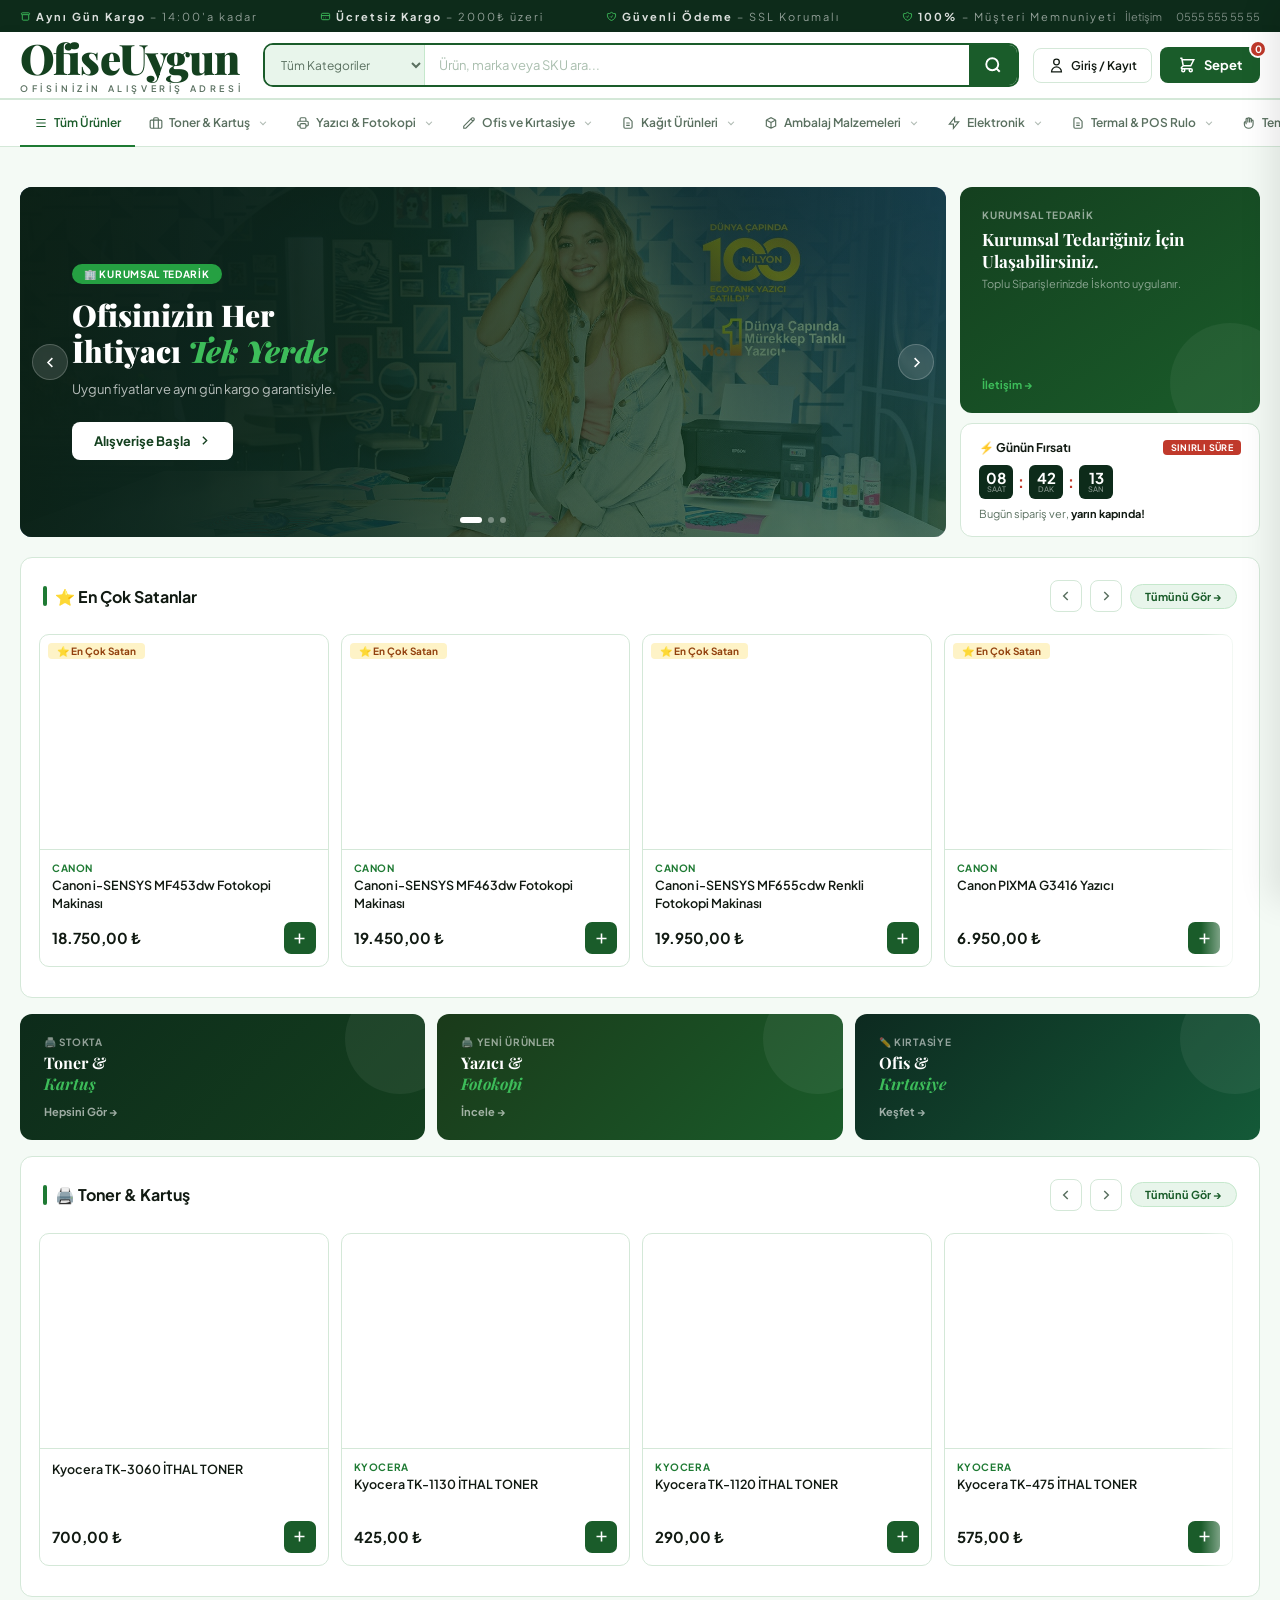
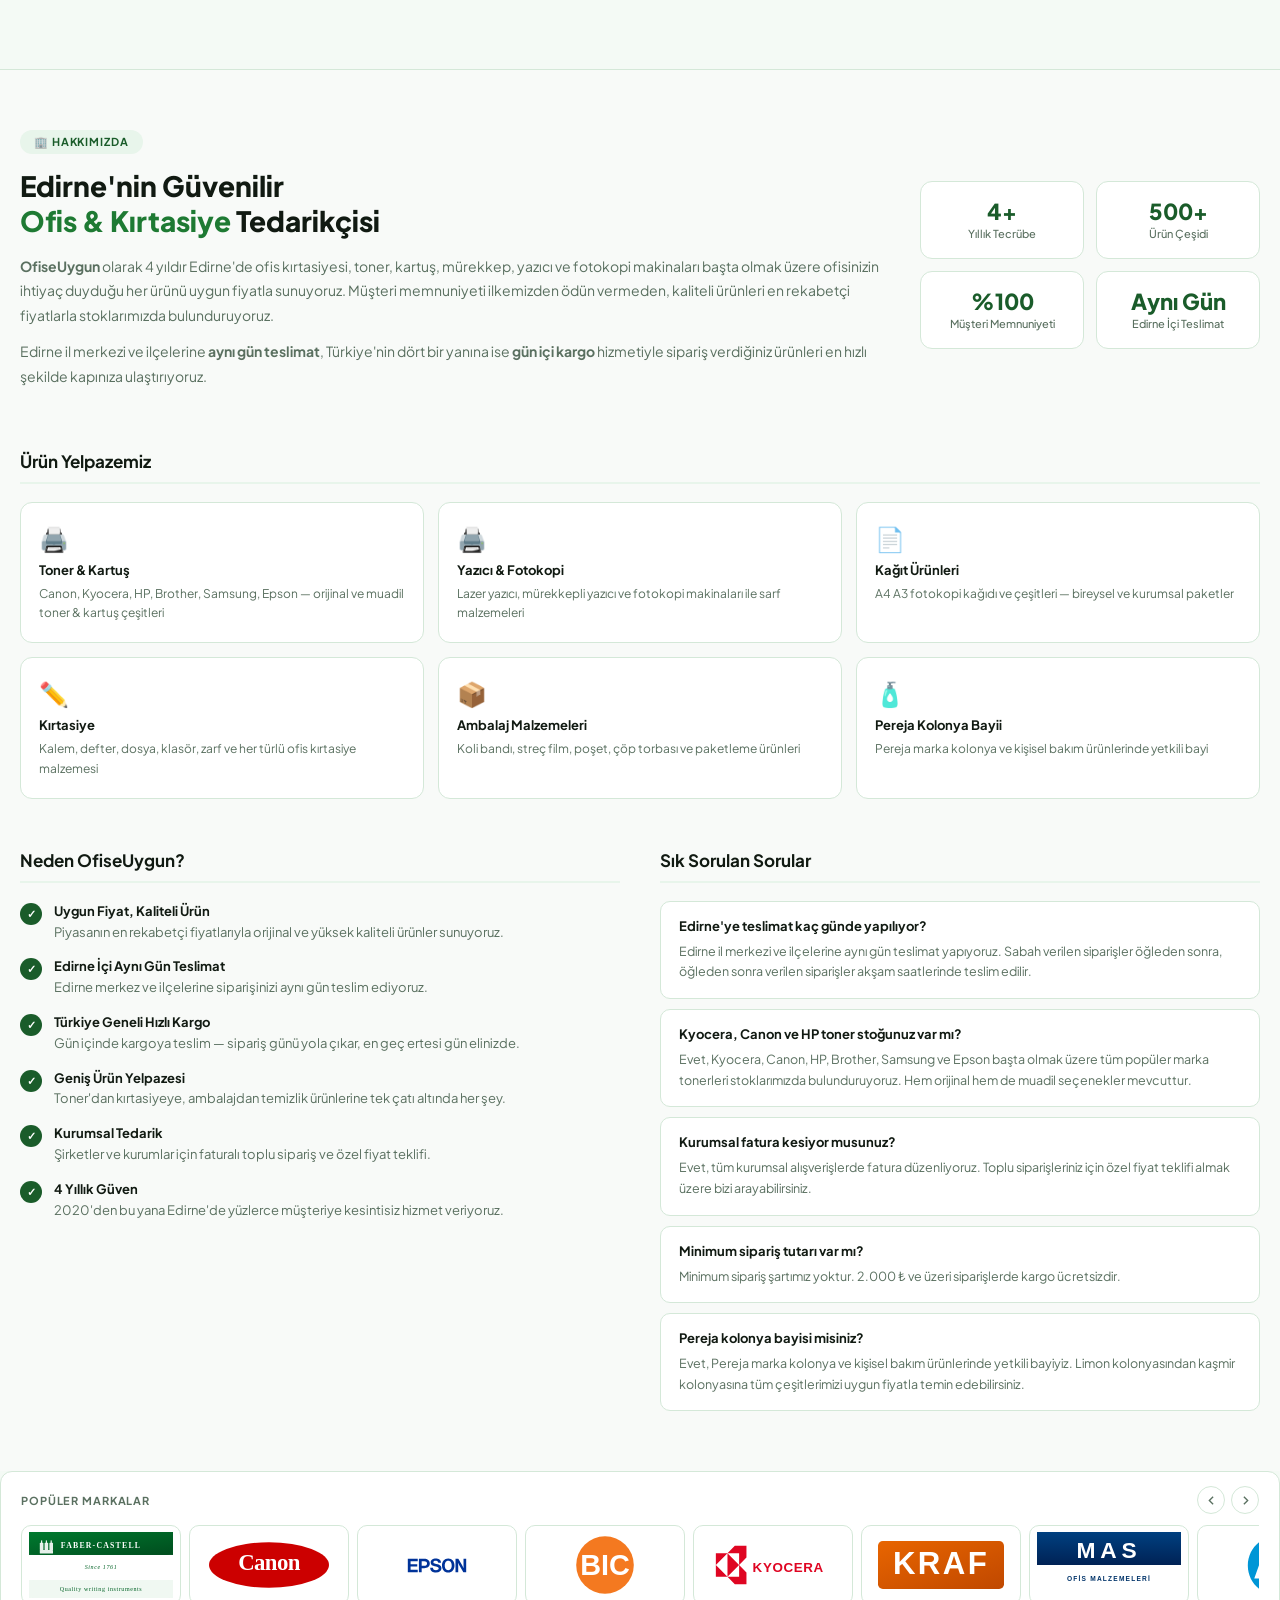
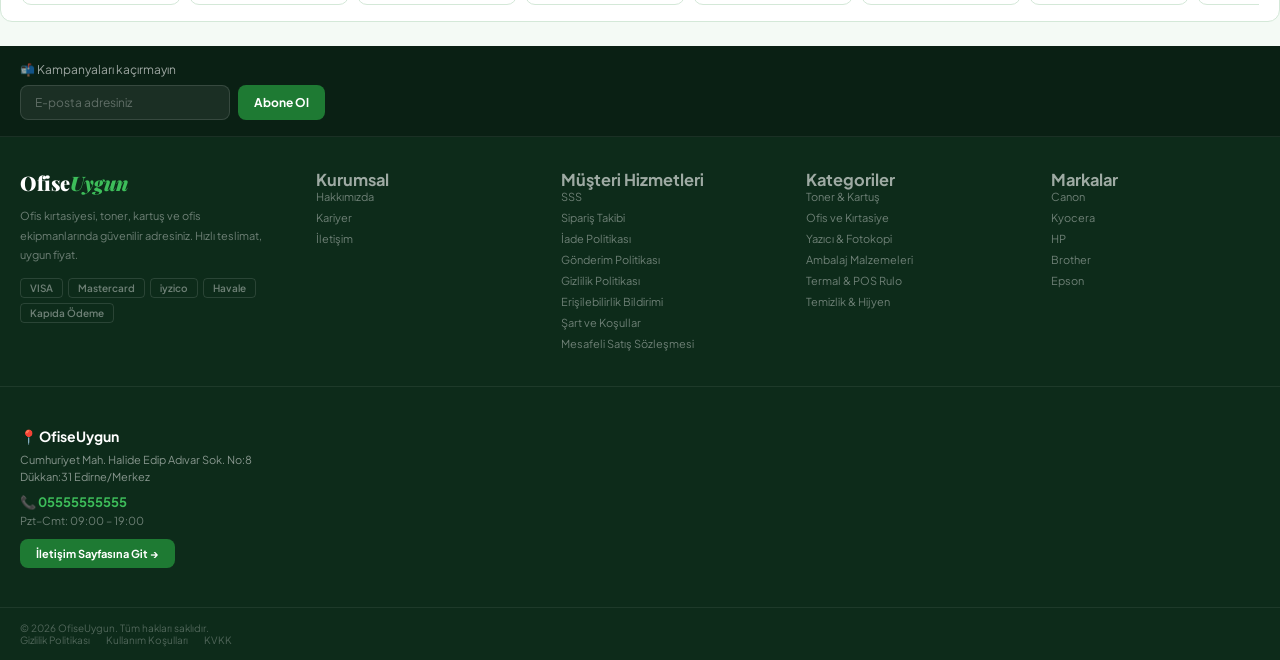
==== index.html @ 25cf0c46 "Update index.html" ====
<!DOCTYPE html>
<html lang="tr">
<head>
<meta charset="UTF-8">
<meta name="viewport" content="width=device-width, initial-scale=1.0">

<!-- ══ SEO: TITLE & META ══ -->
<title>OfiseUygun – Toner, Kartuş, Yazıcı ve Ofis Kırtasiye | Edirne</title>
<meta name="description" content="Edirne'nin ofis kırtasiye, toner, kartuş ve yazıcı tedarikçisi. Canon, Kyocera, HP, Brother tonerleri uygun fiyatla. Aynı gün kargo. ☎ 05555555555">
<meta name="keywords" content="toner, kartuş, yazıcı, ofis kırtasiye, Edirne kırtasiye, Kyocera toner, Canon toner, HP toner, Brother kartuş, fotokopi, ofiseuygun, ofis malzemeleri">
<meta name="author" content="OfiseUygun">
<meta name="robots" content="index, follow">
<meta name="language" content="Turkish">
<meta name="geo.region" content="TR-22">
<meta name="geo.placename" content="Edirne">
<link rel="stylesheet" href="css/style.css">
<!-- ══ SEO: CANONICAL ══ -->
<link rel="canonical" href="https://ofiseuygun.com/">

<!-- ══ SEO: OPEN GRAPH ══ -->
<meta property="og:type" content="website">
<meta property="og:locale" content="tr_TR">
<meta property="og:site_name" content="OfiseUygun">
<meta property="og:title" content="OfiseUygun – Toner, Kartuş, Yazıcı ve Ofis Kırtasiye | Edirne">
<meta property="og:description" content="Edirne'nin ofis kırtasiye, toner, kartuş ve yazıcı tedarikçisi. Canon, Kyocera, HP, Brother tonerleri uygun fiyatla. Aynı gün kargo.">
<meta property="og:url" content="https://ofiseuygun.com/">
<meta property="og:image" content="https://ofiseuygun.com/og-image.jpg">

<!-- ══ SEO: TWITTER CARD ══ -->
<meta name="twitter:card" content="summary_large_image">
<meta name="twitter:title" content="OfiseUygun – Toner, Kartuş, Yazıcı ve Ofis Kırtasiye | Edirne">
<meta name="twitter:description" content="Edirne'nin ofis kırtasiye ve toner tedarikçisi. Aynı gün kargo.">

<!-- ══ SEO: STRUCTURED DATA – LocalBusiness ══ -->
<script type="application/ld+json">
{
  "@context": "https://schema.org",
  "@type": "LocalBusiness",
  "name": "OfiseUygun",
  "alternateName": "Satt Büro Makinaları ve Kırtasiye Malzemeleri",
  "description": "Ofis kırtasiyesi, toner, kartuş ve yazıcı ürünlerinde güvenilir tedarikçi. Canon, Kyocera, HP, Brother ve daha fazla marka stokta.",
  "url": "https://ofiseuygun.com",
  "telephone": "+905555555555",
  "address": {
    "@type": "PostalAddress",
    "streetAddress": "Cumhuriyet Mah. Halide Edip Adıvar Sok. No:8 Dükkan:31",
    "addressLocality": "Edirne",
    "addressRegion": "Edirne",
    "addressCountry": "TR"
  },
  "geo": {
    "@type": "GeoCoordinates",
    "latitude": 41.6752196,
    "longitude": 26.5923901
  },
  "openingHoursSpecification": [
    {
      "@type": "OpeningHoursSpecification",
      "dayOfWeek": ["Monday","Tuesday","Wednesday","Thursday","Friday","Saturday"],
      "opens": "08:30",
      "closes": "18:30"
    }
  ],
  "priceRange": "₺₺",
  "paymentAccepted": "Cash, Credit Card, Bank Transfer",
  "hasMap": "https://maps.google.com/?q=Satt+Büro+Makinaları+ve+Kırtasiye+Malzemeleri+Edirne",
  "sameAs": []
}
</script>

<!-- ══ SEO: STRUCTURED DATA – WebSite + SearchAction ══ -->
<script type="application/ld+json">
{
  "@context": "https://schema.org",
  "@type": "WebSite",
  "name": "OfiseUygun",
  "url": "https://ofiseuygun.com",
  "potentialAction": {
    "@type": "SearchAction",
    "target": {
      "@type": "EntryPoint",
      "urlTemplate": "https://ofiseuygun.com/?s={search_term_string}"
    },
    "query-input": "required name=search_term_string"
  }
}
</script>

<!-- ══ PERFORMANCE: PRECONNECT ══ -->
<link rel="preconnect" href="https://fonts.googleapis.com">
<link rel="preconnect" href="https://fonts.gstatic.com" crossorigin>

<!-- ══ FONT ══ -->
<link href="https://fonts.googleapis.com/css2?family=Playfair+Display:wght@700;900&family=Plus+Jakarta+Sans:wght@300;400;500;600;700;800&display=swap" rel="stylesheet">

<!-- ══ STYLESHEET ══ -->
<link rel="stylesheet" href="style.css">

<!-- ══ FAVICON (placeholder) ══ -->
<link rel="icon" href="favicon.ico" />
<link rel="icon" type="image/png" href="img/favicon-96x96.png" sizes="96x96" />
<link rel="icon" type="image/svg+xml" href="img/favicon.svg" />
<link rel="apple-touch-icon" href="apple-touch-icon.png" />
<link rel="manifest" href="js/site.webmanifest" />
</head>
<body>

<!-- ══ INFO BAR ══ -->
<div class="info-bar" role="banner" aria-label="Bilgi çubuğu">
  <div class="info-bar-inner">
    <div class="info-ticker">
      <div class="ti">
        <svg fill="none" viewBox="0 0 24 24" stroke="currentColor" stroke-width="2" aria-hidden="true"><path d="M5 8h14M5 8a2 2 0 110-4h14a2 2 0 110 4M5 8v10a2 2 0 002 2h10a2 2 0 002-2V8"/></svg>
        <span style="letter-spacing: 2px;"><b>Aynı Gün Kargo</b> – 14:00'a kadar</span>
      </div>
      <div class="ti" style="margin-left: 40px;">
        <svg fill="none" viewBox="0 0 24 24" stroke="currentColor" stroke-width="2" aria-hidden="true"><path d="M3 10h18M7 15h1m4 0h1m-7 4h12a3 3 0 003-3V8a3 3 0 00-3-3H6a3 3 0 00-3 3v8a3 3 0 003 3z"/></svg>
        <span style=" letter-spacing: 2px;"><b>Ücretsiz Kargo</b> – 2000₺ üzeri</span>
      </div>
      <div class="ti" style="margin-left: 40px;">
        <svg fill="none" viewBox="0 0 24 24" stroke="currentColor" stroke-width="2" aria-hidden="true"><path d="M9 12l2 2 4-4m5.618-4.016A11.955 11.955 0 0112 2.944a11.955 11.955 0 01-8.618 3.04A12.02 12.02 0 003 9c0 5.591 3.824 10.29 9 11.622 5.176-1.332 9-6.03 9-11.622 0-1.042-.133-2.052-.382-3.016z"/></svg>
        <span style=" letter-spacing: 2px;"><b>Güvenli Ödeme</b> – SSL Korumalı</span>
      </div>
      <div class="ti" style="margin-left: 40px;">
        <svg fill="none" viewBox="0 0 24 24" stroke="currentColor" stroke-width="2" aria-hidden="true"><path d="M9 12l2 2 4-4m5.618-4.016A11.955 11.955 0 0112 2.944a11.955 11.955 0 01-8.618 3.04A12.02 12.02 0 003 9c0 5.591 3.824 10.29 9 11.622 5.176-1.332 9-6.03 9-11.622 0-1.042-.133-2.052-.382-3.016z"/></svg>
        <span style=" letter-spacing: 2px;"><b>100%</b> – Müşteri Memnuniyeti</span>
      </div>
    </div>
    <div class="info-right">
      <a href="#" onclick="showPage('contactPage')">İletişim</a>
      <a href="tel:05555555555" aria-label="Bizi arayın: 0 555 555 5555">0555 555 55 55</a>
    </div>
  </div>
</div>

<!-- ══ MAIN NAV ══ -->
<header>
  <nav class="main-nav" role="navigation" aria-label="Ana navigasyon">
    <div class="nav-inner">
      <!-- LOGO -->
      <div class="logo" onclick="showHome()" role="link" aria-label="OfiseUygun Ana Sayfa" tabindex="0">
        <div class="logo-text">
          <span class="ofis">Ofise</span><span class="uygun">Uygun</span>
        </div>
        <div class="logo-tagline" style="margin-top: 5px;">Ofisinizin Alışveriş Adresi</div>
      </div>

      <!-- SEARCH -->
      <div class="search-wrap" role="search">
        <select class="search-cat-sel" id="searchCat" aria-label="Kategori seçin">
          <option value="">Tüm Kategoriler</option>
          <option>Toner &amp; Kartuş</option>
          <option>Yazıcı &amp; Fotokopi</option>
          <option>Ofis ve Kırtasiye</option>
          <option>Elektronik</option>
          <option>Ambalaj Malzemeleri</option>
          <option>Pil &amp; Enerji</option>
          <option>Termal &amp; POS Rulo</option>
          <option>Temizlik &amp; Hijyen</option>
        </select>
        <input
          class="search-inp"
          id="searchInp"
          type="search"
          placeholder="Ürün, marka veya SKU ara..."
          aria-label="Ürün ara"
          autocomplete="off"
        >
        <button class="search-go" onclick="doSearch()" aria-label="Ara">
          <svg fill="none" viewBox="0 0 24 24" stroke="currentColor" stroke-width="2.5" aria-hidden="true"><circle cx="11" cy="11" r="8"/><path d="m21 21-4.35-4.35"/></svg>
        </button>
      </div>

      <div class="nav-actions">
        <button class="nav-btn" onclick="showAuthModal()" aria-label="Giriş yap veya kayıt ol">
          <svg fill="none" viewBox="0 0 24 24" stroke="currentColor" stroke-width="1.8" aria-hidden="true"><path d="M16 7a4 4 0 11-8 0 4 4 0 018 0zM12 14a7 7 0 00-7 7h14a7 7 0 00-7-7z"/></svg>
          Giriş / Kayıt
        </button>
        <button class="cart-btn" onclick="toggleCart()" aria-label="Sepeti aç">
          <svg fill="none" viewBox="0 0 24 24" stroke="currentColor" stroke-width="2" aria-hidden="true"><path d="M3 3h2l.4 2M7 13h10l4-8H5.4M7 13L5.4 5M7 13l-2.293 2.293c-.63.63-.184 1.707.707 1.707H17m0 0a2 2 0 100 4 2 2 0 000-4zm-8 2a2 2 0 11-4 0 2 2 0 014 0z"/></svg>
          Sepet
          <div class="cart-badge" id="cartBadge" aria-live="polite">0</div>
        </button>
        <button class="cat-hamburger" id="catHamburger" onclick="toggleCatMenu()" aria-label="Kategoriler" aria-expanded="false">
          <svg fill="none" viewBox="0 0 24 24" stroke="currentColor" stroke-width="2.2" aria-hidden="true"><path stroke-linecap="round" d="M4 6h16M4 12h16M4 18h16"/></svg>
        </button>
      </div>
    </div>
  </nav>
</header>
<!-- ══ MOBİL KATEGORİ MENÜ ══ -->
<div class="cat-mobile-overlay" id="catMobileMenu" aria-hidden="true">
  <div class="cat-mobile-panel">
    <div class="cat-mobile-head">
      <span>Kategoriler</span>
      <button class="cat-mobile-close" onclick="toggleCatMenu()" aria-label="Kapat">
        <svg fill="none" viewBox="0 0 24 24" stroke="currentColor" stroke-width="2.5"><path stroke-linecap="round" d="M6 18L18 6M6 6l12 12"/></svg>
      </button>
    </div>
    <ul class="cat-mobile-list">
      <li><button onclick="showAll(null);toggleCatMenu()"><svg fill="none" viewBox="0 0 24 24" stroke="currentColor" stroke-width="2"><path d="M4 6h16M4 12h16M4 18h16"/></svg>Tüm Ürünler</button></li>
      <li><button onclick="showAllCat('Toner &amp; Kartuş',null);toggleCatMenu()"><svg fill="none" viewBox="0 0 24 24" stroke="currentColor" stroke-width="2"><rect x="2" y="7" width="20" height="14" rx="2"/><path d="M16 21V5a2 2 0 00-2-2h-4a2 2 0 00-2 2v16"/></svg>Toner &amp; Kartuş</button></li>
      <li><button onclick="showAllCat('Yazıcı &amp; Fotokopi',null);toggleCatMenu()"><svg fill="none" viewBox="0 0 24 24" stroke="currentColor" stroke-width="2"><path d="M17 17h2a2 2 0 002-2v-4a2 2 0 00-2-2H5a2 2 0 00-2 2v4a2 2 0 002 2h2m2 4h6a2 2 0 002-2v-4a2 2 0 00-2-2H9a2 2 0 00-2 2v4a2 2 0 002 2zm8-12V5a2 2 0 00-2-2H9a2 2 0 00-2 2v4h10z"/></svg>Yazıcı &amp; Fotokopi</button></li>
      <li><button onclick="showAllCat('Ofis ve Kırtasiye',null);toggleCatMenu()"><svg fill="none" viewBox="0 0 24 24" stroke="currentColor" stroke-width="2"><path d="M15.232 5.232l3.536 3.536m-2.036-5.036a2.5 2.5 0 113.536 3.536L6.5 21.036H3v-3.572L16.732 3.732z"/></svg>Ofis ve Kırtasiye</button></li>
      <li><button onclick="showAllCat('Kağıt Ürünleri',null);toggleCatMenu()"><svg fill="none" viewBox="0 0 24 24" stroke="currentColor" stroke-width="2"><path d="M9 12h6m-6 4h6m2 5H7a2 2 0 01-2-2V5a2 2 0 012-2h5.586a1 1 0 01.707.293l5.414 5.414a1 1 0 01.293.707V19a2 2 0 01-2 2z"/></svg>Kağıt Ürünleri</button></li>
      <li><button onclick="showAllCat('Ambalaj Malzemeleri',null);toggleCatMenu()"><svg fill="none" viewBox="0 0 24 24" stroke="currentColor" stroke-width="2"><path d="M5 8h14M5 8a2 2 0 110-4h14a2 2 0 110 4M5 8v10a2 2 0 002 2h10a2 2 0 002-2V8"/></svg>Ambalaj Malzemeleri</button></li>
      <li><button onclick="showAllCat('Elektronik',null);toggleCatMenu()"><svg fill="none" viewBox="0 0 24 24" stroke="currentColor" stroke-width="2"><path d="M9 3H5a2 2 0 00-2 2v4m6-6h10a2 2 0 012 2v4M9 3v18m0 0h10a2 2 0 002-2V9M9 21H5a2 2 0 01-2-2V9m0 0h18"/></svg>Elektronik</button></li>
      <li><button onclick="showAllCat('Termal &amp; POS Rulo',null);toggleCatMenu()"><svg fill="none" viewBox="0 0 24 24" stroke="currentColor" stroke-width="2"><path d="M9 17v-2m3 2v-4m3 4v-6m2 10H7a2 2 0 01-2-2V5a2 2 0 012-2h5.586a1 1 0 01.707.293l5.414 5.414a1 1 0 01.293.707V19a2 2 0 01-2 2z"/></svg>Termal &amp; POS Rulo</button></li>
      <li><button onclick="showAllCat('Temizlik &amp; Hijyen',null);toggleCatMenu()"><svg fill="none" viewBox="0 0 24 24" stroke="currentColor" stroke-width="2"><path d="M4.318 6.318a4.5 4.5 0 000 6.364L12 20.364l7.682-7.682a4.5 4.5 0 00-6.364-6.364L12 7.636l-1.318-1.318a4.5 4.5 0 00-6.364 0z"/></svg>Temizlik &amp; Hijyen</button></li>
    </ul>
  </div>
</div>

<!-- ══ CATEGORY BAR ══ -->
<nav class="cat-bar" role="navigation" aria-label="Kategori navigasyonu">
  <div class="cat-bar-inner">

    <!-- Tüm Ürünler -->
    <div class="cbi active" onclick="showAll(this);setActive(this)" role="button" tabindex="0">
      <svg fill="none" viewBox="0 0 24 24" stroke="currentColor" stroke-width="2" aria-hidden="true"><path d="M4 6h16M4 12h16M4 18h16"/></svg>
      Tüm Ürünler
    </div>

    <!-- Toner & Kartuş -->
    <div class="cbi" tabindex="0" aria-haspopup="true" aria-label="Toner ve Kartuş" onclick="if(!event.target.closest('.dropdown')){showAllCat('Toner & Kartuş',null)}">
      <svg fill="none" viewBox="0 0 24 24" stroke="currentColor" stroke-width="2" aria-hidden="true"><rect x="2" y="7" width="20" height="14" rx="2"/><path d="M16 21V5a2 2 0 00-2-2h-4a2 2 0 00-2 2v16"/></svg>
      Toner &amp; Kartuş
      <svg style="width:10px;height:10px;margin-left:2px;opacity:.5" fill="none" viewBox="0 0 24 24" stroke="currentColor" stroke-width="2.5"><path d="M19 9l-7 7-7-7"/></svg>
      <div class="dropdown" role="menu">
        <div class="dropdown-head">Marka / Model</div>
        <a href="#" onclick="event.preventDefault();showAllCat('Toner & Kartuş',null);document.getElementById('searchInp').value='Kyocera';doSearch()" role="menuitem">
          <svg fill="none" viewBox="0 0 24 24" stroke="currentColor" stroke-width="2"><circle cx="12" cy="12" r="4"/><path d="M4.93 4.93l14.14 14.14M19.07 4.93L4.93 19.07"/></svg>
          Kyocera Toner
        </a>
        <a href="#" onclick="event.preventDefault();showAllCat('Toner & Kartuş',null);document.getElementById('searchInp').value='HP';doSearch()" role="menuitem">
          <svg fill="none" viewBox="0 0 24 24" stroke="currentColor" stroke-width="2"><circle cx="12" cy="12" r="4"/><path d="M4.93 4.93l14.14 14.14M19.07 4.93L4.93 19.07"/></svg>
          HP Toner
        </a>
        <a href="#" onclick="event.preventDefault();showAllCat('Toner & Kartuş',null);document.getElementById('searchInp').value='Canon';doSearch()" role="menuitem">
          <svg fill="none" viewBox="0 0 24 24" stroke="currentColor" stroke-width="2"><circle cx="12" cy="12" r="4"/><path d="M4.93 4.93l14.14 14.14M19.07 4.93L4.93 19.07"/></svg>
          Canon Toner
        </a>
        <a href="#" onclick="event.preventDefault();showAllCat('Toner & Kartuş',null);document.getElementById('searchInp').value='Brother';doSearch()" role="menuitem">
          <svg fill="none" viewBox="0 0 24 24" stroke="currentColor" stroke-width="2"><circle cx="12" cy="12" r="4"/><path d="M4.93 4.93l14.14 14.14M19.07 4.93L4.93 19.07"/></svg>
          Brother Toner
        </a>
        <a href="#" onclick="event.preventDefault();showAllCat('Toner & Kartuş',null);document.getElementById('searchInp').value='Samsung';doSearch()" role="menuitem">
          <svg fill="none" viewBox="0 0 24 24" stroke="currentColor" stroke-width="2"><circle cx="12" cy="12" r="4"/><path d="M4.93 4.93l14.14 14.14M19.07 4.93L4.93 19.07"/></svg>
          Samsung Toner
        </a>
        <div class="dropdown-divider"></div>
        <a href="#" onclick="event.preventDefault();showAllCat('Toner & Kartuş',null);document.getElementById('searchInp').value='Mürekkep';doSearch()" role="menuitem">
          <svg fill="none" viewBox="0 0 24 24" stroke="currentColor" stroke-width="2"><path d="M7 21a4 4 0 01-4-4V5a2 2 0 012-2h4a2 2 0 012 2v12a4 4 0 01-4 4zm0 0h12a2 2 0 002-2v-4a2 2 0 00-2-2h-2.343M11 7.343l1.657-1.657a2 2 0 012.828 0l2.829 2.829a2 2 0 010 2.828l-8.486 8.485"/></svg>
          Mürekkep &amp; Kartuş
        </a>
        <a href="#" onclick="event.preventDefault();showAllCat('Toner & Kartuş',null);document.getElementById('searchInp').value='Atık';doSearch()" role="menuitem">
          <svg fill="none" viewBox="0 0 24 24" stroke="currentColor" stroke-width="2"><path d="M19 7l-.867 12.142A2 2 0 0116.138 21H7.862a2 2 0 01-1.995-1.858L5 7m5 4v6m4-6v6m1-10V4a1 1 0 00-1-1h-4a1 1 0 00-1 1v3M4 7h16"/></svg>
          Atık Kutu / Bakım
        </a>
        <div class="dropdown-divider"></div>
        <a href="#" onclick="event.preventDefault();showAllCat('Toner & Kartuş',null)" role="menuitem" style="color:var(--g700);font-weight:700">
          <svg fill="none" viewBox="0 0 24 24" stroke="currentColor" stroke-width="2"><path d="M4 6h16M4 12h8m-8 6h16"/></svg>
          Tümünü Gör →
        </a>
      </div>
    </div>

    <!-- Yazıcı & Fotokopi -->
    <div class="cbi" tabindex="0" aria-haspopup="true" aria-label="Yazıcı ve Fotokopi" onclick="if(!event.target.closest('.dropdown')){showAllCat('Yazıcı & Fotokopi',null)}">
      <svg fill="none" viewBox="0 0 24 24" stroke="currentColor" stroke-width="2" aria-hidden="true"><path d="M17 17h2a2 2 0 002-2v-4a2 2 0 00-2-2H5a2 2 0 00-2 2v4a2 2 0 002 2h2m2 4h6a2 2 0 002-2v-4a2 2 0 00-2-2H9a2 2 0 00-2 2v4a2 2 0 002 2zm8-12V5a2 2 0 00-2-2H9a2 2 0 00-2 2v4h10z"/></svg>
      Yazıcı &amp; Fotokopi
      <svg style="width:10px;height:10px;margin-left:2px;opacity:.5" fill="none" viewBox="0 0 24 24" stroke="currentColor" stroke-width="2.5"><path d="M19 9l-7 7-7-7"/></svg>
      <div class="dropdown" role="menu">
        <div class="dropdown-head">Yazıcı Tipi</div>
        <a href="#" onclick="event.preventDefault();showAllCat('Yazıcı & Fotokopi',null);document.getElementById('searchInp').value='Fotokopi';doSearch()" role="menuitem">
          <svg fill="none" viewBox="0 0 24 24" stroke="currentColor" stroke-width="2"><path d="M8 16H6a2 2 0 01-2-2V6a2 2 0 012-2h8a2 2 0 012 2v2m-6 12h8a2 2 0 002-2v-8a2 2 0 00-2-2h-8a2 2 0 00-2 2v8a2 2 0 002 2z"/></svg>
          Fotokopi Makinası (Laser)
        </a>
        <a href="#" onclick="event.preventDefault();showAllCat('Yazıcı & Fotokopi',null);document.getElementById('searchInp').value='Yazıcı';doSearch()" role="menuitem">
          <svg fill="none" viewBox="0 0 24 24" stroke="currentColor" stroke-width="2"><path d="M17 17h2a2 2 0 002-2v-4a2 2 0 00-2-2H5a2 2 0 00-2 2v4a2 2 0 002 2h2m2 4h6a2 2 0 002-2v-4a2 2 0 00-2-2H9a2 2 0 00-2 2v4a2 2 0 002 2zm8-12V5a2 2 0 00-2-2H9a2 2 0 00-2 2v4h10z"/></svg>
          Mürekkepli Yazıcı
        </a>
        <div class="dropdown-divider"></div>
        <div class="dropdown-head">Sarf Malzeme</div>
        <a href="#" onclick="event.preventDefault();showAllCat('Yazıcı & Fotokopi',null);document.getElementById('searchInp').value='Fotokopi Kağıdı';doSearch()" role="menuitem">
          <svg fill="none" viewBox="0 0 24 24" stroke="currentColor" stroke-width="2"><path d="M9 12h6m-6 4h6m2 5H7a2 2 0 01-2-2V5a2 2 0 012-2h5.586a1 1 0 01.707.293l5.414 5.414a1 1 0 01.293.707V19a2 2 0 01-2 2z"/></svg>
          Fotokopi Kağıdı
        </a>
        <a href="#" onclick="event.preventDefault();showAllCat('Yazıcı & Fotokopi',null);document.getElementById('searchInp').value='Kablo';doSearch()" role="menuitem">
          <svg fill="none" viewBox="0 0 24 24" stroke="currentColor" stroke-width="2"><path d="M13 10V3L4 14h7v7l9-11h-7z"/></svg>
          Yazıcı Kabloları
        </a>
        <div class="dropdown-divider"></div>
        <a href="#" onclick="event.preventDefault();showAllCat('Yazıcı & Fotokopi',null)" role="menuitem" style="color:var(--g700);font-weight:700">
          <svg fill="none" viewBox="0 0 24 24" stroke="currentColor" stroke-width="2"><path d="M4 6h16M4 12h8m-8 6h16"/></svg>
          Tümünü Gör →
        </a>
      </div>
    </div>

    <!-- Ofis ve Kırtasiye -->
    <div class="cbi" tabindex="0" aria-haspopup="true" aria-label="Ofis ve Kırtasiye" onclick="if(!event.target.closest('.dropdown')){showAllCat('Ofis ve Kırtasiye',null)}">
      <svg fill="none" viewBox="0 0 24 24" stroke="currentColor" stroke-width="2" aria-hidden="true"><path d="M15.232 5.232l3.536 3.536m-2.036-5.036a2.5 2.5 0 113.536 3.536L6.5 21.036H3v-3.572L16.732 3.732z"/></svg>
      Ofis ve Kırtasiye
      <svg style="width:10px;height:10px;margin-left:2px;opacity:.5" fill="none" viewBox="0 0 24 24" stroke="currentColor" stroke-width="2.5"><path d="M19 9l-7 7-7-7"/></svg>
      <div class="dropdown" role="menu">
        <a href="#" onclick="event.preventDefault();showAllCat('Ofis ve Kırtasiye',null);document.getElementById('searchInp').value='Kalem';doSearch()" role="menuitem">
          <svg fill="none" viewBox="0 0 24 24" stroke="currentColor" stroke-width="2"><path d="M15.232 5.232l3.536 3.536m-2.036-5.036a2.5 2.5 0 113.536 3.536L6.5 21.036H3v-3.572L16.732 3.732z"/></svg>
          Kalemler
        </a>
        <a href="#" onclick="event.preventDefault();showAllCat('Ofis ve Kırtasiye',null);document.getElementById('searchInp').value='Silgi';doSearch()" role="menuitem">
          <svg fill="none" viewBox="0 0 24 24" stroke="currentColor" stroke-width="2"><path d="M15.232 5.232l3.536 3.536m-2.036-5.036a2.5 2.5 0 113.536 3.536L6.5 21.036H3v-3.572L16.732 3.732z"/></svg>
          Silgiler
        </a>
        <a href="#" onclick="event.preventDefault();showAllCat('Ofis ve Kırtasiye',null);document.getElementById('searchInp').value='Dosya';doSearch()" role="menuitem">
          <svg fill="none" viewBox="0 0 24 24" stroke="currentColor" stroke-width="2"><path d="M3 7v10a2 2 0 002 2h14a2 2 0 002-2V9a2 2 0 00-2-2h-6l-2-2H5a2 2 0 00-2 2z"/></svg>
          Dosya &amp; Klasör
        </a>
        <a href="#" onclick="event.preventDefault();showAllCat('Ofis ve Kırtasiye',null);document.getElementById('searchInp').value='Zımba';doSearch()" role="menuitem">
          <svg fill="none" viewBox="0 0 24 24" stroke="currentColor" stroke-width="2"><path d="M5 3v4M3 5h4M6 17v4m-2-2h4m5-16l2.286 6.857L21 12l-5.714 2.143L13 21l-2.286-6.857L5 12l5.714-2.143L13 3z"/></svg>
          Zımba &amp; Teli
        </a>
        <a href="#" onclick="event.preventDefault();showAllCat('Ofis ve Kırtasiye',null);document.getElementById('searchInp').value='Delgeç';doSearch()" role="menuitem">
          <svg fill="none" viewBox="0 0 24 24" stroke="currentColor" stroke-width="2"><circle cx="12" cy="12" r="3"/><path d="M12 1v4M12 19v4M4.22 4.22l2.83 2.83M16.95 16.95l2.83 2.83M8.12 8.12L12 12"/></svg>
          Delgeç
        </a>
        <a href="#" onclick="event.preventDefault();showAllCat('Ofis ve Kırtasiye',null);document.getElementById('searchInp').value='Yapıştırıcı';doSearch()" role="menuitem">
          <svg fill="none" viewBox="0 0 24 24" stroke="currentColor" stroke-width="2"><path d="M7 21a4 4 0 01-4-4V5a2 2 0 012-2h4a2 2 0 012 2v12a4 4 0 01-4 4zm0 0h12a2 2 0 002-2v-4a2 2 0 00-2-2h-2.343"/></svg>
          Yapıştırıcı
        </a>
        <a href="#" onclick="event.preventDefault();showAllCat('Ofis ve Kırtasiye',null);document.getElementById('searchInp').value='Hesap Makinesi';doSearch()" role="menuitem">
          <svg fill="none" viewBox="0 0 24 24" stroke="currentColor" stroke-width="2"><rect x="4" y="2" width="16" height="20" rx="2"/><path d="M8 6h8M8 10h8M8 14h4"/></svg>
          Hesap Makinesi
        </a>
        <a href="#" onclick="event.preventDefault();showAllCat('Ofis ve Kırtasiye',null);document.getElementById('searchInp').value='Kalemlik';doSearch()" role="menuitem">
          <svg fill="none" viewBox="0 0 24 24" stroke="currentColor" stroke-width="2"><path d="M20 7l-8-4-8 4m16 0l-8 4m8-4v10l-8 4m0-10L4 7m8 4v10M4 7v10l8 4"/></svg>
          Masa Gereçleri
        </a>
        <a href="#" onclick="event.preventDefault();showAllCat('Ofis ve Kırtasiye',null);document.getElementById('searchInp').value='Zarf';doSearch()" role="menuitem">
          <svg fill="none" viewBox="0 0 24 24" stroke="currentColor" stroke-width="2"><path d="M3 8l7.89 5.26a2 2 0 002.22 0L21 8M5 19h14a2 2 0 002-2V7a2 2 0 00-2-2H5a2 2 0 00-2 2v10a2 2 0 002 2z"/></svg>
          Zarflar
        </a>
        <a href="#" onclick="event.preventDefault();showAllCat('Ofis ve Kırtasiye',null);document.getElementById('searchInp').value='Makas';doSearch()" role="menuitem">
          <svg fill="none" viewBox="0 0 24 24" stroke="currentColor" stroke-width="2"><circle cx="6" cy="6" r="3"/><circle cx="6" cy="18" r="3"/><path d="M20 4L8.12 15.88M14.47 14.48L20 20M8.12 8.12L12 12"/></svg>
          Makas &amp; Cetvel
        </a>
        <a href="#" onclick="event.preventDefault();showAllCat('Defter & Ajanda',null)" role="menuitem">
          <svg fill="none" viewBox="0 0 24 24" stroke="currentColor" stroke-width="2"><path d="M12 6.253v13m0-13C10.832 5.477 9.246 5 7.5 5S4.168 5.477 3 6.253v13C4.168 18.477 5.754 18 7.5 18s3.332.477 4.5 1.253m0-13C13.168 5.477 14.754 5 16.5 5c1.747 0 3.332.477 4.5 1.253v13C19.832 18.477 18.247 18 16.5 18c-1.746 0-3.332.477-4.5 1.253"/></svg>
          Defter &amp; Ajanda
        </a>
        <div class="dropdown-divider"></div>
        <a href="#" onclick="event.preventDefault();showAllCat('Ofis ve Kırtasiye',null)" role="menuitem" style="color:var(--g700);font-weight:700">
          <svg fill="none" viewBox="0 0 24 24" stroke="currentColor" stroke-width="2"><path d="M4 6h16M4 12h8m-8 6h16"/></svg>
          Tümünü Gör →
        </a>
      </div>
    </div>

    <!-- Kağıt Ürünleri -->
    <div class="cbi" tabindex="0" aria-haspopup="true" aria-label="Kağıt Ürünleri" onclick="if(!event.target.closest('.dropdown')){document.getElementById('searchInp').value='Kağıt';doSearch()}">
      <svg fill="none" viewBox="0 0 24 24" stroke="currentColor" stroke-width="2" aria-hidden="true"><path d="M9 12h6m-6 4h6m2 5H7a2 2 0 01-2-2V5a2 2 0 012-2h5.586a1 1 0 01.707.293l5.414 5.414a1 1 0 01.293.707V19a2 2 0 01-2 2z"/></svg>
      Kağıt Ürünleri
      <svg style="width:10px;height:10px;margin-left:2px;opacity:.5" fill="none" viewBox="0 0 24 24" stroke="currentColor" stroke-width="2.5"><path d="M19 9l-7 7-7-7"/></svg>
      <div class="dropdown" role="menu">
        <a href="#" onclick="event.preventDefault();showAllCat('Yazıcı & Fotokopi',null);document.getElementById('searchInp').value='A4 Fotokopi';doSearch()" role="menuitem">
          <svg fill="none" viewBox="0 0 24 24" stroke="currentColor" stroke-width="2"><path d="M9 12h6m-6 4h6m2 5H7a2 2 0 01-2-2V5a2 2 0 012-2h5.586a1 1 0 01.707.293l5.414 5.414a1 1 0 01.293.707V19a2 2 0 01-2 2z"/></svg>
          A4 Fotokopi Kağıdı
        </a>
        <a href="#" onclick="event.preventDefault();showAllCat('Yazıcı & Fotokopi',null);document.getElementById('searchInp').value='A3';doSearch()" role="menuitem">
          <svg fill="none" viewBox="0 0 24 24" stroke="currentColor" stroke-width="2"><path d="M9 12h6m-6 4h6m2 5H7a2 2 0 01-2-2V5a2 2 0 012-2h5.586a1 1 0 01.707.293l5.414 5.414a1 1 0 01.293.707V19a2 2 0 01-2 2z"/></svg>
          A3 Fotokopi Kağıdı
        </a>
        <a href="#" onclick="event.preventDefault();showAllCat('Ofis ve Kırtasiye',null);document.getElementById('searchInp').value='Fotoğraf Kağıdı';doSearch()" role="menuitem">
          <svg fill="none" viewBox="0 0 24 24" stroke="currentColor" stroke-width="2"><path d="M4 16l4.586-4.586a2 2 0 012.828 0L16 16m-2-2l1.586-1.586a2 2 0 012.828 0L20 14m-6-6h.01M6 20h12a2 2 0 002-2V6a2 2 0 00-2-2H6a2 2 0 00-2 2v12a2 2 0 002 2z"/></svg>
          Fotoğraf Kağıdı
        </a>
        <a href="#" onclick="event.preventDefault();showAllCat('Ofis ve Kırtasiye',null);document.getElementById('searchInp').value='Küp Kağıt';doSearch()" role="menuitem">
          <svg fill="none" viewBox="0 0 24 24" stroke="currentColor" stroke-width="2"><path d="M4 6h16M4 10h16M4 14h16M4 18h16"/></svg>
          Blok Küp Kağıt
        </a>
        <div class="dropdown-divider"></div>
        <a href="#" onclick="event.preventDefault();showAllCat('Ofis ve Kırtasiye',null);document.getElementById('searchInp').value='Zarf';doSearch()" role="menuitem">
          <svg fill="none" viewBox="0 0 24 24" stroke="currentColor" stroke-width="2"><path d="M3 8l7.89 5.26a2 2 0 002.22 0L21 8M5 19h14a2 2 0 002-2V7a2 2 0 00-2-2H5a2 2 0 00-2 2v10a2 2 0 002 2z"/></svg>
          Zarflar
        </a>
        <a href="#" onclick="event.preventDefault();showAllCat('Ofis ve Kırtasiye',null);document.getElementById('searchInp').value='Makbuz';doSearch()" role="menuitem">
          <svg fill="none" viewBox="0 0 24 24" stroke="currentColor" stroke-width="2"><path d="M9 5H7a2 2 0 00-2 2v12a2 2 0 002 2h10a2 2 0 002-2V7a2 2 0 00-2-2h-2M9 5a2 2 0 002 2h2a2 2 0 002-2M9 5a2 2 0 012-2h2a2 2 0 012 2"/></svg>
          Makbuz &amp; Form
        </a>
        <a href="#" onclick="event.preventDefault();showAllCat('Ofis ve Kırtasiye',null);document.getElementById('searchInp').value='Etiket';doSearch()" role="menuitem">
          <svg fill="none" viewBox="0 0 24 24" stroke="currentColor" stroke-width="2"><path d="M7 7h.01M7 3h5c.512 0 1.024.195 1.414.586l7 7a2 2 0 010 2.828l-7 7a2 2 0 01-2.828 0l-7-7A2 2 0 013 12V7a4 4 0 014-4z"/></svg>
          Ofis Etiketi
        </a>
      </div>
    </div>

    <!-- Ambalaj Malzemeleri -->
    <div class="cbi" tabindex="0" aria-haspopup="true" aria-label="Ambalaj Malzemeleri" onclick="if(!event.target.closest('.dropdown')){showAllCat('Ambalaj Malzemeleri',null)}">
      <svg fill="none" viewBox="0 0 24 24" stroke="currentColor" stroke-width="2" aria-hidden="true"><path d="M20 7l-8-4-8 4m16 0l-8 4m8-4v10l-8 4m0-10L4 7m8 4v10M4 7v10l8 4"/></svg>
      Ambalaj Malzemeleri
      <svg style="width:10px;height:10px;margin-left:2px;opacity:.5" fill="none" viewBox="0 0 24 24" stroke="currentColor" stroke-width="2.5"><path d="M19 9l-7 7-7-7"/></svg>
      <div class="dropdown" role="menu">
        <a href="#" onclick="event.preventDefault();showAllCat('Ambalaj Malzemeleri',null);document.getElementById('searchInp').value='Poşet';doSearch()" role="menuitem">
          <svg fill="none" viewBox="0 0 24 24" stroke="currentColor" stroke-width="2"><path d="M16 11V7a4 4 0 00-8 0v4M5 9h14l1 12H4L5 9z"/></svg>
          Poşetler (Siyah / Beyaz)
        </a>
        <a href="#" onclick="event.preventDefault();showAllCat('Ambalaj Malzemeleri',null);document.getElementById('searchInp').value='Çöp';doSearch()" role="menuitem">
          <svg fill="none" viewBox="0 0 24 24" stroke="currentColor" stroke-width="2"><path d="M19 7l-.867 12.142A2 2 0 0116.138 21H7.862a2 2 0 01-1.995-1.858L5 7m5 4v6m4-6v6m1-10V4a1 1 0 00-1-1h-4a1 1 0 00-1 1v3M4 7h16"/></svg>
          Çöp Torbaları
        </a>
        <a href="#" onclick="event.preventDefault();showAllCat('Ambalaj Malzemeleri',null);document.getElementById('searchInp').value='Koli Bandı';doSearch()" role="menuitem">
          <svg fill="none" viewBox="0 0 24 24" stroke="currentColor" stroke-width="2"><path d="M4 4v5h.582m15.356 2A8.001 8.001 0 004.582 9m0 0H9m11 11v-5h-.581m0 0a8.003 8.003 0 01-15.357-2m15.357 2H15"/></svg>
          Koli Bandı
        </a>
        <a href="#" onclick="event.preventDefault();showAllCat('Ambalaj Malzemeleri',null);document.getElementById('searchInp').value='Streç';doSearch()" role="menuitem">
          <svg fill="none" viewBox="0 0 24 24" stroke="currentColor" stroke-width="2"><path d="M4 4v5h.582m15.356 2A8.001 8.001 0 004.582 9m0 0H9m11 11v-5h-.581m0 0a8.003 8.003 0 01-15.357-2m15.357 2H15"/></svg>
          Streç Film
        </a>
        <a href="#" onclick="event.preventDefault();showAllCat('Ambalaj Malzemeleri',null);document.getElementById('searchInp').value='Lastik';doSearch()" role="menuitem">
          <svg fill="none" viewBox="0 0 24 24" stroke="currentColor" stroke-width="2"><circle cx="12" cy="12" r="10"/><path d="M8 12h8"/></svg>
          Ambalaj Lastiği
        </a>
        <a href="#" onclick="event.preventDefault();showAllCat('Ambalaj Malzemeleri',null);document.getElementById('searchInp').value='Bardak';doSearch()" role="menuitem">
          <svg fill="none" viewBox="0 0 24 24" stroke="currentColor" stroke-width="2"><path d="M9 3H5a2 2 0 00-2 2v4m6-6h10a2 2 0 012 2v4M9 3v18m0 0h10a2 2 0 002-2V9M9 21H5a2 2 0 01-2-2V9m0 0h18"/></svg>
          Tek Kullanımlık (Bardak, Çatal…)
        </a>
        <div class="dropdown-divider"></div>
        <a href="#" onclick="event.preventDefault();showAllCat('Ambalaj Malzemeleri',null)" role="menuitem" style="color:var(--g700);font-weight:700">
          <svg fill="none" viewBox="0 0 24 24" stroke="currentColor" stroke-width="2"><path d="M4 6h16M4 12h8m-8 6h16"/></svg>
          Tümünü Gör →
        </a>
      </div>
    </div>

    <!-- Elektronik -->
    <div class="cbi" tabindex="0" aria-haspopup="true" aria-label="Elektronik" onclick="if(!event.target.closest('.dropdown')){showAllCat('Elektronik',null)}">
      <svg fill="none" viewBox="0 0 24 24" stroke="currentColor" stroke-width="2" aria-hidden="true"><path d="M13 10V3L4 14h7v7l9-11h-7z"/></svg>
      Elektronik
      <svg style="width:10px;height:10px;margin-left:2px;opacity:.5" fill="none" viewBox="0 0 24 24" stroke="currentColor" stroke-width="2.5"><path d="M19 9l-7 7-7-7"/></svg>
      <div class="dropdown" role="menu">
        <a href="#" onclick="event.preventDefault();showAllCat('Elektronik',null);document.getElementById('searchInp').value='Mouse';doSearch()" role="menuitem">
          <svg fill="none" viewBox="0 0 24 24" stroke="currentColor" stroke-width="2"><rect x="6" y="3" width="12" height="18" rx="6"/><path d="M12 3v7"/></svg>
          Mouse (Kablosuz)
        </a>
        <a href="#" onclick="event.preventDefault();showAllCat('Elektronik',null);document.getElementById('searchInp').value='Mousepad';doSearch()" role="menuitem">
          <svg fill="none" viewBox="0 0 24 24" stroke="currentColor" stroke-width="2"><rect x="2" y="4" width="20" height="16" rx="3"/></svg>
          Mouse Pad
        </a>
        <a href="#" onclick="event.preventDefault();showAllCat('Elektronik',null);document.getElementById('searchInp').value='Klavye';doSearch()" role="menuitem">
          <svg fill="none" viewBox="0 0 24 24" stroke="currentColor" stroke-width="2"><rect x="2" y="6" width="20" height="12" rx="2"/><path d="M6 10h.01M10 10h.01M14 10h.01M18 10h.01M6 14h12"/></svg>
          Klavye &amp; Set
        </a>
        <a href="#" onclick="event.preventDefault();showAllCat('Elektronik',null);document.getElementById('searchInp').value='Pil';doSearch()" role="menuitem">
          <svg fill="none" viewBox="0 0 24 24" stroke="currentColor" stroke-width="2"><path d="M23 7l-2 2-2-2V5a2 2 0 00-2-2H5a2 2 0 00-2 2v10a2 2 0 002 2h12a2 2 0 002-2v-2l2-2 2 2"/></svg>
          Pil (Duracell AA/AAA)
        </a>
        <a href="#" onclick="event.preventDefault();showAllCat('Elektronik',null);document.getElementById('searchInp').value='Bluetooth';doSearch()" role="menuitem">
          <svg fill="none" viewBox="0 0 24 24" stroke="currentColor" stroke-width="2"><path d="M13 10V3L4 14h7v7l9-11h-7z"/></svg>
          Bluetooth &amp; Adaptörler
        </a>
        <div class="dropdown-divider"></div>
        <a href="#" onclick="event.preventDefault();showAllCat('Elektronik',null)" role="menuitem" style="color:var(--g700);font-weight:700">
          <svg fill="none" viewBox="0 0 24 24" stroke="currentColor" stroke-width="2"><path d="M4 6h16M4 12h8m-8 6h16"/></svg>
          Tümünü Gör →
        </a>
      </div>
    </div>

    <!-- Termal & POS Rulo -->
    <div class="cbi" tabindex="0" aria-haspopup="true" aria-label="Termal ve POS Rulo" onclick="if(!event.target.closest('.dropdown')){showAllCat('Termal & POS Rulo',null)}">
      <svg fill="none" viewBox="0 0 24 24" stroke="currentColor" stroke-width="2" aria-hidden="true"><path d="M9 12h6m-6 4h6m2 5H7a2 2 0 01-2-2V5a2 2 0 012-2h5.586a1 1 0 01.707.293l5.414 5.414a1 1 0 01.293.707V19a2 2 0 01-2 2z"/></svg>
      Termal &amp; POS Rulo
      <svg style="width:10px;height:10px;margin-left:2px;opacity:.5" fill="none" viewBox="0 0 24 24" stroke="currentColor" stroke-width="2.5"><path d="M19 9l-7 7-7-7"/></svg>
      <div class="dropdown" role="menu">
        <a href="#" onclick="event.preventDefault();showAllCat('Termal & POS Rulo',null);document.getElementById('searchInp').value='KLAS';doSearch()" role="menuitem">
          <svg fill="none" viewBox="0 0 24 24" stroke="currentColor" stroke-width="2"><path d="M9 12h6m-6 4h6m2 5H7a2 2 0 01-2-2V5a2 2 0 012-2h5.586a1 1 0 01.707.293l5.414 5.414a1 1 0 01.293.707V19a2 2 0 01-2 2z"/></svg>
          POS Rulo – KLAS
        </a>
        <a href="#" onclick="event.preventDefault();showAllCat('Termal & POS Rulo',null);document.getElementById('searchInp').value='TEKNO';doSearch()" role="menuitem">
          <svg fill="none" viewBox="0 0 24 24" stroke="currentColor" stroke-width="2"><path d="M9 12h6m-6 4h6m2 5H7a2 2 0 01-2-2V5a2 2 0 012-2h5.586a1 1 0 01.707.293l5.414 5.414a1 1 0 01.293.707V19a2 2 0 01-2 2z"/></svg>
          POS Rulo – TEKNO
        </a>
        <a href="#" onclick="event.preventDefault();showAllCat('Termal & POS Rulo',null);document.getElementById('searchInp').value='Adisyon';doSearch()" role="menuitem">
          <svg fill="none" viewBox="0 0 24 24" stroke="currentColor" stroke-width="2"><path d="M9 5H7a2 2 0 00-2 2v12a2 2 0 002 2h10a2 2 0 002-2V7a2 2 0 00-2-2h-2M9 5a2 2 0 002 2h2a2 2 0 002-2M9 5a2 2 0 012-2h2a2 2 0 012 2"/></svg>
          Adisyon Rulosu
        </a>
        <a href="#" onclick="event.preventDefault();showAllCat('Termal & POS Rulo',null);document.getElementById('searchInp').value='Adisyon Fişi';doSearch()" role="menuitem">
          <svg fill="none" viewBox="0 0 24 24" stroke="currentColor" stroke-width="2"><path d="M9 5H7a2 2 0 00-2 2v12a2 2 0 002 2h10a2 2 0 002-2V7a2 2 0 00-2-2h-2M9 5a2 2 0 002 2h2a2 2 0 002-2M9 5a2 2 0 012-2h2a2 2 0 012 2m-6 9l2 2 4-4"/></svg>
          Adisyon Fişi
        </a>
        <div class="dropdown-divider"></div>
        <a href="#" onclick="event.preventDefault();showAllCat('Termal & POS Rulo',null)" role="menuitem" style="color:var(--g700);font-weight:700">
          <svg fill="none" viewBox="0 0 24 24" stroke="currentColor" stroke-width="2"><path d="M4 6h16M4 12h8m-8 6h16"/></svg>
          Tümünü Gör →
        </a>
      </div>
    </div>

    <!-- Temizlik & Hijyen -->
    <div class="cbi" tabindex="0" aria-haspopup="true" aria-label="Temizlik ve Hijyen" onclick="if(!event.target.closest('.dropdown')){showAllCat('Temizlik & Hijyen',null)}">
      <svg fill="none" viewBox="0 0 24 24" stroke="currentColor" stroke-width="2" aria-hidden="true"><path d="M7 11.5V14m0-2.5v-6a1.5 1.5 0 113 0m-3 6a1.5 1.5 0 00-3 0v2a7.5 7.5 0 0015 0v-5a1.5 1.5 0 00-3 0m-6-3V11m0-5.5v-1a1.5 1.5 0 013 0v1m0 0V11m0-5.5a1.5 1.5 0 013 0v3m0 0V11"/></svg>
      Temizlik &amp; Hijyen
      <svg style="width:10px;height:10px;margin-left:2px;opacity:.5" fill="none" viewBox="0 0 24 24" stroke="currentColor" stroke-width="2.5"><path d="M19 9l-7 7-7-7"/></svg>
      <div class="dropdown" role="menu">
        <a href="#" onclick="event.preventDefault();showAllCat('Temizlik & Hijyen',null);document.getElementById('searchInp').value='Kolonya';doSearch()" role="menuitem">
          <svg fill="none" viewBox="0 0 24 24" stroke="currentColor" stroke-width="2"><path d="M9 3v2m6-2v2M9 19h6m-7 0H5a2 2 0 01-2-2V7a2 2 0 012-2h14a2 2 0 012 2v10a2 2 0 01-2 2h-3M9 19v2m6-2v2"/></svg>
          Kolonya (Limon, Kaşmir…)
        </a>
        <a href="#" onclick="event.preventDefault();showAllCat('Temizlik & Hijyen',null);document.getElementById('searchInp').value='Sıvı Sabun';doSearch()" role="menuitem">
          <svg fill="none" viewBox="0 0 24 24" stroke="currentColor" stroke-width="2"><path d="M7 11.5V14m0-2.5v-6a1.5 1.5 0 113 0m-3 6a1.5 1.5 0 00-3 0v2a7.5 7.5 0 0015 0v-5a1.5 1.5 0 00-3 0m-6-3V11m0-5.5v-1a1.5 1.5 0 013 0v1m0 0V11m0-5.5a1.5 1.5 0 013 0v3m0 0V11"/></svg>
          Sıvı Sabun
        </a>
        <div class="dropdown-divider"></div>
        <a href="#" onclick="event.preventDefault();showAllCat('Temizlik & Hijyen',null)" role="menuitem" style="color:var(--g700);font-weight:700">
          <svg fill="none" viewBox="0 0 24 24" stroke="currentColor" stroke-width="2"><path d="M4 6h16M4 12h8m-8 6h16"/></svg>
          Tümünü Gör →
        </a>
      </div>
    </div>

  </div>
</nav>

<!-- ══ CART DRAWER ══ -->
<div class="cart-overlay" id="cartOverlay" onclick="toggleCart()" aria-hidden="true"></div>
<aside class="cart-drawer" id="cartDrawer" aria-label="Alışveriş sepeti" role="complementary">
  <div class="cart-top">
    <h2>🛒 Sepetim (<span id="cartCnt">0</span>)</h2>
    <button class="cart-x" onclick="toggleCart()" aria-label="Sepeti kapat">
      <svg fill="none" viewBox="0 0 24 24" stroke="currentColor" stroke-width="2.5" aria-hidden="true"><path d="M6 18L18 6M6 6l12 12"/></svg>
    </button>
  </div>
  <div class="cart-list" id="cartList">
    <div class="cart-empty-msg">
      <svg fill="none" viewBox="0 0 24 24" stroke="currentColor" stroke-width="1.2" aria-hidden="true"><path d="M3 3h2l.4 2M7 13h10l4-8H5.4M7 13L5.4 5M7 13l-2.293 2.293c-.63.63-.184 1.707.707 1.707H17m0 0a2 2 0 100 4 2 2 0 000-4zm-8 2a2 2 0 11-4 0 2 2 0 014 0z"/></svg>
      <p>Sepetiniz boş</p>
    </div>
  </div>
  <div class="cart-bot">
    <div class="cart-tot-row">
      <span class="cart-tot-label">Toplam</span>
      <span class="cart-tot-val" id="cartTot">0,00 ₺</span>
    </div>
    <button class="checkout-btn" onclick="checkoutWhatsApp()">Siparişi Tamamla →</button>
  </div>
</aside>

<!-- ══ PRODUCT MODAL ══ -->
<div class="modal-ov" id="modalOv" onclick="closeMOv(event)" role="dialog" aria-modal="true" aria-label="Ürün detayı">
  <div class="modal">
    <button class="modal-x" onclick="closeModal()" aria-label="Modalı kapat">
      <svg fill="none" viewBox="0 0 24 24" stroke="currentColor" stroke-width="2.5" aria-hidden="true"><path d="M6 18L18 6M6 6l12 12"/></svg>
    </button>
    <div class="modal-img-box" id="mImgBox"></div>
    <div class="modal-body">
      <div class="modal-brand" id="mBrand"></div>
      <div class="modal-name" id="mName"></div>
      <div class="modal-sku" id="mSku"></div>
      <div class="modal-price-row">
        <div class="modal-price" id="mPrice"></div>
        <div class="modal-old" id="mOld"></div>
      </div>
      <div class="modal-desc" id="mDesc"></div>
      <button class="modal-add" onclick="addFromModal()" aria-label="Sepete ekle">Sepete Ekle</button>
    </div>
  </div>
</div>

<!-- ══ AUTH MODAL ══ -->
<div class="auth-ov" id="authOv" onclick="closeAuthIfBg(event)" role="dialog" aria-modal="true" aria-label="Giriş veya kayıt">
  <div class="auth-box">
    <button class="auth-x" onclick="closeAuth()" aria-label="Kapat">
      <svg fill="none" viewBox="0 0 24 24" stroke="currentColor" stroke-width="2.5" aria-hidden="true"><path d="M6 18L18 6M6 6l12 12"/></svg>
    </button>
    <div class="auth-tabs" role="tablist">
      <div class="auth-tab active" id="tabLogin" onclick="switchAuth('login')" role="tab" tabindex="0" aria-selected="true">Giriş Yap</div>
      <div class="auth-tab" id="tabReg" onclick="switchAuth('register')" role="tab" tabindex="0" aria-selected="false">Kayıt Ol</div>
    </div>
    <!-- LOGIN -->
    <div id="authLogin" role="tabpanel">
      <div class="auth-title">Hesabınıza Giriş Yapın</div>
      <div class="auth-field"><label for="loginEmail">E-posta</label><input id="loginEmail" type="email" placeholder="ornek@email.com" autocomplete="email"></div>
      <div class="auth-field"><label for="loginPass">Şifre</label><input id="loginPass" type="password" placeholder="••••••••" autocomplete="current-password"></div>
      <button class="auth-btn" onclick="showToast('Giriş başarılı!');closeAuth()">Giriş Yap</button>
      <div class="auth-switch">Hesabınız yok mu? <a onclick="switchAuth('register')" role="button" tabindex="0">Kayıt olun</a></div>
    </div>
    <!-- REGISTER -->
    <div id="authRegister" style="display:none" role="tabpanel">
      <div class="auth-title">Yeni Hesap Oluşturun</div>
      <div class="auth-grid">
        <div class="auth-field"><label for="regAd">Ad</label><input id="regAd" type="text" placeholder="Adınız" autocomplete="given-name"></div>
        <div class="auth-field"><label for="regSoyad">Soyad</label><input id="regSoyad" type="text" placeholder="Soyadınız" autocomplete="family-name"></div>
      </div>
      <div class="auth-field"><label for="regEmail">E-posta</label><input id="regEmail" type="email" placeholder="ornek@email.com" autocomplete="email"></div>
      <div class="auth-field"><label for="regTel">Telefon</label><input id="regTel" type="tel" placeholder="05xx xxx xx xx" autocomplete="tel"></div>
      <div class="auth-field"><label for="regPass">Şifre</label><input id="regPass" type="password" placeholder="En az 8 karakter" autocomplete="new-password"></div>
      <div class="auth-field"><label for="regPass2">Şifre Tekrar</label><input id="regPass2" type="password" placeholder="Şifrenizi tekrar girin" autocomplete="new-password"></div>
      <button class="auth-btn" onclick="showToast('Kayıt başarılı! Hoş geldiniz.');closeAuth()">Kayıt Ol</button>
      <div class="auth-switch">Zaten hesabınız var mı? <a onclick="switchAuth('login')" role="button" tabindex="0">Giriş yapın</a></div>
    </div>
  </div>
</div>

<!-- ══ TOAST ══ -->
<div class="toast" id="toast" role="alert" aria-live="polite">
  <svg fill="none" viewBox="0 0 24 24" stroke="currentColor" stroke-width="2.5" aria-hidden="true"><path d="M5 13l4 4L19 7"/></svg>
  <span id="toastTxt"></span>
</div>

<!-- ══════════════════════════════════════════════
     ANA SAYFA (HOME PAGE)
════════════════════════════════════════════════ -->
<main id="homePage">
  <div class="page">
    <div class="wrap">

      <!-- ── H1 – SEO için kritik ── -->
      <h1 class="sr-only">OfiseUygun – Edirne Ofis Kırtasiye, Toner, Kartuş ve Yazıcı Ürünleri</h1>

      <!-- ── HERO SLIDER ── -->
      <section class="hero-section" aria-label="Kampanya bannerları">
        <div class="hero-layout">
          <div class="banner-slider" id="bannerSlider" role="region" aria-label="Kampanya slayt gösterisi" aria-roledescription="carousel">
            <div class="slide active" role="group" aria-label="Slayt 1: Kurumsal Tedarik">
               <div class="slide-bg-grad" style="
                background: linear-gradient(135deg, rgba(13,43,26,0.75) 0%, rgba(26,92,42,0.6) 100%),
                url('img/reklam1.svg') center/cover no-repeat;
              "></div>
              <div class="slide-content">
                <div class="slide-tag">🏢 Kurumsal Tedarik</div>
                <h2 class="slide-title">Ofisinizin Her<br>İhtiyacı <em>Tek Yerde</em></h2>
                <p class="slide-sub">Uygun fiyatlar ve aynı gün kargo garantisiyle.</p>
                <div class="slide-cta" onclick="showAll(null)" role="button" tabindex="0">Alışverişe Başla <svg style="width:13px;height:13px" fill="none" viewBox="0 0 24 24" stroke="currentColor" stroke-width="2.5" aria-hidden="true"><path d="M9 5l7 7-7 7"/></svg></div>
              </div>
            </div>
            <div class="slide" role="group" aria-label="Slayt 2: Toner Kampanyası">
              <div class="slide-bg-grad" style="
                background: linear-gradient(135deg, rgba(13,43,26,0.75) 0%, rgba(26,92,42,0.6) 100%),
                url('img/reklam2.svg') center/cover no-repeat;
              "></div>
              <div class="slide-content">
                <div class="slide-tag">🖨️ Toner Kampanyası</div>
                <h2 class="slide-title">Toner &amp; Kartuşta<br><em>Uygun Fiyat</em></h2>
                <p class="slide-sub">Kyocera, Canon, HP, Brother — 34 farklı model stokta.</p>
                <div class="slide-cta" onclick="showAllCat('Toner & Kartuş',null)" role="button" tabindex="0">Tonerleri Gör <svg style="width:13px;height:13px" fill="none" viewBox="0 0 24 24" stroke="currentColor" stroke-width="2.5" aria-hidden="true"><path d="M9 5l7 7-7 7"/></svg></div>
              </div>
            </div>
            <div class="slide" role="group" aria-label="Slayt 3: Kırtasiye">
              <div class="slide-bg-grad" style="
                background: linear-gradient(135deg, rgba(13,43,26,0.75) 0%, rgba(26,92,42,0.6) 100%),
                url('img/reklam3.jpg') center/cover no-repeat;
              "></div>
              <div class="slide-content">
                <div class="slide-tag">✏️ Kırtasiye</div>
                <h2 class="slide-title">Kalemden Klasöre<br><em>Her Şey</em> Burada</h2>
                <p class="slide-sub">Bic, Pritt, Esselte, Mas ve daha fazla marka.</p>
                <div class="slide-cta" onclick="showAllCat('Ofis ve Kırtasiye',null)" role="button" tabindex="0">Keşfet <svg style="width:13px;height:13px" fill="none" viewBox="0 0 24 24" stroke="currentColor" stroke-width="2.5" aria-hidden="true"><path d="M9 5l7 7-7 7"/></svg></div>
              </div>
            </div>
            <button class="slider-prev" onclick="chSlide(-1)" aria-label="Önceki slayt">
              <svg fill="none" viewBox="0 0 24 24" stroke="currentColor" stroke-width="2.5" aria-hidden="true"><path d="M15 19l-7-7 7-7"/></svg>
            </button>
            <button class="slider-next" onclick="chSlide(1)" aria-label="Sonraki slayt">
              <svg fill="none" viewBox="0 0 24 24" stroke="currentColor" stroke-width="2.5" aria-hidden="true"><path d="M9 5l7 7-7 7"/></svg>
            </button>
            <div class="slider-dots" role="tablist" aria-label="Slayt seçimi">
              <div class="sdot active" onclick="goSlide(0)" role="tab" tabindex="0" aria-label="Slayt 1" aria-selected="true"></div>
              <div class="sdot" onclick="goSlide(1)" role="tab" tabindex="0" aria-label="Slayt 2" aria-selected="false"></div>
              <div class="sdot" onclick="goSlide(2)" role="tab" tabindex="0" aria-label="Slayt 3" aria-selected="false"></div>
            </div>
          </div>

          <div class="hero-side">
            <div class="side-promo" onclick="showPage('contactPage')" role="button" tabindex="0">
              <div>
                <div class="sp-label">KURUMSAL TEDARİK</div>
                <div class="sp-title">Kurumsal Tedariğiniz İçin Ulaşabilirsiniz.</div>
                <div style="font-size:11px;color:rgba(255,255,255,.5);margin-top:5px">Toplu Siparişlerinizde İskonto uygulanır.</div>
              </div>
              <div class="sp-cta">İletişim →</div>
            </div>
            <div class="countdown-card" aria-label="Günün fırsatı geri sayım">
              <div class="cd-head">
                <div class="cd-title">⚡ Günün Fırsatı</div>
                <div class="cd-badge">SINIRLI SÜRE</div>
              </div>
              <div class="cd-timer" aria-live="off">
                <div class="cd-unit"><span id="cdH">08</span><small>SAAT</small></div>
                <div class="cd-dot">:</div>
                <div class="cd-unit"><span id="cdM">42</span><small>DAK</small></div>
                <div class="cd-dot">:</div>
                <div class="cd-unit"><span id="cdS">17</span><small>SAN</small></div>
              </div>
              <div class="cd-note">Bugün sipariş ver, <b>yarın kapında!</b></div>
            </div>
          </div>
        </div>
      </section>

      <!-- ── EN ÇOK SATANLAR ── -->
      <section class="section" aria-labelledby="bestsellers-title">
        <div class="sec-head">
          <h2 class="sec-title" id="bestsellers-title"><span class="sec-accent"></span>⭐ En Çok Satanlar</h2>
          <div style="display:flex;align-items:center;gap:8px">
            <button class="slider-nav-btn" onclick="scrollRow('bestRow',-1)" aria-label="Geri kaydır"><svg fill="none" viewBox="0 0 24 24" stroke="currentColor" stroke-width="2.5"><path d="M15 19l-7-7 7-7"/></svg></button>
            <button class="slider-nav-btn" onclick="scrollRow('bestRow',1)" aria-label="İleri kaydır"><svg fill="none" viewBox="0 0 24 24" stroke="currentColor" stroke-width="2.5"><path d="M9 5l7 7-7 7"/></svg></button>
            <button class="sec-all" onclick="showAll(null)">Tümünü Gör →</button>
          </div>
        </div>
        <div class="prod-slider-wrap">
          <div class="prod-slider" id="bestRow"></div>
        </div>
      </section>

      <!-- ── KAMPANYA BANNERLAR ── -->
      <section class="camp-grid" aria-label="Kategori kampanyaları">
        <div class="cbnr c1" onclick="showAllCat('Toner & Kartuş',null)" role="button" tabindex="0" aria-label="Toner ve Kartuş kategorisine git">
          <div><div class="cbnr-tag">🖨️ Stokta</div><div class="cbnr-title">Toner &amp;<br><em>Kartuş</em></div></div>
          <div class="cbnr-cta">Hepsini Gör →</div>
        </div>
        <div class="cbnr c2" onclick="showAllCat('Yazıcı & Fotokopi',null)" role="button" tabindex="0" aria-label="Yazıcı ve Fotokopi kategorisine git">
          <div><div class="cbnr-tag">🖨️ Yeni Ürünler</div><div class="cbnr-title">Yazıcı &amp;<br><em>Fotokopi</em></div></div>
          <div class="cbnr-cta">İncele →</div>
        </div>
        <div class="cbnr c3" onclick="showAllCat('Ofis ve Kırtasiye',null)" role="button" tabindex="0" aria-label="Ofis ve Kırtasiye kategorisine git">
          <div><div class="cbnr-tag">✏️ Kırtasiye</div><div class="cbnr-title">Ofis &amp;<br><em>Kırtasiye</em></div></div>
          <div class="cbnr-cta">Keşfet →</div>
        </div>
      </section>

      <!-- ── TONER & KARTUŞ ── -->
      <section class="section" aria-labelledby="toner-title">
        <div class="sec-head">
          <h2 class="sec-title" id="toner-title"><span class="sec-accent"></span>🖨️ Toner &amp; Kartuş</h2>
          <div style="display:flex;align-items:center;gap:8px">
            <button class="slider-nav-btn" onclick="scrollRow('tonerRow',-1)" aria-label="Geri kaydır"><svg fill="none" viewBox="0 0 24 24" stroke="currentColor" stroke-width="2.5"><path d="M15 19l-7-7 7-7"/></svg></button>
            <button class="slider-nav-btn" onclick="scrollRow('tonerRow',1)" aria-label="İleri kaydır"><svg fill="none" viewBox="0 0 24 24" stroke="currentColor" stroke-width="2.5"><path d="M9 5l7 7-7 7"/></svg></button>
            <button class="sec-all" onclick="showAllCat('Toner & Kartuş',null)">Tümünü Gör →</button>
          </div>
        </div>
        <div class="prod-slider-wrap">
          <div class="prod-slider" id="tonerRow"></div>
        </div>
      </section>

    </div>
  </div>
</main>

<!-- ══════════════════════════════════════════════
     TÜM ÜRÜNLER SAYFASI
════════════════════════════════════════════════ -->
<div id="allPage" aria-label="Tüm ürünler sayfası">
  <div class="page">
    <div class="wrap">
      <div class="all-layout">
        <aside class="sidebar" id="mobileSidebar" aria-label="Filtreler">
          <div class="sb-title">Filtrele <button class="sidebar-close-btn" onclick="toggleMobileSidebar()" aria-label="Filtreleri kapat">✕</button></div>
          <div class="sb-sec">
            <div class="sb-sec-title">Kategori</div>
            <div id="catFilters"></div>
          </div>
          <div class="sb-sec">
            <div class="sb-sec-title">Marka</div>
            <div id="brandFilters"></div>
          </div>
        </aside>
        <div>
          <div class="all-head">
            <div class="all-info" id="allInfo">262 ürün</div>
            <div style="display:flex;align-items:center;gap:8px">
              <button class="mobile-filter-btn" onclick="toggleMobileSidebar()" aria-label="Filtreleri göster">
                <svg fill="none" viewBox="0 0 24 24" stroke="currentColor" stroke-width="2"><path d="M3 4h18M6 8h12M10 12h4"/></svg>
                Filtrele
              </button>
              <select class="sort-sel" id="sortSel" onchange="renderAll()" aria-label="Sıralama">
              <option value="">Varsayılan</option>
              <option value="pa">Fiyat ↑</option>
              <option value="pd">Fiyat ↓</option>
              <option value="na">İsim A–Z</option>
              <option value="nd">İsim Z–A</option>
            </select>
            </div>
          </div>
          <div class="all-grid" id="allGrid"></div>
        </div>
      </div>
    </div>
  </div>
</div>



<!-- ══════════════════════════════════════════════
     İLETİŞİM SAYFASI
════════════════════════════════════════════════ -->
<div id="contactPage" aria-label="İletişim sayfası">
  <div class="page">
    <div class="wrap">
      <div class="contact-layout">

        <!-- Sol: Form + Bilgiler -->
        <div class="contact-left">
          <div class="contact-hero">
            <div class="contact-tag">📞 Bize Ulaşın</div>
            <h1 class="contact-title">Kurumsal Tedarik &amp;<br><em>İletişim</em></h1>
            <p class="contact-sub">Toplu sipariş, fiyat teklifi veya herhangi bir konuda bize ulaşın. En kısa sürede geri döneceğiz.</p>
          </div>

          <div class="contact-info-cards">
            <div class="contact-info-card">
              <div class="cic-icon"><svg fill="none" viewBox="0 0 24 24" stroke="currentColor" stroke-width="2" aria-hidden="true"><path d="M3 5a2 2 0 012-2h3.28a1 1 0 01.948.684l1.498 4.493a1 1 0 01-.502 1.21l-2.257 1.13a11.042 11.042 0 005.516 5.516l1.13-2.257a1 1 0 011.21-.502l4.493 1.498a1 1 0 01.684.949V19a2 2 0 01-2 2h-1C9.716 21 3 14.284 3 6V5z"/></svg></div>
              <div><div class="cic-label">Telefon</div><div class="cic-val"><a href="tel:+905555555555" aria-label="Telefon: 05555555555">05555555555</a></div></div>
            </div>
            <div class="contact-info-card">
              <div class="cic-icon"><svg fill="none" viewBox="0 0 24 24" stroke="currentColor" stroke-width="2" aria-hidden="true"><path d="M17.657 16.657L13.414 20.9a1.998 1.998 0 01-2.827 0l-4.244-4.243a8 8 0 1111.314 0z"/><path d="M15 11a3 3 0 11-6 0 3 3 0 016 0z"/></svg></div>
              <div>
                <div class="cic-label">Adres</div>
                <address class="cic-val" style="font-style:normal">Cumhuriyet Mah. Halide Edip Adıvar Sok. No:8 Dükkan:31 Edirne/Merkez</address>
              </div>
            </div>
            <div class="contact-info-card">
              <div class="cic-icon"><svg fill="none" viewBox="0 0 24 24" stroke="currentColor" stroke-width="2" aria-hidden="true"><path d="M12 8v4l3 3m6-3a9 9 0 11-18 0 9 9 0 0118 0z"/></svg></div>
              <div><div class="cic-label">Çalışma Saatleri</div><div class="cic-val"><time>Pzt–Cmt: 08:30 – 18:30</time></div></div>
            </div>
          </div>

          <div class="contact-form-box">
            <h2 class="cfb-title">Mesaj Gönderin</h2>
            <div class="cfb-grid">
              <div class="cfb-field">
                <label for="cName">Ad Soyad</label>
                <input id="cName" type="text" placeholder="Adınız" autocomplete="name">
              </div>
              <div class="cfb-field">
                <label for="cTel">Telefon</label>
                <input id="cTel" type="tel" placeholder="05xx xxx xx xx" autocomplete="tel">
              </div>
              <div class="cfb-field cfb-full">
                <label for="cEmail">E-posta</label>
                <input id="cEmail" type="email" placeholder="ornek@email.com" autocomplete="email">
              </div>
              <div class="cfb-field cfb-full">
                <label for="cKonu">Konu</label>
                <select id="cKonu">
                  <option>Kurumsal Tedarik Teklifi</option>
                  <option>Ürün Bilgisi</option>
                  <option>Sipariş Takibi</option>
                  <option>İade / Değişim</option>
                  <option>Diğer</option>
                </select>
              </div>
              <div class="cfb-field cfb-full">
                <label for="cMsg">Mesajınız</label>
                <textarea id="cMsg" rows="4" placeholder="Mesajınızı buraya yazın..."></textarea>
              </div>
            </div>
            <button class="cfb-send" onclick="showToast('Mesajınız alındı, en kısa sürede dönüş yapacağız.')">Gönder →</button>
          </div>
        </div>

        <!-- Sağ: Harita -->
        <div class="contact-right">
          <div class="contact-map-box">
            <div class="map-label">📍 OfiseUygun – Konum</div>
            <iframe
              title="OfiseUygun Konum – Edirne"
              src="https://www.google.com/maps/embed?pb=!1m18!1m12!1m3!1d2980.0983376785007!2d26.5923901!3d41.6752196!2m3!1f0!2f0!3f0!3m2!1i1024!2i768!4f13.1!3m3!1m2!1s0x14b32fe55fc33cb1%3A0xd7c57110c255c296!2sSatt%20B%C3%BCro%20Makinaları%20ve%20Kırtasiye%20Malzemeleri!5e0!3m2!1str!2str!4v1774121212599!5m2!1str!2str"
              width="100%" height="380" style="border:0;border-radius:12px;" allowfullscreen="" loading="lazy" referrerpolicy="no-referrer-when-downgrade">
            </iframe>
          </div>
          <div class="contact-kurumsal-box">
            <div class="ckb-icon">🏢</div>
            <div class="ckb-title">Kurumsal Tedarik</div>
            <div class="ckb-desc">Ofisiniz için toplu sipariş mi veriyorsunuz? Toner, kırtasiye, yazıcı ve daha fazlasında <strong>özel kurumsal fiyat</strong> alın.</div>
            <div class="ckb-features">
              <div class="ckbf">✓ Fatura kesilir</div>
              <div class="ckbf">✓ Toplu alımda indirim</div>
              <div class="ckbf">✓ Aynı gün teslimat</div>
              <div class="ckbf">✓ Özel fiyat teklifi</div>
            </div>
            <a href="tel:05555555555" class="ckb-btn" aria-label="Kurumsal tedarik için ara">Hemen Ara: 05555555555</a>
          </div>
        </div>
      </div>
    </div>
  </div>
</div>

<!-- ══ HAKKIMIZDA / SEO BÖLÜMÜ ══ -->
<section class="about-seo-section" aria-labelledby="about-title">
  <div class="wrap">

    <!-- Üst: Başlık + Özet -->
    <div class="about-hero">
      <div class="about-hero-text">
        <div class="about-tag">🏢 Hakkımızda</div>
        <h2 class="about-title" id="about-title">Edirne'nin Güvenilir<br><em>Ofis & Kırtasiye</em> Tedarikçisi</h2>
        <p class="about-desc">
          <strong>OfiseUygun</strong> olarak 4 yıldır Edirne'de ofis kırtasiyesi, toner, kartuş, mürekkep, yazıcı ve fotokopi makinaları başta olmak üzere ofisinizin ihtiyaç duyduğu her ürünü uygun fiyatla sunuyoruz. Müşteri memnuniyeti ilkemizden ödün vermeden, kaliteli ürünleri en rekabetçi fiyatlarla stoklarımızda bulunduruyoruz.
        </p>
        <p class="about-desc">
          Edirne il merkezi ve ilçelerine <strong>aynı gün teslimat</strong>, Türkiye'nin dört bir yanına ise <strong>gün içi kargo</strong> hizmetiyle sipariş verdiğiniz ürünleri en hızlı şekilde kapınıza ulaştırıyoruz.
        </p>
      </div>
      <div class="about-stats">
        <div class="astat">
          <div class="astat-num">4+</div>
          <div class="astat-label">Yıllık Tecrübe</div>
        </div>
        <div class="astat">
          <div class="astat-num">500+</div>
          <div class="astat-label">Ürün Çeşidi</div>
        </div>
        <div class="astat">
          <div class="astat-num">%100</div>
          <div class="astat-label">Müşteri Memnuniyeti</div>
        </div>
        <div class="astat">
          <div class="astat-num">Aynı Gün</div>
          <div class="astat-label">Edirne İçi Teslimat</div>
        </div>
      </div>
    </div>

    <!-- Orta: Ürün Kategorileri -->
    <div class="about-cats">
      <h3 class="about-sub-title">Ürün Yelpazemiz</h3>
      <div class="about-cats-grid">
        <div class="acat">
          <div class="acat-icon">🖨️</div>
          <div class="acat-name">Toner & Kartuş</div>
          <div class="acat-desc">Canon, Kyocera, HP, Brother, Samsung, Epson — orijinal ve muadil toner & kartuş çeşitleri</div>
        </div>
        <div class="acat">
          <div class="acat-icon">🖨️</div>
          <div class="acat-name">Yazıcı & Fotokopi</div>
          <div class="acat-desc">Lazer yazıcı, mürekkepli yazıcı ve fotokopi makinaları ile sarf malzemeleri</div>
        </div>
        <div class="acat">
          <div class="acat-icon">📄</div>
          <div class="acat-name">Kağıt Ürünleri</div>
          <div class="acat-desc">A4 A3 fotokopi kağıdı ve çeşitleri — bireysel ve kurumsal paketler</div>
        </div>
        <div class="acat">
          <div class="acat-icon">✏️</div>
          <div class="acat-name">Kırtasiye</div>
          <div class="acat-desc">Kalem, defter, dosya, klasör, zarf ve her türlü ofis kırtasiye malzemesi</div>
        </div>
        <div class="acat">
          <div class="acat-icon">📦</div>
          <div class="acat-name">Ambalaj Malzemeleri</div>
          <div class="acat-desc">Koli bandı, streç film, poşet, çöp torbası ve paketleme ürünleri</div>
        </div>
        <div class="acat">
          <div class="acat-icon">🧴</div>
          <div class="acat-name">Pereja Kolonya Bayii</div>
          <div class="acat-desc">Pereja marka kolonya ve kişisel bakım ürünlerinde yetkili bayi</div>
        </div>
      </div>
    </div>

    <!-- Alt: Neden Biz + SSS -->
    <div class="about-bottom">

      <!-- Neden Biz -->
      <div class="about-why">
        <h3 class="about-sub-title">Neden OfiseUygun?</h3>
        <ul class="about-why-list">
          <li>
            <span class="awy-icon">✓</span>
            <div><strong>Uygun Fiyat, Kaliteli Ürün</strong><br>Piyasanın en rekabetçi fiyatlarıyla orijinal ve yüksek kaliteli ürünler sunuyoruz.</div>
          </li>
          <li>
            <span class="awy-icon">✓</span>
            <div><strong>Edirne İçi Aynı Gün Teslimat</strong><br>Edirne merkez ve ilçelerine siparişinizi aynı gün teslim ediyoruz.</div>
          </li>
          <li>
            <span class="awy-icon">✓</span>
            <div><strong>Türkiye Geneli Hızlı Kargo</strong><br>Gün içinde kargoya teslim — sipariş günü yola çıkar, en geç ertesi gün elinizde.</div>
          </li>
          <li>
            <span class="awy-icon">✓</span>
            <div><strong>Geniş Ürün Yelpazesi</strong><br>Toner'dan kırtasiyeye, ambalajdan temizlik ürünlerine tek çatı altında her şey.</div>
          </li>
          <li>
            <span class="awy-icon">✓</span>
            <div><strong>Kurumsal Tedarik</strong><br>Şirketler ve kurumlar için faturalı toplu sipariş ve özel fiyat teklifi.</div>
          </li>
          <li>
            <span class="awy-icon">✓</span>
            <div><strong>4 Yıllık Güven</strong><br>2020'den bu yana Edirne'de yüzlerce müşteriye kesintisiz hizmet veriyoruz.</div>
          </li>
        </ul>
      </div>

      <!-- SSS -->
      <div class="about-faq">
        <h3 class="about-sub-title">Sık Sorulan Sorular</h3>
        <div class="faq-list">
          <div class="faq-item">
            <div class="faq-q">Edirne'ye teslimat kaç günde yapılıyor?</div>
            <div class="faq-a">Edirne il merkezi ve ilçelerine aynı gün teslimat yapıyoruz. Sabah verilen siparişler öğleden sonra, öğleden sonra verilen siparişler akşam saatlerinde teslim edilir.</div>
          </div>
          <div class="faq-item">
            <div class="faq-q">Kyocera, Canon ve HP toner stoğunuz var mı?</div>
            <div class="faq-a">Evet, Kyocera, Canon, HP, Brother, Samsung ve Epson başta olmak üzere tüm popüler marka tonerleri stoklarımızda bulunduruyoruz. Hem orijinal hem de muadil seçenekler mevcuttur.</div>
          </div>
          <div class="faq-item">
            <div class="faq-q">Kurumsal fatura kesiyor musunuz?</div>
            <div class="faq-a">Evet, tüm kurumsal alışverişlerde fatura düzenliyoruz. Toplu siparişleriniz için özel fiyat teklifi almak üzere bizi arayabilirsiniz.</div>
          </div>
          <div class="faq-item">
            <div class="faq-q">Minimum sipariş tutarı var mı?</div>
            <div class="faq-a">Minimum sipariş şartımız yoktur. 2.000 ₺ ve üzeri siparişlerde kargo ücretsizdir.</div>
          </div>
          <div class="faq-item">
            <div class="faq-q">Pereja kolonya bayisi misiniz?</div>
            <div class="faq-a">Evet, Pereja marka kolonya ve kişisel bakım ürünlerinde yetkili bayiyiz. Limon kolonyasından kaşmir kolonyasına tüm çeşitlerimizi uygun fiyatla temin edebilirsiniz.</div>
          </div>
        </div>
      </div>

    </div>
  </div>
</section>
<!-- ══ MARKALAR ══ -->
<section class="brand-strip" id="brandStrip" aria-label="Popüler markalar">
  <div class="wrap">
    <div class="brand-strip-head">
      <div class="strip-label">Popüler Markalar</div>
      <div class="brand-nav-btns">
        <button class="brand-nav-btn" onclick="brandsSlide(-1)" aria-label="Önceki markalar">
          <svg fill="none" viewBox="0 0 24 24" stroke="currentColor" stroke-width="2.5" aria-hidden="true"><path d="M15 19l-7-7 7-7"/></svg>
        </button>
        <button class="brand-nav-btn" onclick="brandsSlide(1)" aria-label="Sonraki markalar">
          <svg fill="none" viewBox="0 0 24 24" stroke="currentColor" stroke-width="2.5" aria-hidden="true"><path d="M9 5l7 7-7 7"/></svg>
        </button>
      </div>
    </div>
    <div class="brands-row" id="brandsRow" aria-label="Marka listesi"></div>
  </div>
</section>
<!-- ══ FOOTER ══ -->
<footer>
  <div class="footer-top">
    <div class="footer-top-inner">
      <div class="footer-nl">
        <p>📬 Kampanyaları kaçırmayın</p>
        <div class="footer-nl-row">
          <label for="nlEmail" class="sr-only">E-posta adresiniz</label>
          <input id="nlEmail" type="email" placeholder="E-posta adresiniz" autocomplete="email">
          <button>Abone Ol</button>
        </div>
      </div>
    </div>
  </div>
  <div class="footer-main">
    <div>
      <div class="f-brand-name">Ofise<em>Uygun</em></div>
      <p class="f-desc">Ofis kırtasiyesi, toner, kartuş ve ofis ekipmanlarında güvenilir adresiniz. Hızlı teslimat, uygun fiyat.</p>
      <div class="f-pay">
        <div class="pay-chip">VISA</div>
        <div class="pay-chip">Mastercard</div>
        <div class="pay-chip">iyzico</div>
        <div class="pay-chip">Havale</div>
        <div class="pay-chip">Kapıda Ödeme</div>
      </div>
    </div>
    <nav class="f-col" aria-label="Kurumsal linkler">
      <h3>Kurumsal</h3>
      <a href="#">Hakkımızda</a>
      <a href="#">Kariyer</a>
      <a href="#" onclick="showPage('contactPage')">İletişim</a>
    </nav>
    <nav class="f-col" aria-label="Müşteri hizmetleri">
      <h3>Müşteri Hizmetleri</h3>
      <a href="#">SSS</a>
      <a href="#">Sipariş Takibi</a>
      <a href="#" onclick="event.preventDefault();showPage('iadePage')">İade Politikası</a>
      <a href="#" onclick="event.preventDefault();showPage('gonderimPage')">Gönderim Politikası</a>
      <a href="#" onclick="event.preventDefault();showPage('gizlilikPage')">Gizlilik Politikası</a>
      <a href="#" onclick="event.preventDefault();showPage('erisilebilirlikPage')">Erişilebilirlik Bildirimi</a>
      <a href="#" onclick="event.preventDefault();showPage('sartKosullarPage')">Şart ve Koşullar</a>
      <a href="#" onclick="event.preventDefault();showPage('mesafeliSatisPage')">Mesafeli Satış Sözleşmesi</a>
    </nav>
    <nav class="f-col" aria-label="Kategoriler">
      <h3>Kategoriler</h3>
      <a href="#" onclick="showAllCat('Toner & Kartuş',null)">Toner &amp; Kartuş</a>
      <a href="#" onclick="showAllCat('Ofis ve Kırtasiye',null)">Ofis ve Kırtasiye</a>
      <a href="#" onclick="showAllCat('Yazıcı & Fotokopi',null)">Yazıcı &amp; Fotokopi</a>
      <a href="#" onclick="showAllCat('Ambalaj Malzemeleri',null)">Ambalaj Malzemeleri</a>
      <a href="#" onclick="showAllCat('Termal & POS Rulo',null)">Termal &amp; POS Rulo</a>
      <a href="#" onclick="showAllCat('Temizlik & Hijyen',null)">Temizlik &amp; Hijyen</a>
    </nav>
    <nav class="f-col" aria-label="Markalar">
      <h3>Markalar</h3>
      <a href="#" onclick="showAllCat('Toner & Kartuş',null);doSearch('Canon')">Canon</a>
      <a href="#" onclick="showAllCat('Toner & Kartuş',null);doSearch('Kyocera')">Kyocera</a>
      <a href="#" onclick="showAllCat('Toner & Kartuş',null);doSearch('HP')">HP</a>
      <a href="#" onclick="showAllCat('Toner & Kartuş',null);doSearch('Brother')">Brother</a>
      <a href="#" onclick="showAllCat('Toner & Kartuş',null);doSearch('Epson')">Epson</a>
    </nav>
  </div>

  <!-- FOOTER MAP -->
  <div class="footer-map-row">
    <div class="footer-map-inner">
      <address class="fmap-info" style="font-style:normal">
        <div class="fmap-name">📍 OfiseUygun</div>
        <div class="fmap-addr">Cumhuriyet Mah. Halide Edip Adıvar Sok. No:8 Dükkan:31 Edirne/Merkez</div>
        <div class="fmap-phone"><a href="tel:+905555555555">📞 05555555555</a></div>
        <div class="fmap-hours"><time>Pzt–Cmt: 09:00 – 19:00</time></div>
        <a href="#" onclick="showPage('contactPage')" class="fmap-cta">İletişim Sayfasına Git →</a>
      </address>
      <iframe
        title="OfiseUygun Konum Haritası"
        src="https://www.google.com/maps/embed?pb=!1m18!1m12!1m3!1d2980.0983376785007!2d26.5923901!3d41.6752196!2m3!1f0!2f0!3f0!3m2!1i1024!2i768!4f13.1!3m3!1m2!1s0x14b32fe55fc33cb1%3A0xd7c57110c255c296!2sSatt%20B%C3%BCro%20Makinaları%20ve%20Kırtasiye%20Malzemeleri!5e0!3m2!1str!2str!4v1774121212599!5m2!1str!2str"
        width="340" height="180" style="border:0;border-radius:10px;flex-shrink:0" allowfullscreen="" loading="lazy" referrerpolicy="no-referrer-when-downgrade">
      </iframe>
    </div>
  </div>

  <div class="footer-bottom">
    <div class="footer-bottom-inner">
      <div>© <span id="fyear">2025</span> OfiseUygun. Tüm hakları saklıdır.</div>
      <div style="display:flex;gap:16px">
        <a href="#">Gizlilik Politikası</a>
        <a href="#">Kullanım Koşulları</a>
        <a href="#">KVKK</a>
      </div>
    </div>
  </div>
</footer>

<!-- ══ POLİTİKA SAYFALARI ══ -->

<!-- Gizlilik Politikası -->
<div id="gizlilikPage" class="policy-page" style="display:none" aria-label="Gizlilik Politikası">
  <div class="wrap">
    <div class="policy-inner">
      <button class="policy-back" onclick="history.back?showPage('homePage'):showPage('homePage')">← Geri Dön</button>
      <h1 class="policy-title">Gizlilik Politikası</h1>
      <p class="policy-date">Son güncelleme: Mart 2025</p>
      <div class="policy-body">
        <h2>1. Kişisel Verilerin Toplanması</h2>
        <p>OfiseUygun olarak, web sitemizi ziyaret ettiğinizde veya alışveriş yaptığınızda ad-soyad, e-posta adresi, telefon numarası, teslimat adresi ve ödeme bilgileri gibi kişisel verilerinizi topluyoruz. Bu veriler yalnızca hizmetlerimizi sunmak amacıyla kullanılır.</p>
        <h2>2. Verilerin Kullanım Amacı</h2>
        <p>Toplanan veriler; sipariş işleme, kargo takibi, müşteri hizmetleri, kampanya bilgilendirmesi (açık rızanız dahilinde) ve yasal yükümlülüklerin yerine getirilmesi için kullanılmaktadır.</p>
        <h2>3. Verilerin Paylaşımı</h2>
        <p>Kişisel verileriniz; kargo firmaları, ödeme altyapı sağlayıcıları ve yasal merciler dışında üçüncü taraflarla paylaşılmaz. Yurt dışına veri aktarımı yapılmamaktadır.</p>
        <h2>4. Çerezler (Cookie)</h2>
        <p>Sitemiz, kullanıcı deneyimini iyileştirmek amacıyla çerezler kullanmaktadır. Tarayıcı ayarlarınızdan çerezleri devre dışı bırakabilirsiniz; ancak bu durumda bazı özellikler düzgün çalışmayabilir.</p>
        <h2>5. KVKK Kapsamındaki Haklarınız</h2>
        <p>6698 sayılı Kişisel Verilerin Korunması Kanunu kapsamında; verilerinize erişme, düzeltme, silme, işlemeyi kısıtlama ve itiraz etme haklarına sahipsiniz. Talepleriniz için <strong>info@ofiseuygun.com</strong> adresine yazabilirsiniz.</p>
        <h2>6. İletişim</h2>
        <p>Gizlilik politikamıza ilişkin sorularınız için: <strong>OfiseUygun – Cumhuriyet Mah. Halide Edip Adıvar Sok. No:8 Edirne</strong> | Tel: 05555555555</p>
      </div>
    </div>
  </div>
</div>

<!-- Erişilebilirlik Bildirimi -->
<div id="erisilebilirlikPage" class="policy-page" style="display:none" aria-label="Erişilebilirlik Bildirimi">
  <div class="wrap">
    <div class="policy-inner">
      <button class="policy-back" onclick="showPage('homePage')">← Geri Dön</button>
      <h1 class="policy-title">Erişilebilirlik Bildirimi</h1>
      <p class="policy-date">Son güncelleme: Mart 2025</p>
      <div class="policy-body">
        <h2>1. Taahhüdümüz</h2>
        <p>OfiseUygun olarak, web sitemizin tüm kullanıcılar tarafından — engelli bireyler de dahil olmak üzere — erişilebilir olmasını sağlamayı taahhüt ediyoruz. WCAG 2.1 AA standartlarına uyum hedefliyoruz.</p>
        <h2>2. Alınan Önlemler</h2>
        <p>Sitemizde uyguladığımız erişilebilirlik önlemleri şunlardır:</p>
        <ul>
          <li>Tüm görsellere alternatif (alt) metin eklenmiştir.</li>
          <li>Klavye ile tam navigasyon desteği sağlanmaktadır.</li>
          <li>Renk kontrastları WCAG standartlarına uygun tutulmuştur.</li>
          <li>Ekran okuyucu uyumlu ARIA etiketleri kullanılmaktadır.</li>
          <li>Yazı tipi boyutları tarayıcı ayarlarına göre ölçeklenebilir.</li>
        </ul>
        <h2>3. Bilinen Sınırlılıklar</h2>
        <p>Bazı üçüncü taraf eklentiler ve gömülü içerikler (harita, ödeme arayüzü) erişilebilirlik standartlarımızı tam karşılamayabilir. Bu konularda sürekli iyileştirme çalışmaları yürütmekteyiz.</p>
        <h2>4. Geri Bildirim</h2>
        <p>Erişilebilirlik sorunlarını bildirmek veya yardım talep etmek için: <strong>info@ofiseuygun.com</strong> veya <strong>05555555555</strong> numaralı telefon.</p>
      </div>
    </div>
  </div>
</div>

<!-- Gönderim Politikası -->
<div id="gonderimPage" class="policy-page" style="display:none" aria-label="Gönderim Politikası">
  <div class="wrap">
    <div class="policy-inner">
      <button class="policy-back" onclick="showPage('homePage')">← Geri Dön</button>
      <h1 class="policy-title">Gönderim Politikası</h1>
      <p class="policy-date">Son güncelleme: Mart 2025</p>
      <div class="policy-body">
        <h2>1. Kargo Süreleri</h2>
        <p>Siparişleriniz, saat <strong>14:00'a kadar</strong> verildiğinde aynı gün kargoya verilir. Hafta sonu ve resmi tatil günlerinde gönderim yapılmaz; bu günlere denk gelen siparişler bir sonraki iş günü kargoya teslim edilir.</p>
        <h2>2. Kargo Firmaları</h2>
        <p>Siparişleriniz Yurtiçi Kargo, PTT Kargo veya MNG Kargo aracılığıyla gönderilmektedir. Kargo firması seçimi ürünün ağırlığı ve teslimat bölgesine göre belirlenir.</p>
        <h2>3. Kargo Ücretleri</h2>
        <p><strong>2.000 ₺ ve üzeri</strong> siparişlerde kargo ücretsizdir. Bu tutarın altındaki siparişlerde kargo bedeli ödeme sırasında hesaplanarak gösterilir.</p>
        <h2>4. Teslimat Süresi</h2>
        <p>Türkiye genelinde ortalama teslimat süresi <strong>1–3 iş günüdür.</strong> Uzak bölgeler ve adresin güncellenmesi gereken durumlarda bu süre uzayabilir.</p>
        <h2>5. Kargo Takibi</h2>
        <p>Sipariş kargoya verildiğinde e-posta ile takip kodu iletilir. Herhangi bir sorun yaşarsanız <strong>05555555555</strong> numaralı hattı arayabilirsiniz.</p>
        <h2>6. Hasarlı / Eksik Ürün</h2>
        <p>Kargo teslimatında ürünlerin hasarlı veya eksik olduğunu tespit ederseniz, teslim almadan tutanak tutturmanızı ve bizi derhal bilgilendirmenizi öneririz.</p>
      </div>
    </div>
  </div>
</div>

<!-- Şart ve Koşullar -->
<div id="sartKosullarPage" class="policy-page" style="display:none" aria-label="Şart ve Koşullar">
  <div class="wrap">
    <div class="policy-inner">
      <button class="policy-back" onclick="showPage('homePage')">← Geri Dön</button>
      <h1 class="policy-title">Şart ve Koşullar</h1>
      <p class="policy-date">Son güncelleme: Mart 2025</p>
      <div class="policy-body">
        <h2>1. Taraflar</h2>
        <p>Bu şart ve koşullar, <strong>OfiseUygun (Satt Büro Makinaları ve Kırtasiye Malzemeleri)</strong> ile web sitesini kullanan ziyaretçi/alıcı arasında geçerlidir.</p>
        <h2>2. Hizmetin Kapsamı</h2>
        <p>OfiseUygun, ofis kırtasiyesi, toner, kartuş, yazıcı ve ilgili ürünlerin satışını gerçekleştiren bir e-ticaret platformudur. Sitemizde yayımlanan ürün bilgileri, fiyatlar ve stok durumu önceden haber verilmeksizin değiştirilebilir.</p>
        <h2>3. Sipariş ve Ödeme</h2>
        <p>Sipariş onayı, ödemenin başarıyla tamamlanmasından sonra geçerlilik kazanır. Ödeme; kredi/banka kartı, havale veya kapıda ödeme yöntemleriyle yapılabilir.</p>
        <h2>4. Fiyat ve Stok</h2>
        <p>Fiyatlar KDV dahildir. Stok dışı ürünler için siparişiniz iptal edilerek ödemeniz iade edilir. Yazım hatası kaynaklı fiyat hatalarında sipariş kabul edilmeme hakkı saklıdır.</p>
        <h2>5. Fikri Mülkiyet</h2>
        <p>Sitemizde yer alan tüm içerik (metin, görsel, logo, tasarım) OfiseUygun'a aittir. İzinsiz kullanım yasaktır.</p>
        <h2>6. Uygulanacak Hukuk</h2>
        <p>Bu sözleşmeden doğacak uyuşmazlıklarda Türkiye Cumhuriyeti hukuku uygulanır; yetkili mahkeme Edirne Mahkemeleri'dir.</p>
      </div>
    </div>
  </div>
</div>

<!-- İade Politikası -->
<div id="iadePage" class="policy-page" style="display:none" aria-label="İade Politikası">
  <div class="wrap">
    <div class="policy-inner">
      <button class="policy-back" onclick="showPage('homePage')">← Geri Dön</button>
      <h1 class="policy-title">İade Politikası</h1>
      <p class="policy-date">Son güncelleme: Mart 2025</p>
      <div class="policy-body">
        <h2>1. İade Hakkı</h2>
        <p>6502 sayılı Tüketicinin Korunması Hakkında Kanun gereğince, teslim tarihinden itibaren <strong>14 gün</strong> içinde herhangi bir gerekçe göstermeksizin iade talebinde bulunabilirsiniz.</p>
        <h2>2. İade Edilemeyen Ürünler</h2>
        <p>Aşağıdaki ürünler iade kapsamı dışındadır:</p>
        <ul>
          <li>Orijinal ambalajı açılmış toner ve kartuşlar</li>
          <li>Hijyenik ürünler (temizlik malzemeleri)</li>
          <li>Özel sipariş / kişiselleştirilmiş ürünler</li>
          <li>Dijital içerikler ve yazılımlar</li>
        </ul>
        <h2>3. İade Süreci</h2>
        <p>İade talebinizi <strong>05555555555</strong> numaralı hattı arayarak veya <strong>info@ofiseuygun.com</strong> adresine e-posta göndererek başlatabilirsiniz. Onaylanan iadelerde ürün, orijinal ambalajında ve eksiksiz olarak teslim edilmelidir.</p>
        <h2>4. Kargo Ücreti</h2>
        <p>Ürün hasarlı veya hatalı gönderilmişse iade kargo ücreti OfiseUygun tarafından karşılanır. Cayma hakkı kapsamındaki iadelerde kargo bedeli alıcıya aittir.</p>
        <h2>5. Para İadesi</h2>
        <p>Ürünün tarafımıza ulaşması ve kontrolünün tamamlanmasından sonra <strong>14 iş günü</strong> içinde ödeme yönteminize iade yapılır.</p>
      </div>
    </div>
  </div>
</div>

<!-- Mesafeli Satış Sözleşmesi -->
<div id="mesafeliSatisPage" class="policy-page" style="display:none" aria-label="Mesafeli Satış Sözleşmesi">
  <div class="wrap">
    <div class="policy-inner">
      <button class="policy-back" onclick="showPage('homePage')">← Geri Dön</button>
      <h1 class="policy-title">Mesafeli Satış Sözleşmesi</h1>
      <p class="policy-date">Son güncelleme: Mart 2025</p>
      <div class="policy-body">
        <h2>MADDE 1 – SATICI BİLGİLERİ</h2>
        <p><strong>Unvan:</strong> Satt Büro Makinaları ve Kırtasiye Malzemeleri<br>
        <strong>Adres:</strong> Cumhuriyet Mah. Halide Edip Adıvar Sok. No:8 Dükkan:31, Edirne Merkez<br>
        <strong>Telefon:</strong> 05555555555<br>
        <strong>E-posta:</strong> info@ofiseuygun.com</p>
        <h2>MADDE 2 – ALICI BİLGİLERİ</h2>
        <p>Alıcı bilgileri, sipariş esnasında doldurulan form aracılığıyla temin edilir.</p>
        <h2>MADDE 3 – SÖZLEŞMENİN KONUSU</h2>
        <p>Bu sözleşme; alıcının, satıcıya ait <strong>ofiseuygun.com</strong> adresinden sipariş ettiği ürünlerin satışı ve teslimatına ilişkin olup 6502 sayılı Tüketicinin Korunması Hakkında Kanun ile Mesafeli Sözleşmeler Yönetmeliği hükümlerine tabidir.</p>
        <h2>MADDE 4 – ÜRÜN BİLGİLERİ</h2>
        <p>Sözleşme konusu ürünlerin temel nitelikleri, fiyatlar ve stok durumu sipariş özeti ekranında ve onay e-postasında yer almaktadır.</p>
        <h2>MADDE 5 – TESLİMAT</h2>
        <p>Ürünler, sipariş onayından itibaren <strong>1–3 iş günü</strong> içinde belirtilen adrese kargo ile teslim edilir. Stok yetersizliği durumunda alıcı bilgilendirilir.</p>
        <h2>MADDE 6 – CAYMA HAKKI</h2>
        <p>Alıcı, teslim tarihinden itibaren <strong>14 gün</strong> içinde herhangi bir gerekçe göstermeksizin ve cezai şart ödemeksizin sözleşmeden cayma hakkına sahiptir. Cayma bildiriminin <strong>info@ofiseuygun.com</strong> adresine iletilmesi yeterlidir.</p>
        <h2>MADDE 7 – CAYMA HAKKININ İSTİSNALARI</h2>
        <p>Ambalajı açılmış toner/kartuş, hijyenik ürünler ve özel siparişler cayma hakkı kapsamı dışındadır.</p>
        <h2>MADDE 8 – UYUŞMAZLIK ÇÖZÜMÜ</h2>
        <p>Uyuşmazlıklarda Edirne İl veya İlçe Tüketici Hakem Heyetleri ile Tüketici Mahkemeleri yetkilidir.</p>
      </div>
    </div>
  </div>
</div>

<!-- ══ SCREEN READER ONLY UTILITY ══ -->
<style>.sr-only{position:absolute;width:1px;height:1px;padding:0;margin:-1px;overflow:hidden;clip:rect(0,0,0,0);white-space:nowrap;border:0}</style>

<!-- ══ APP SCRIPT (defer ile yüklenir) ══ -->
<script src="js/app.js" defer></script>

<script>
  // Yıl otomatik güncelle
  document.getElementById('fyear').textContent = new Date().getFullYear();
</script>

</body>
</html>
---- css/style.css ----
/* ═══════════════════════════════════════════════════════════
   OfiseUygun — style.css
   Ofis kırtasiyesi, toner, kartuş ve yazıcı ürünleri
   ═══════════════════════════════════════════════════════════ */

*,*::before,*::after{box-sizing:border-box;margin:0;padding:0}

:root{
  --g900:#0d2b1a;
  --g800:#14401f;
  --g700:#1a5c2a;
  --g600:#1e7a33;
  --g500:#25a042;
  --g400:#3dbd5a;
  --g200:#c5e8cc;
  --g100:#e8f5eb;
  --g50:#f4faf5;
  --cream:#fdfcf8;
  --text:#111a12;
  --muted:#5a7060;
  --border:#d4e8d8;
  --red:#c0392b;
  --gold:#c9920a;
  --info-h:32px;
  --nav-h:68px;
  --cat-h:46px;
}

/* ── BASE ── */
body{font-family:'Plus Jakarta Sans',sans-serif;background:var(--g50);color:var(--text);font-size:14px}
a{text-decoration:none;color:inherit}
ul{list-style:none}
button{cursor:pointer;font-family:'Plus Jakarta Sans',sans-serif;border:none;background:none}
img{display:block;max-width:100%;object-fit:contain}
.wrap{max-width:1300px;margin:0 auto;padding:0 20px}

/* ── INFO BAR ── */
.info-bar{background:var(--g900);height:var(--info-h);display:flex;align-items:center}
.info-bar-inner{max-width:1300px;margin:0 auto;padding:0 20px;width:100%;display:flex;align-items:center;justify-content:space-between}
.info-ticker{display:flex;gap:22px}
.ti{display:flex;align-items:center;gap:5px;font-size:11px;color:rgba(255,255,255,.55);white-space:nowrap}
.ti svg{width:11px;height:11px;color:var(--g400)}
.ti b{color:rgba(255,255,255,.85)}
.info-right{display:flex;gap:14px}
.info-right a{font-size:11px;color:rgba(255,255,255,.45);transition:color .2s}
.info-right a:hover{color:#fff}

/* ── MAIN NAV ── */
.main-nav{background:#fff;height:var(--nav-h);border-bottom:2px solid var(--border);box-shadow:0 2px 12px rgba(13,43,26,.06)}
.nav-inner{max-width:1300px;margin:0 auto;padding:0 20px;height:100%;display:flex;align-items:center;gap:14px}

/* LOGO */
.logo{flex-shrink:0;margin-right:6px;cursor:pointer;line-height:1;user-select:none}
.logo-text{font-family:'Playfair Display',serif;font-size:42px;font-weight:900;letter-spacing:-.02em;color:var(--g800)}
.logo-text .ofis{color:var(--g800)}
.logo-text .e{color:var(--g600);font-style:italic}
.logo-text .uygun{color:var(--g800)}
.logo-tagline{font-size:9px;font-weight:600;letter-spacing:.40em;text-transform:uppercase;color:var(--muted);margin-top:1px}

/* SEARCH */
.search-wrap{flex:1;display:flex;height:44px;border:2px solid var(--g700);border-radius:10px;overflow:hidden;transition:box-shadow .2s}
.search-wrap:focus-within{box-shadow:0 0 0 3px rgba(26,92,42,.15)}
.search-cat-sel{padding:0 12px;background:var(--g100);border:none;border-right:1.5px solid var(--g200);font-size:12px;color:var(--muted);outline:none;min-width:130px;cursor:pointer;font-family:'Plus Jakarta Sans',sans-serif}
.search-inp{flex:1;padding:0 14px;border:none;outline:none;font-size:13px;font-family:'Plus Jakarta Sans',sans-serif;color:var(--text);background:#fff}
.search-inp::placeholder{color:#aabfaf}
.search-go{width:48px;background:var(--g700);display:flex;align-items:center;justify-content:center;transition:background .2s}
.search-go:hover{background:var(--g800)}
.search-go svg{width:18px;height:18px;color:#fff}

/* NAV ACTIONS */
.nav-actions{display:flex;align-items:center;gap:8px;flex-shrink:0}
.nav-btn{display:flex;align-items:center;gap:6px;padding:8px 14px;border-radius:8px;border:1.5px solid var(--border);background:#fff;font-size:12px;color:var(--text);font-weight:600;transition:all .2s}
.nav-btn:hover{border-color:var(--g600);color:var(--g700);background:var(--g100)}
.nav-btn svg{width:17px;height:17px}
.cart-btn{display:flex;align-items:center;gap:8px;padding:9px 18px;background:var(--g700);border-radius:8px;color:#fff;font-size:13px;font-weight:700;transition:background .2s;position:relative}
.cart-btn:hover{background:var(--g800)}
.cart-btn svg{width:18px;height:18px;color:#fff}
.cart-badge{position:absolute;top:-7px;right:-7px;background:var(--red);color:#fff;font-size:10px;font-weight:700;min-width:18px;height:18px;border-radius:9px;display:flex;align-items:center;justify-content:center;border:2px solid #fff;padding:0 3px}

/* ── CATEGORY BAR ── */
.cat-bar{background:#fff;border-bottom:1px solid var(--border);position:relative;z-index:380;overflow:visible}
.cat-bar-inner{max-width:1300px;margin:0 auto;padding:0 20px;height:var(--cat-h);display:flex;align-items:stretch;overflow:visible;scrollbar-width:none;position:relative}
.cat-bar-inner::-webkit-scrollbar{display:none}.cbi{display:flex;align-items:center;gap:6px;padding:0 14px;font-size:12px;font-weight:600;color:var(--muted);cursor:pointer;white-space:nowrap;border-bottom:2.5px solid transparent;margin-bottom:-1px;transition:color .15s,border-color .15s;flex-shrink:0;position:relative;overflow:visible}
.cbi:hover,.cbi.active{color:var(--g700);border-color:var(--g600)}
.cbi svg{width:14px;height:14px;flex-shrink:0}

/* ── PAGE ── */
.page{padding:40px 0 56px}

/* ── HERO ── */
.hero-section{margin-bottom:20px}
.hero-layout{display:grid;grid-template-columns:1fr 300px;gap:14px;align-items:start}

/* BANNER SLIDER */
.banner-slider{border-radius:12px;overflow:hidden;position:relative;height:350px;background:var(--g900)}
.slide{display:none;width:100%;height:100%;position:absolute;inset:0}
.slide.active{display:block}
.slide-bg-grad{width:100%;height:100%}
.slide-content{position:absolute;inset:0;display:flex;flex-direction:column;justify-content:center;padding:44px 52px;background:linear-gradient(90deg,rgba(10,30,15,.8) 0%,rgba(10,30,15,.35) 65%,transparent 100%)}
.slide-tag{display:inline-flex;align-items:center;gap:5px;background:var(--g500);color:#fff;font-size:10px;font-weight:700;letter-spacing:.07em;text-transform:uppercase;padding:4px 12px;border-radius:20px;margin-bottom:14px;width:fit-content}
.slide-title{font-family:'Playfair Display',serif;font-size:30px;font-weight:900;color:#fff;line-height:1.18;margin-bottom:10px;max-width:360px}
.slide-title em{color:var(--g400);font-style:italic}
.slide-sub{font-size:13px;color:rgba(255,255,255,.7);margin-bottom:22px;max-width:320px;line-height:1.6}
.slide-cta{display:inline-flex;align-items:center;gap:7px;background:#fff;color:var(--g800);font-size:13px;font-weight:700;padding:11px 22px;border-radius:8px;width:fit-content;transition:transform .2s,box-shadow .2s;cursor:pointer}
.slide-cta:hover{transform:translateX(3px);box-shadow:0 4px 16px rgba(0,0,0,.15)}
.slider-prev,.slider-next{position:absolute;top:50%;transform:translateY(-50%);background:rgba(255,255,255,.12);border:1px solid rgba(255,255,255,.2);color:#fff;width:36px;height:36px;border-radius:50%;display:flex;align-items:center;justify-content:center;cursor:pointer;transition:background .2s;backdrop-filter:blur(4px)}
.slider-prev:hover,.slider-next:hover{background:rgba(255,255,255,.25)}
.slider-prev{left:12px}
.slider-next{right:12px}
.slider-prev svg,.slider-next svg{width:15px;height:15px}
.slider-dots{position:absolute;bottom:14px;left:50%;transform:translateX(-50%);display:flex;gap:6px}
.sdot{width:6px;height:6px;border-radius:3px;background:rgba(255,255,255,.35);cursor:pointer;transition:all .25s}
.sdot.active{background:#fff;width:22px}

/* HERO SIDE */
.hero-side{display:flex;flex-direction:column;gap:10px;height:350px}
.side-promo{border-radius:12px;overflow:hidden;flex:1;background:linear-gradient(145deg,var(--g800),var(--g700));padding:22px;display:flex;flex-direction:column;justify-content:space-between;cursor:pointer;position:relative;transition:transform .2s}
.side-promo:hover{transform:translateY(-2px)}
.side-promo::after{content:'';position:absolute;bottom:-30px;right:-30px;width:120px;height:120px;border-radius:50%;background:rgba(255,255,255,.05)}
.sp-label{font-size:10px;font-weight:700;letter-spacing:.08em;color:rgba(255,255,255,.55);text-transform:uppercase;margin-bottom:7px}
.sp-title{font-family:'Playfair Display',serif;font-size:17px;font-weight:700;color:#fff;line-height:1.3}
.sp-title em{color:var(--g400);font-style:italic}
.sp-cta{font-size:11px;font-weight:700;color:var(--g400);display:inline-flex;align-items:center;gap:4px;margin-top:10px}

/* COUNTDOWN */
.countdown-card{background:#fff;border-radius:12px;border:1.5px solid var(--border);padding:16px 18px}
.cd-head{display:flex;align-items:center;justify-content:space-between;margin-bottom:10px}
.cd-title{font-size:12px;font-weight:700;color:var(--text)}
.cd-badge{background:var(--red);color:#fff;font-size:9px;font-weight:700;padding:2px 8px;border-radius:4px;letter-spacing:.04em}
.cd-timer{display:flex;align-items:center;gap:5px}
.cd-unit{background:var(--g900);color:#fff;border-radius:6px;min-width:34px;height:34px;display:flex;flex-direction:column;align-items:center;justify-content:center;font-size:15px;font-weight:700;line-height:1}
.cd-unit small{font-size:7.5px;color:rgba(255,255,255,.5);font-weight:500;margin-top:1px}
.cd-dot{font-size:16px;font-weight:700;color:var(--red);margin-bottom:2px}
.cd-note{font-size:11px;color:var(--muted);margin-top:8px}
.cd-note b{color:var(--text)}

/* ── BRAND STRIP ── */
.brand-strip{background:#fff;border-radius:12px;border:1px solid var(--border);padding:14px 0;margin-bottom:18px}
.brand-strip-head{display:flex;align-items:center;justify-content:space-between;margin-bottom:11px}
.strip-label{font-size:11px;font-weight:700;letter-spacing:.08em;text-transform:uppercase;color:var(--muted)}
.brand-nav-btns{display:flex;gap:6px}
.brand-nav-btn{width:28px;height:28px;border-radius:50%;border:1.5px solid var(--border);background:#fff;display:flex;align-items:center;justify-content:center;cursor:pointer;transition:all .18s;color:var(--muted)}
.brand-nav-btn:hover{border-color:var(--g600);color:var(--g700);background:var(--g100)}
.brand-nav-btn svg{width:13px;height:13px}
.brands-row{display:flex;gap:8px;overflow-x:auto;scrollbar-width:none;padding-bottom:2px}
.brands-row::-webkit-scrollbar{display:none}
.bchip{flex-shrink:0;padding:6px 16px;border:1.5px solid var(--border);border-radius:20px;font-size:12px;font-weight:600;color:var(--muted);background:#fff;cursor:pointer;transition:all .18s;white-space:nowrap}
.bchip:hover{border-color:var(--g600);color:var(--g700);background:var(--g100)}

/* ── BRAND LOGO CARDS ── */
.brand-logo-card{flex-shrink:0;display:flex;align-items:center;justify-content:center;width:160px;height:80px;background:#fff;border:1.5px solid var(--border);border-radius:10px;cursor:pointer;transition:box-shadow .2s,border-color .2s,transform .2s;overflow:hidden;padding:6px}
.brand-logo-card:hover{box-shadow:0 6px 22px rgba(0,0,0,.12);border-color:var(--g400);transform:translateY(-3px)}
.brand-logo-img{width:100%;height:100%;object-fit:contain;display:block;pointer-events:none}

/* ── SECTION ── */
.section{background:#fff;border-radius:12px;border:1px solid var(--border);padding:22px;margin-bottom:16px}
.sec-head{display:flex;align-items:center;justify-content:space-between;margin-bottom:18px}
.sec-title{display:flex;align-items:center;gap:8px;font-size:16px;font-weight:700;color:var(--text)}
.sec-accent{display:block;width:4px;height:20px;background:var(--g600);border-radius:2px}
.sec-all{font-size:11px;color:var(--g700);font-weight:700;padding:5px 14px;border-radius:20px;border:1.5px solid var(--g200);background:var(--g100);cursor:pointer;transition:background .18s}
.sec-all:hover{background:var(--g200)}

/* ── CAMPAIGN BANNERS ── */
.camp-grid{display:grid;grid-template-columns:repeat(3,1fr);gap:12px;margin-bottom:16px}
.cbnr{border-radius:12px;padding:22px 24px;cursor:pointer;transition:transform .2s;min-height:120px;display:flex;flex-direction:column;justify-content:space-between;position:relative;overflow:hidden}
.cbnr:hover{transform:translateY(-2px)}
.cbnr::before{content:'';position:absolute;top:-30px;right:-30px;width:110px;height:110px;border-radius:50%;background:rgba(255,255,255,.06)}
.cbnr.c1{background:linear-gradient(135deg,var(--g900),var(--g800))}
.cbnr.c2{background:linear-gradient(135deg,#1a3a1a,var(--g700))}
.cbnr.c3{background:linear-gradient(135deg,#0d2a20,#145a38)}
.cbnr-tag{font-size:10px;font-weight:700;letter-spacing:.07em;color:rgba(255,255,255,.55);text-transform:uppercase;margin-bottom:5px}
.cbnr-title{font-family:'Playfair Display',serif;font-size:16px;font-weight:700;color:#fff;line-height:1.3}
.cbnr-title em{font-style:italic;color:var(--g400)}
.cbnr-cta{font-size:11px;font-weight:700;color:rgba(255,255,255,.6);margin-top:10px;display:inline-flex;align-items:center;gap:4px}

/* ── PRODUCT CARDS ── */
.prod-grid{display:grid;grid-template-columns:repeat(4,1fr);gap:12px}

/* ── ÜRÜN SLIDER ── */
.prod-slider-wrap{overflow:hidden;margin:0 -4px;position:relative}
.prod-slider-wrap::after{content:'';position:absolute;right:0;top:0;bottom:0;width:40px;background:linear-gradient(to left,rgba(255,255,255,.9),transparent);pointer-events:none}
.prod-slider{display:flex;gap:12px;overflow-x:auto;scroll-snap-type:x mandatory;scrollbar-width:none;padding:4px 4px 8px;-webkit-overflow-scrolling:touch}
.prod-slider::-webkit-scrollbar{display:none}
.prod-slider .pcard{flex:0 0 calc(25% - 9px);min-width:200px;scroll-snap-align:start}
.slider-nav-btn{width:32px;height:32px;border-radius:8px;border:1.5px solid var(--border);background:#fff;display:flex;align-items:center;justify-content:center;cursor:pointer;transition:all .18s;color:var(--muted);flex-shrink:0}
.slider-nav-btn:hover{border-color:var(--g600);color:var(--g700);background:var(--g50)}
.slider-nav-btn svg{width:14px;height:14px}
.pcard{border:1px solid var(--border);border-radius:10px;overflow:hidden;background:#fff;cursor:pointer;position:relative;display:flex;flex-direction:column;transition:box-shadow .2s,transform .2s,border-color .2s}
.pcard:hover{box-shadow:0 8px 28px rgba(13,43,26,.1);transform:translateY(-3px);border-color:var(--g400)}
.pcard-badge{position:absolute;top:8px;left:8px;z-index:2;font-size:10px;font-weight:700;padding:2px 9px;border-radius:4px}
.pcard-badge.best{background:#fef3c7;color:#92400e}
.pcard-badge.sale{background:#fee2e2;color:#991b1b}
.pcard-img{height:215px;background:transparent;display:flex;align-items:center;justify-content:center;padding:6px;border-bottom:1px solid var(--border)}
.pcard-img img{max-height:200px;max-width:100%;object-fit:contain;transition:transform .3s}
.pcard:hover .pcard-img img{transform:scale(1.05)}
.pcard-ph{color:#cde0d0}
.pcard-ph svg{width:52px;height:52px}
.pcard-body{padding:12px;flex:1;display:flex;flex-direction:column}
.pcard-brand{font-size:10px;font-weight:700;color:var(--g600);text-transform:uppercase;letter-spacing:.06em;margin-bottom:3px}
.pcard-name{font-size:12.5px;font-weight:600;color:var(--text);line-height:1.4;flex:1;margin-bottom:10px;display:-webkit-box;-webkit-line-clamp:2;-webkit-box-orient:vertical;overflow:hidden}
.pcard-foot{display:flex;align-items:center;justify-content:space-between;gap:6px;margin-top:auto}
.pcard-prices{line-height:1.2}
.pcard-old{font-size:11px;color:var(--muted);text-decoration:line-through}
.pcard-price{font-size:15px;font-weight:700;color:var(--text)}
.pcard-price.disc{color:var(--red)}
.pcard-add{width:32px;height:32px;border-radius:7px;background:var(--g700);display:flex;align-items:center;justify-content:center;flex-shrink:0;transition:background .2s,transform .15s}
.pcard-add:hover{background:var(--g800);transform:scale(1.1)}
.pcard-add.added{background:#2e7d32}
.pcard-add svg{width:15px;height:15px;color:#fff}

/* ── ALL PRODUCTS VIEW ── */
.all-layout{display:grid;grid-template-columns:230px 1fr;gap:16px;align-items:start}
.sidebar{background:#fff;border-radius:12px;border:1px solid var(--border);padding:18px}
.sb-title{font-size:13px;font-weight:700;color:var(--text);margin-bottom:14px;padding-bottom:10px;border-bottom:1px solid var(--border)}
.sb-sec{margin-bottom:16px}
.sb-sec-title{font-size:10px;font-weight:700;letter-spacing:.08em;text-transform:uppercase;color:var(--muted);margin-bottom:8px}
.fil{display:flex;align-items:center;justify-content:space-between;padding:6px 8px;border-radius:7px;cursor:pointer;font-size:12px;color:var(--text);transition:background .15s}
.fil:hover{background:var(--g100)}
.fil.active{background:var(--g100);color:var(--g700);font-weight:700}
.fil-n{font-size:10px;color:var(--muted);background:#f0f0f0;padding:1px 7px;border-radius:10px}
.fil.active .fil-n{background:var(--g200);color:var(--g700)}
.all-head{display:flex;align-items:center;justify-content:space-between;margin-bottom:14px}
.all-info{font-size:12px;color:var(--muted)}
.sort-sel{padding:7px 12px;border:1.5px solid var(--border);border-radius:8px;font-size:12px;font-family:'Plus Jakarta Sans',sans-serif;outline:none;color:var(--text);background:#fff;cursor:pointer}
.all-grid{display:grid;grid-template-columns:repeat(4,1fr);gap:10px}

/* ── CART ── */
.cart-overlay{position:fixed;inset:0;background:rgba(0,0,0,.38);z-index:600;opacity:0;pointer-events:none;transition:opacity .25s}
.cart-overlay.open{opacity:1;pointer-events:all}
.cart-drawer{position:fixed;top:0;right:0;bottom:0;width:390px;background:#fff;z-index:601;transform:translateX(100%);transition:transform .3s cubic-bezier(.4,0,.2,1);display:flex;flex-direction:column;box-shadow:-8px 0 32px rgba(0,0,0,.1)}
.cart-drawer.open{transform:translateX(0)}
.cart-top{padding:18px 22px;border-bottom:1px solid var(--border);display:flex;align-items:center;justify-content:space-between}
.cart-top h3{font-size:15px;font-weight:700}
.cart-x{padding:5px;border-radius:6px;color:var(--muted)}
.cart-x:hover{background:var(--g50)}
.cart-x svg{width:20px;height:20px}
.cart-list{flex:1;overflow-y:auto;padding:14px 22px}
.cart-empty-msg{text-align:center;padding:44px 20px;color:var(--muted)}
.cart-empty-msg svg{width:52px;height:52px;margin:0 auto 10px;color:#cde0d0}
.cart-empty-msg p{font-size:13px}
.citem{display:flex;gap:12px;padding:13px 0;border-bottom:1px solid var(--border)}
.citem-img{width:58px;height:58px;background:var(--g50);border-radius:8px;display:flex;align-items:center;justify-content:center;flex-shrink:0;overflow:hidden}
.citem-img img{max-width:100%;max-height:100%;object-fit:contain}
.citem-info{flex:1;min-width:0}
.citem-name{font-size:12px;font-weight:600;margin-bottom:3px;overflow:hidden;text-overflow:ellipsis;white-space:nowrap}
.citem-price{font-size:13px;font-weight:700;color:var(--g700)}
.citem-qty{display:flex;align-items:center;gap:7px;margin-top:5px}
.qbtn{width:25px;height:25px;border-radius:5px;border:1px solid var(--border);display:flex;align-items:center;justify-content:center;font-size:13px;font-weight:600;background:#fff;transition:background .15s}
.qbtn:hover{background:var(--g50)}
.qval{font-size:13px;font-weight:600;min-width:18px;text-align:center}
.citem-del{margin-left:auto;padding:4px;color:var(--muted);border-radius:5px}
.citem-del:hover{color:var(--red)}
.citem-del svg{width:14px;height:14px}
.cart-bot{padding:18px 22px;border-top:1px solid var(--border)}
.cart-tot-row{display:flex;justify-content:space-between;align-items:center;margin-bottom:14px}
.cart-tot-label{font-size:13px;color:var(--muted)}
.cart-tot-val{font-size:21px;font-weight:800;color:var(--g800)}
.checkout-btn{width:100%;padding:14px;background:var(--g700);color:#fff;border-radius:9px;font-size:14px;font-weight:700;transition:background .2s}
.checkout-btn:hover{background:var(--g800)}

/* ── MODAL ── */
.modal-ov{position:fixed;inset:0;background:rgba(0,0,0,.48);z-index:700;display:none;align-items:center;justify-content:center;padding:24px}
.modal-ov.open{display:flex}
.modal{background:#fff;border-radius:14px;max-width:660px;width:100%;max-height:88vh;overflow-y:auto;position:relative;animation:mIn .22s ease}
@keyframes mIn{from{opacity:0;transform:scale(.95)}to{opacity:1;transform:scale(1)}}
.modal-x{position:absolute;top:14px;right:14px;background:var(--g50);border-radius:7px;padding:6px;color:var(--muted)}
.modal-x:hover{color:var(--text)}
.modal-x svg{width:18px;height:18px}
.modal-img-box{height:290px;background:var(--g50);display:flex;align-items:center;justify-content:center;border-radius:14px 14px 0 0;border-bottom:1px solid var(--border)}
.modal-img-box img{max-height:250px;max-width:80%;object-fit:contain}
.modal-body{padding:24px}
.modal-brand{font-size:11px;font-weight:700;color:var(--g600);text-transform:uppercase;letter-spacing:.07em;margin-bottom:5px}
.modal-name{font-size:19px;font-weight:700;line-height:1.3;margin-bottom:5px}
.modal-sku{font-size:11px;color:var(--muted);margin-bottom:14px}
.modal-price-row{display:flex;align-items:baseline;gap:10px;margin-bottom:14px}
.modal-price{font-size:26px;font-weight:800;color:var(--g800)}
.modal-price.disc{color:var(--red)}
.modal-old{font-size:14px;color:var(--muted);text-decoration:line-through}
.modal-desc{font-size:13px;color:var(--muted);line-height:1.75;margin-bottom:20px}
.modal-add{width:100%;padding:14px;background:var(--g700);color:#fff;border-radius:10px;font-size:14px;font-weight:700;transition:background .2s}
.modal-add:hover{background:var(--g800)}

/* ── TOAST ── */
.toast{position:fixed;bottom:22px;left:50%;transform:translateX(-50%) translateY(60px);background:var(--g900);color:#fff;padding:11px 22px;border-radius:9px;font-size:12px;font-weight:600;z-index:900;opacity:0;transition:all .3s;pointer-events:none;white-space:nowrap;display:flex;align-items:center;gap:8px}
.toast.show{transform:translateX(-50%) translateY(0);opacity:1}
.toast svg{width:14px;height:14px;color:var(--g400)}

/* ── FOOTER ── */
footer{background:var(--g900);color:rgba(255,255,255,.6);margin-top:24px}
.footer-top{background:rgba(0,0,0,.25);padding:16px 0;border-bottom:1px solid rgba(255,255,255,.07)}
.footer-top-inner{max-width:1300px;margin:0 auto;padding:0 20px;display:flex;align-items:center;justify-content:space-between;gap:20px;flex-wrap:wrap}
.footer-nl p{font-size:12px;margin-bottom:8px;color:rgba(255,255,255,.6)}
.footer-nl-row{display:flex;gap:8px}
.footer-nl-row input{padding:9px 14px;border-radius:8px;border:1px solid rgba(255,255,255,.12);background:rgba(255,255,255,.07);color:#fff;font-size:12px;outline:none;width:210px;font-family:'Plus Jakarta Sans',sans-serif}
.footer-nl-row input::placeholder{color:rgba(255,255,255,.3)}
.footer-nl-row button{padding:9px 16px;background:var(--g600);border-radius:8px;color:#fff;font-size:12px;font-weight:700;transition:background .2s}
.footer-nl-row button:hover{background:var(--g500)}
.footer-main{max-width:1300px;margin:0 auto;padding:32px 20px 28px;display:grid;grid-template-columns:260px 1fr 1fr 1fr 1fr;gap:36px}
.f-brand-name{font-family:'Playfair Display',serif;font-size:20px;font-weight:900;color:#fff;margin-bottom:10px}
.f-brand-name em{font-style:italic;color:var(--g400)}
.f-desc{font-size:11px;line-height:1.75;color:rgba(255,255,255,.4);margin-bottom:14px}
.f-pay{display:flex;flex-wrap:wrap;gap:5px}
.pay-chip{padding:3px 9px;border:1px solid rgba(255,255,255,.12);border-radius:4px;font-size:10px;font-weight:600;color:rgba(255,255,255,.4)}
.f-col h5{font-size:11px;font-weight:700;letter-spacing:.08em;text-transform:uppercase;color:rgba(255,255,255,.9);margin-bottom:13px}
.f-col a{display:block;font-size:11px;color:rgba(255,255,255,.4);margin-bottom:8px;transition:color .2s}
.f-col a:hover{color:var(--g400)}
.footer-bottom{border-top:1px solid rgba(255,255,255,.07);max-width:1300px;margin:0 auto;padding:14px 20px;display:flex;align-items:center;justify-content:space-between;flex-wrap:wrap;gap:10px;font-size:10px;color:rgba(255,255,255,.28)}
.footer-bottom-links{display:flex;gap:16px}
.footer-bottom-links a{color:rgba(255,255,255,.28);transition:color .2s}
.footer-bottom-links a:hover{color:rgba(255,255,255,.6)}

/* ── FOOTER MAP ── */
.footer-map-row{border-top:1px solid rgba(255,255,255,.07);padding:20px 0}
.footer-map-inner{max-width:1300px;margin:0 auto;padding:0 20px;display:flex;gap:24px;align-items:center}
.fmap-info{flex-shrink:0;width:240px}
.fmap-name{font-size:14px;font-weight:700;color:#fff;margin-bottom:6px}
.fmap-addr{font-size:11px;color:rgba(255,255,255,.5);line-height:1.6;margin-bottom:6px}
.fmap-phone a{font-size:13px;font-weight:700;color:var(--g400);text-decoration:none}
.fmap-hours{font-size:11px;color:rgba(255,255,255,.4);margin-top:4px;margin-bottom:12px}
.fmap-cta{display:inline-block;background:var(--g600);color:#fff;font-size:11px;font-weight:700;padding:8px 16px;border-radius:8px;text-decoration:none;transition:background .2s}
.fmap-cta:hover{background:var(--g500)}

/* ── VIEWS ── */
#homePage{display:block}
#allPage{display:none}
#contactPage{display:none}

/* ── CONTACT PAGE ── */
.contact-layout{display:grid;grid-template-columns:1fr 420px;gap:28px;align-items:start;padding:8px 0 48px}
.contact-hero{margin-bottom:24px}
.contact-tag{display:inline-flex;align-items:center;gap:5px;background:var(--g100);color:var(--g700);font-size:11px;font-weight:700;letter-spacing:.07em;text-transform:uppercase;padding:5px 14px;border-radius:20px;margin-bottom:14px;border:1px solid var(--g200)}
.contact-title{font-family:'Playfair Display',serif;font-size:32px;font-weight:900;color:var(--text);line-height:1.15;margin-bottom:10px}
.contact-title em{color:var(--g600);font-style:italic}
.contact-sub{font-size:13px;color:var(--muted);line-height:1.75;max-width:480px}
.contact-info-cards{display:flex;flex-direction:column;gap:10px;margin-bottom:24px}
.contact-info-card{display:flex;align-items:flex-start;gap:14px;background:#fff;border:1px solid var(--border);border-radius:10px;padding:14px 18px}
.cic-icon{width:38px;height:38px;background:var(--g100);border-radius:9px;display:flex;align-items:center;justify-content:center;flex-shrink:0}
.cic-icon svg{width:18px;height:18px;color:var(--g600)}
.cic-label{font-size:10px;font-weight:700;color:var(--muted);text-transform:uppercase;letter-spacing:.06em;margin-bottom:3px}
.cic-val{font-size:13px;font-weight:600;color:var(--text)}
.cic-val a{color:var(--g700)}
.contact-form-box{background:#fff;border:1px solid var(--border);border-radius:12px;padding:24px}
.cfb-title{font-size:15px;font-weight:700;color:var(--text);margin-bottom:16px}
.cfb-grid{display:grid;grid-template-columns:1fr 1fr;gap:12px;margin-bottom:16px}
.cfb-full{grid-column:1/-1}
.cfb-field label{display:block;font-size:11px;font-weight:700;color:var(--muted);text-transform:uppercase;letter-spacing:.06em;margin-bottom:5px}
.cfb-field input,.cfb-field select,.cfb-field textarea{width:100%;padding:10px 13px;border:1.5px solid var(--border);border-radius:8px;font-size:13px;font-family:'Plus Jakarta Sans',sans-serif;color:var(--text);background:#fff;outline:none;transition:border-color .2s}
.cfb-field input:focus,.cfb-field select:focus,.cfb-field textarea:focus{border-color:var(--g600)}
.cfb-field textarea{resize:vertical;min-height:90px}
.cfb-send{width:100%;padding:13px;background:var(--g700);color:#fff;border-radius:9px;font-size:14px;font-weight:700;transition:background .2s;cursor:pointer}
.cfb-send:hover{background:var(--g800)}
.contact-right{display:flex;flex-direction:column;gap:16px}
.contact-map-box{background:#fff;border:1px solid var(--border);border-radius:12px;padding:16px}
.map-label{font-size:11px;font-weight:700;color:var(--muted);text-transform:uppercase;letter-spacing:.07em;margin-bottom:12px}
.contact-kurumsal-box{background:linear-gradient(145deg,var(--g800),var(--g700));border-radius:12px;padding:24px;color:#fff}
.ckb-icon{font-size:28px;margin-bottom:10px}
.ckb-title{font-family:'Playfair Display',serif;font-size:20px;font-weight:700;margin-bottom:8px}
.ckb-desc{font-size:12px;color:rgba(255,255,255,.7);line-height:1.7;margin-bottom:14px}
.ckb-features{display:grid;grid-template-columns:1fr 1fr;gap:6px;margin-bottom:18px}
.ckbf{font-size:12px;color:rgba(255,255,255,.85);font-weight:600}
.ckb-btn{display:block;text-align:center;background:#fff;color:var(--g800);font-size:13px;font-weight:700;padding:12px 18px;border-radius:9px;text-decoration:none;transition:transform .2s}
.ckb-btn:hover{transform:translateY(-2px)}

/* ── AUTH MODAL ── */
.auth-ov{position:fixed;inset:0;background:rgba(0,0,0,.5);z-index:800;display:none;align-items:center;justify-content:center;padding:24px}
.auth-box{background:#fff;border-radius:16px;width:100%;max-width:420px;padding:32px;position:relative;animation:mIn .22s ease}
.auth-x{position:absolute;top:14px;right:14px;background:var(--g50);border-radius:7px;padding:6px;color:var(--muted)}
.auth-x svg{width:16px;height:16px}
.auth-tabs{display:flex;border-bottom:2px solid var(--border);margin-bottom:24px;gap:0}
.auth-tab{flex:1;text-align:center;padding:10px;font-size:13px;font-weight:600;color:var(--muted);cursor:pointer;border-bottom:2.5px solid transparent;margin-bottom:-2px;transition:color .2s,border-color .2s}
.auth-tab.active{color:var(--g700);border-color:var(--g600)}
.auth-title{font-size:17px;font-weight:700;color:var(--text);margin-bottom:20px}
.auth-field{margin-bottom:14px}
.auth-field label{display:block;font-size:11px;font-weight:700;color:var(--muted);text-transform:uppercase;letter-spacing:.06em;margin-bottom:5px}
.auth-field input{width:100%;padding:10px 13px;border:1.5px solid var(--border);border-radius:8px;font-size:13px;font-family:'Plus Jakarta Sans',sans-serif;outline:none;transition:border-color .2s}
.auth-field input:focus{border-color:var(--g600)}
.auth-grid{display:grid;grid-template-columns:1fr 1fr;gap:10px}
.auth-btn{width:100%;padding:13px;background:var(--g700);color:#fff;border-radius:9px;font-size:14px;font-weight:700;margin-top:6px;transition:background .2s;cursor:pointer}
.auth-btn:hover{background:var(--g800)}
.auth-switch{font-size:12px;color:var(--muted);text-align:center;margin-top:14px}
.auth-switch a{color:var(--g700);font-weight:700;cursor:pointer;text-decoration:underline}

/* ── RESPONSIVE ── */
@media(max-width:960px){
  .hero-layout{grid-template-columns:1fr}
  .hero-side{height:auto}
  .prod-grid,.all-grid{grid-template-columns:repeat(3,1fr)}
  .footer-main{grid-template-columns:1fr 1fr;gap:24px}
  .contact-layout{grid-template-columns:1fr}
  .contact-right{position:static}
  .footer-map-inner{flex-direction:column}
  .fmap-info{width:100%}
}
@media(max-width:640px){
  .prod-grid,.all-grid{grid-template-columns:repeat(2,1fr)}
  .camp-grid{grid-template-columns:1fr}
  .cart-drawer{width:100%}
  .all-layout{grid-template-columns:1fr}
  .sidebar{position:static}
}

/* ══════════════════════════════════════════
   DROPDOWN MEGA MENU
══════════════════════════════════════════ */

.dropdown{
  display:none;
  position:fixed;
  top:0;
  left:0;
  background:#fff;
  border:1px solid var(--border);
  border-top:2px solid var(--g600);
  border-radius:0 0 12px 12px;
  box-shadow:0 12px 40px rgba(13,43,26,.13);
  z-index:500;
  min-width:200px;
  padding:10px 0;
  animation:ddIn .15s ease;
}
@keyframes ddIn{from{opacity:0;transform:translateY(-6px)}to{opacity:1;transform:translateY(0)}}

.cbi:hover .dropdown,
.cbi:focus-within .dropdown{display:block}

.dropdown a{
  display:flex;
  align-items:center;
  gap:8px;
  padding:9px 18px;
  font-size:12px;
  font-weight:500;
  color:var(--muted);
  white-space:nowrap;
  transition:background .12s, color .12s;
  text-decoration:none;
}
.dropdown a:hover{
  background:var(--g100);
  color:var(--g700);
}
.dropdown a svg{
  width:13px;height:13px;
  flex-shrink:0;
  color:var(--g500);
}
.dropdown-divider{
  height:1px;
  background:var(--border);
  margin:6px 12px;
}
.dropdown-head{
  padding:6px 18px 4px;
  font-size:10px;
  font-weight:700;
  letter-spacing:.08em;
  text-transform:uppercase;
  color:var(--muted);
}

.brand-strip .container {
  max-width: 1280px;
  margin: 0 auto;
  padding: 0 24px;
}
/* ══ HAKKIMIZDA / SEO BÖLÜMÜ ══ */
.about-seo-section{background:#f8faf8;padding:60px 0;border-top:1px solid var(--border)}
.about-tag{display:inline-flex;align-items:center;gap:6px;background:var(--g100);color:var(--g700);font-size:11px;font-weight:700;letter-spacing:.08em;text-transform:uppercase;padding:5px 14px;border-radius:20px;margin-bottom:14px}

/* Hero */
.about-hero{display:grid;grid-template-columns:1fr 340px;gap:40px;align-items:center;margin-bottom:50px}
.about-title{font-size:28px;font-weight:800;color:var(--text);line-height:1.25;margin-bottom:16px}
.about-title em{color:var(--g600);font-style:normal}
.about-desc{font-size:14px;color:var(--muted);line-height:1.75;margin-bottom:12px}
.about-stats{display:grid;grid-template-columns:1fr 1fr;gap:12px}
.astat{background:#fff;border:1px solid var(--border);border-radius:12px;padding:18px 16px;text-align:center}
.astat-num{font-size:22px;font-weight:800;color:var(--g700);line-height:1}
.astat-label{font-size:11px;color:var(--muted);margin-top:5px;font-weight:500}

/* Kategoriler */
.about-cats{margin-bottom:50px}
.about-sub-title{font-size:17px;font-weight:700;color:var(--text);margin-bottom:18px;padding-bottom:10px;border-bottom:2px solid var(--g100)}
.about-cats-grid{display:grid;grid-template-columns:repeat(3,1fr);gap:14px}
.acat{background:#fff;border:1px solid var(--border);border-radius:12px;padding:20px 18px;transition:box-shadow .2s,transform .2s}
.acat:hover{box-shadow:0 6px 20px rgba(13,43,26,.08);transform:translateY(-2px)}
.acat-icon{font-size:24px;margin-bottom:8px}
.acat-name{font-size:13px;font-weight:700;color:var(--text);margin-bottom:6px}
.acat-desc{font-size:12px;color:var(--muted);line-height:1.6}

/* Alt: Neden Biz + SSS */
.about-bottom{display:grid;grid-template-columns:1fr 1fr;gap:40px}
.about-why-list{list-style:none;display:flex;flex-direction:column;gap:14px}
.about-why-list li{display:flex;gap:12px;align-items:flex-start}
.awy-icon{width:22px;height:22px;background:var(--g700);color:#fff;border-radius:50%;display:flex;align-items:center;justify-content:center;font-size:11px;font-weight:700;flex-shrink:0;margin-top:2px}
.about-why-list li div{font-size:13px;color:var(--muted);line-height:1.6}
.about-why-list li div strong{color:var(--text)}

/* SSS */
.faq-list{display:flex;flex-direction:column;gap:10px}
.faq-item{background:#fff;border:1px solid var(--border);border-radius:10px;padding:16px 18px}
.faq-q{font-size:13px;font-weight:700;color:var(--text);margin-bottom:7px}
.faq-a{font-size:12.5px;color:var(--muted);line-height:1.65}

/* Responsive */
@media(max-width:900px){
  .about-hero{grid-template-columns:1fr}
  .about-cats-grid{grid-template-columns:repeat(2,1fr)}
  .about-bottom{grid-template-columns:1fr}
}
@media(max-width:600px){
  .about-cats-grid{grid-template-columns:1fr}
  .about-stats{grid-template-columns:1fr 1fr}
}

/* ══════════════════════════════════════════
   MOBİL RESPONSIVE — SADECE EKLEME
   (mevcut CSS'e dokunulmadı)
══════════════════════════════════════════ */

@media(max-width:640px){

  /* ── KATEGORİ BARI: yatay kaydır ── */
  .cat-bar{overflow-x:auto;overflow-y:visible}
  .cat-bar-inner{
    overflow-x:auto !important;
    overflow-y:visible !important;
    -webkit-overflow-scrolling:touch;
    padding:0 8px;
    height:42px;
    scrollbar-width:none;
  }
  .cat-bar-inner::-webkit-scrollbar{display:none}
  .cbi{padding:0 10px;font-size:11px}

  /* ── NAV: arama alta ── */
  .nav-inner{flex-wrap:wrap;height:auto;padding:8px 12px;gap:8px}
  .logo{order:1}
  .nav-actions{order:2;margin-left:auto}
  .search-wrap{order:3;width:100% !important;flex:none}
  .logo-tagline{display:none}
  .nav-btn{padding:6px 10px;font-size:11px}
  .cart-btn{padding:6px 12px;font-size:12px;gap:6px}
  .cart-btn svg{width:16px;height:16px}

  /* ── INFO BAR: gizle ── */
  .info-bar{display:none}

  /* ── HERO ── */
  .hero-layout{grid-template-columns:1fr;gap:10px}
  .hero-side{display:grid;grid-template-columns:1fr 1fr;gap:10px;height:auto}
  .banner-slider{height:240px}
  .slide-title{font-size:20px}
  .slide-content{padding:18px}

  /* ── SECTION PADDING ── */
  .section{padding:14px 12px}
  .wrap{padding:0 10px}

  /* ── ÜRÜN KARTI ── */
  .pcard-img{height:160px}
  .pcard-img img{max-height:145px}
  .pcard-body{padding:8px}
  .pcard-name{font-size:11px}
  .pcard-price{font-size:13px}
  .pcard-add{width:28px;height:28px}
  .pcard-add svg{width:13px;height:13px}

  /* ── KAMPANYA BANNER ── */
  .camp-grid{grid-template-columns:1fr !important}

  /* ── TÜM ÜRÜNLER: sidebar gizle ── */
  .all-layout{grid-template-columns:1fr !important}
  .sidebar{display:none}
  .all-head{flex-wrap:wrap;gap:8px}

  /* ── SEPET ── */
  .cart-drawer{width:100% !important}

  /* ── MODAL ── */
  .modal{flex-direction:column;margin:8px}
  .modal-img-box{width:100%;height:180px}

  /* ── AUTH ── */
  .auth-box{width:calc(100vw - 32px)}
  .auth-grid{grid-template-columns:1fr}

  /* ── FOOTER ── */
  .footer-main{grid-template-columns:1fr !important;gap:20px}
  .footer-top-inner{flex-direction:column;gap:12px}
  .footer-bottom-inner{flex-direction:column;gap:8px;text-align:center}
  .footer-map-inner{flex-direction:column}
  .fmap-info{width:100%}
  .footer-nl-row{flex-wrap:wrap}
  .footer-nl-row input{min-width:0;flex:1}

  /* ── İLETİŞİM ── */
  .contact-layout{grid-template-columns:1fr}
  .contact-right{position:static}
  .cfb-grid{grid-template-columns:1fr}
  .cfb-full{grid-column:1}
  .contact-title{font-size:22px}

}

@media(max-width:400px){
  .prod-grid,.all-grid{grid-template-columns:repeat(2,1fr);gap:8px}
  .pcard-img{height:130px}
  .pcard-img img{max-height:115px}
  .hero-side{grid-template-columns:1fr}
}

/* ══ MOBİL HAMBURGER MENÜ STILLERİ ══ */
/* Base: hamburger gizli, panel gizli */
.cat-hamburger{display:none;align-items:center;justify-content:center;width:38px;height:38px;background:var(--g700);border-radius:8px;border:none;cursor:pointer;flex-shrink:0;transition:background .2s}
.cat-hamburger:hover{background:var(--g800)}
.cat-hamburger svg{width:20px;height:20px;color:#fff}

.cat-mobile-overlay{display:none;position:fixed;inset:0;z-index:900;background:rgba(0,0,0,.5);align-items:flex-start;justify-content:flex-end}
.cat-mobile-overlay.open{display:flex}
.cat-mobile-panel{background:#fff;width:280px;max-width:88vw;height:100%;overflow-y:auto;box-shadow:-4px 0 24px rgba(0,0,0,.18);animation:slideInRight .2s ease;display:flex;flex-direction:column}
@keyframes slideInRight{from{transform:translateX(100%)}to{transform:translateX(0)}}
.cat-mobile-head{display:flex;align-items:center;justify-content:space-between;padding:16px 18px;background:var(--g900);flex-shrink:0}
.cat-mobile-head span{font-size:14px;font-weight:700;color:#fff;letter-spacing:.05em}
.cat-mobile-close{display:flex;align-items:center;justify-content:center;width:32px;height:32px;border-radius:7px;background:rgba(255,255,255,.15);border:none;cursor:pointer;transition:background .2s}
.cat-mobile-close:hover{background:rgba(255,255,255,.3)}
.cat-mobile-close svg{width:16px;height:16px;color:#fff}
.cat-mobile-list{list-style:none;padding:8px 0;flex:1}
.cat-mobile-list li{border-bottom:1px solid var(--g50)}
.cat-mobile-list li:first-child{border-top:none}
.cat-mobile-list button{display:flex;align-items:center;gap:11px;width:100%;padding:13px 18px;font-family:'Plus Jakarta Sans',sans-serif;font-size:13px;font-weight:600;color:var(--text);background:none;border:none;cursor:pointer;text-align:left;transition:background .15s,color .15s}
.cat-mobile-list button:hover{background:var(--g100);color:var(--g700)}
.cat-mobile-list button svg{width:17px;height:17px;flex-shrink:0;color:var(--g500)}

/* Mobil: hamburger göster, category bar gizle, nav düzenle */
@media(max-width:768px){
  .cat-bar{display:none}
  .cat-hamburger{display:flex}
  .nav-inner{flex-wrap:wrap;height:auto;padding:10px 14px 6px;gap:8px}
  .logo{order:1;flex-shrink:0}
  .logo-text{font-size:32px}
  .logo-tagline{display:none}
  .nav-actions{order:2;margin-left:auto;display:flex;align-items:center;gap:6px}
  .search-wrap{order:3;width:100%;flex:none;height:40px;margin-top:6px;margin-bottom:6px}
  .nav-btn{display:none}
  .cart-btn{padding:7px 12px;font-size:12px;gap:6px}
  .cart-btn svg{width:16px;height:16px}
  .page{padding:50px 0 56px}
}
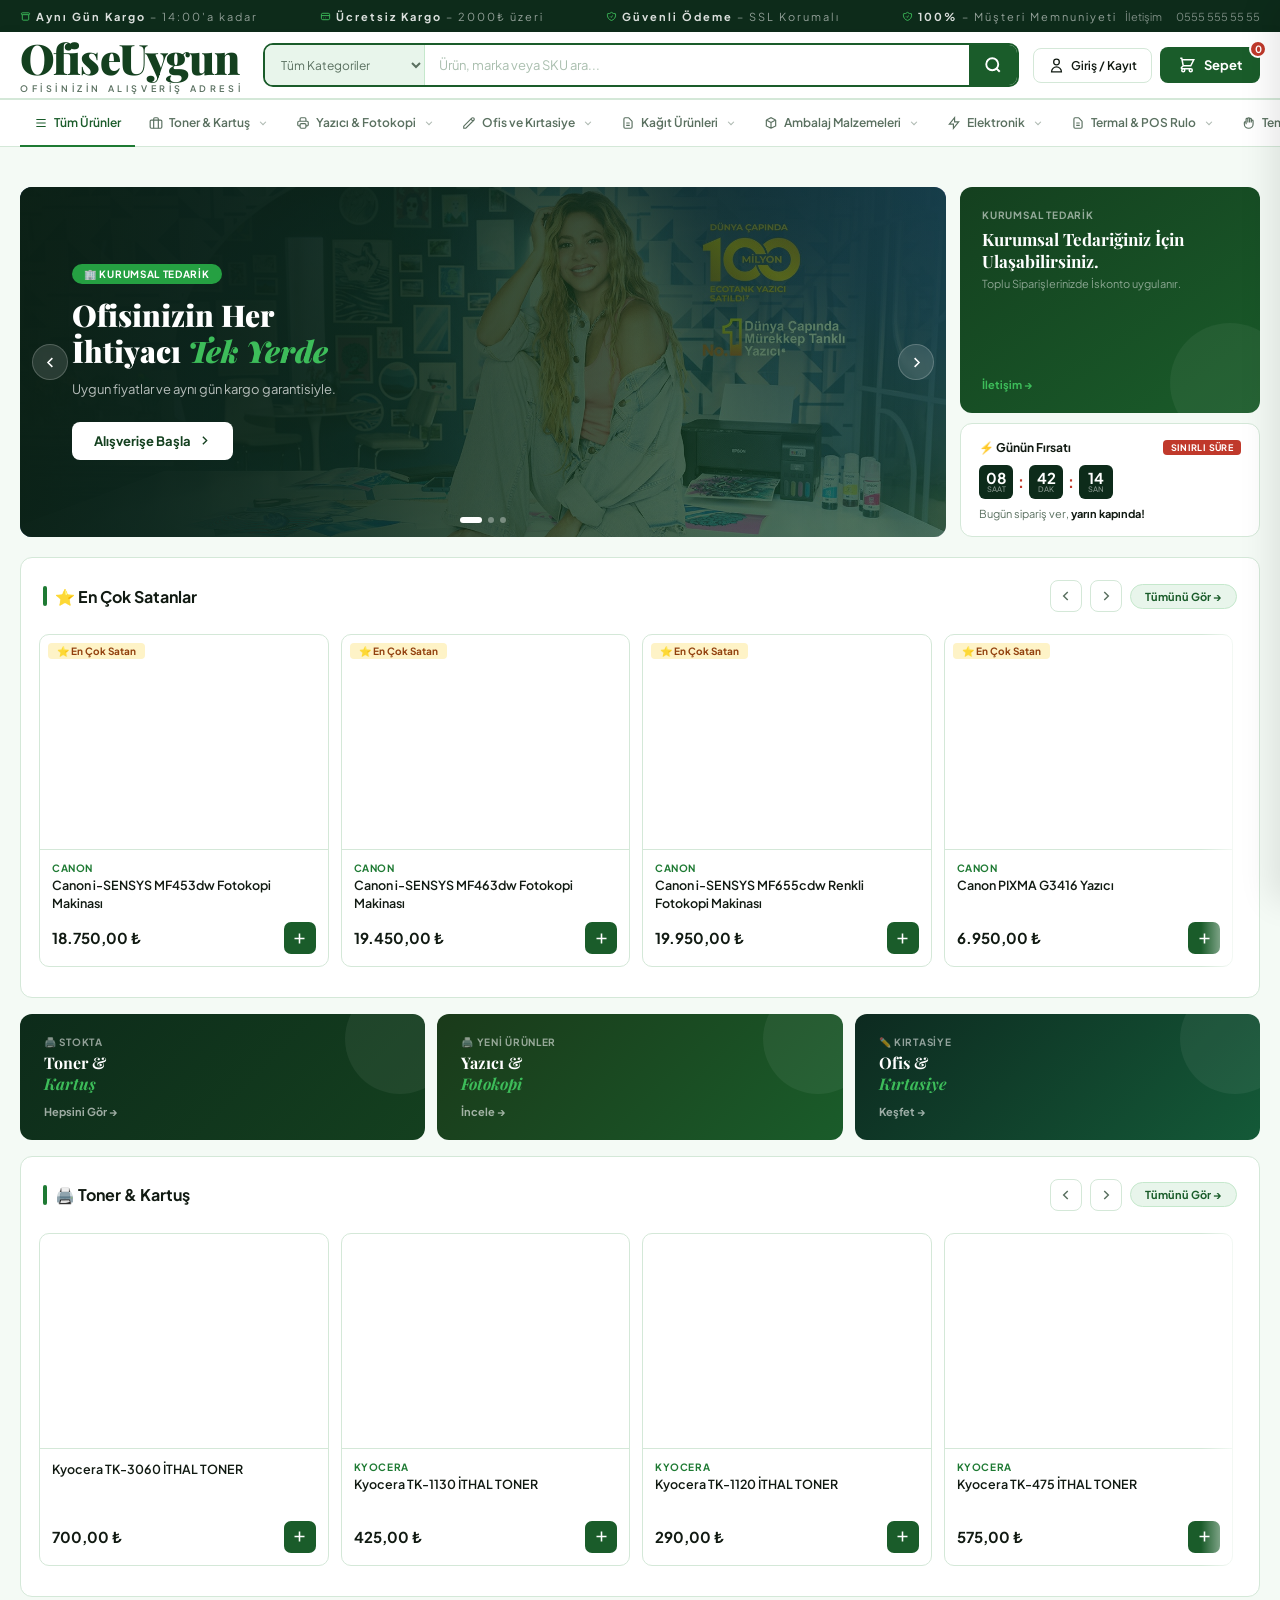
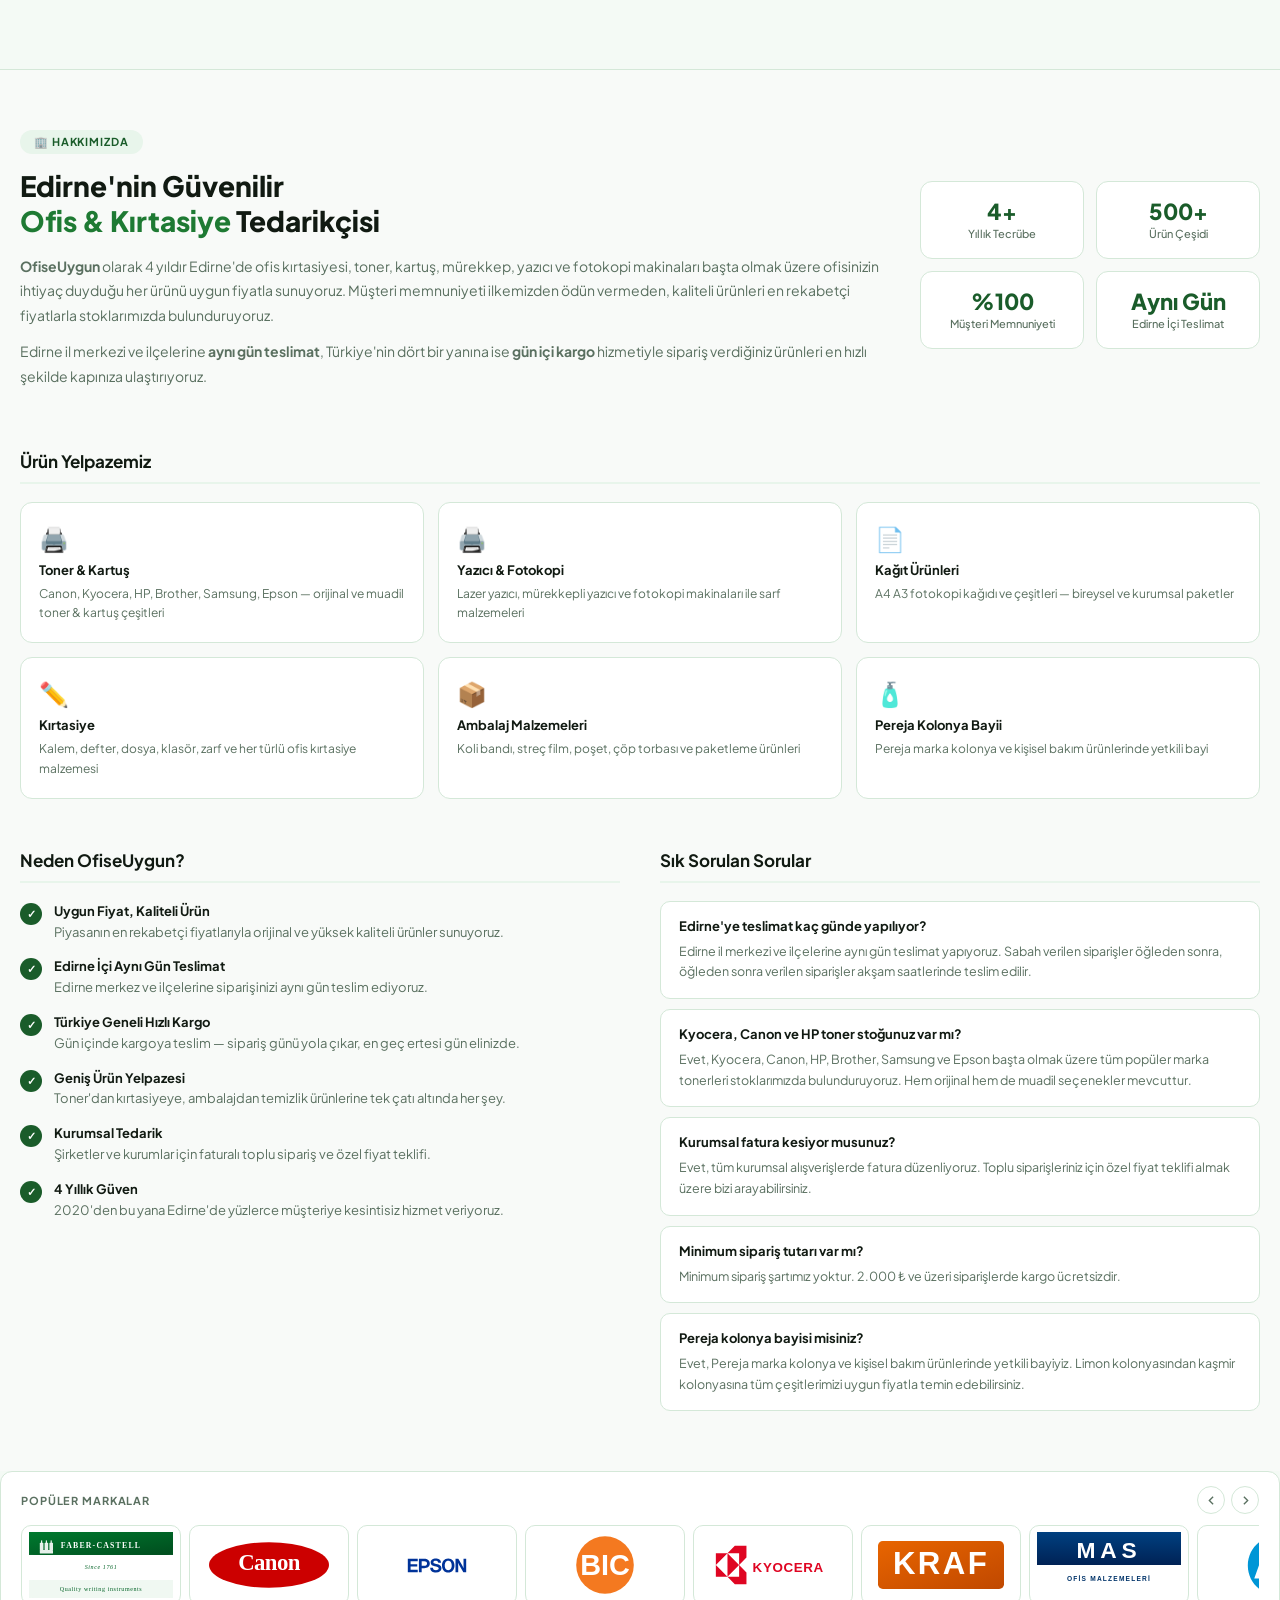
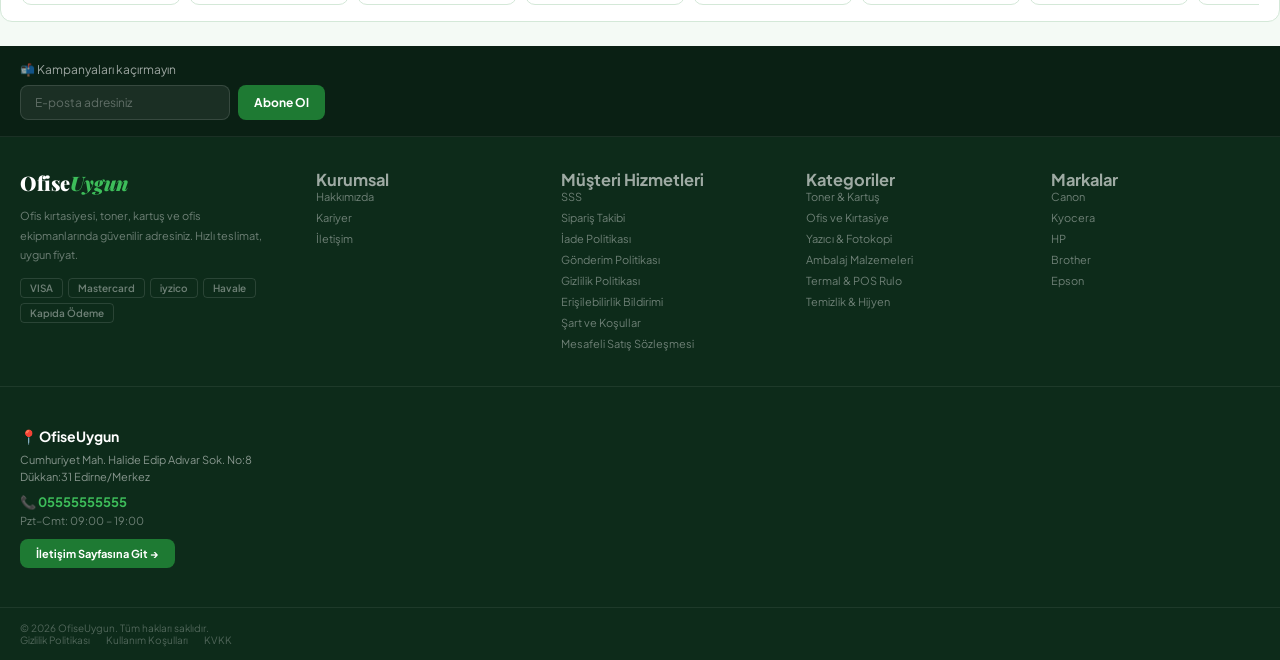
==== commit 97136579: "Update index.html" ====
--- a/index.html
+++ b/index.html
@@ -1116,7 +1116,7 @@
       <iframe
         title="OfiseUygun Konum Haritası"
         src="https://www.google.com/maps/embed?pb=!1m18!1m12!1m3!1d2980.0983376785007!2d26.5923901!3d41.6752196!2m3!1f0!2f0!3f0!3m2!1i1024!2i768!4f13.1!3m3!1m2!1s0x14b32fe55fc33cb1%3A0xd7c57110c255c296!2sSatt%20B%C3%BCro%20Makinaları%20ve%20Kırtasiye%20Malzemeleri!5e0!3m2!1str!2str!4v1774121212599!5m2!1str!2str"
-        width="340" height="180" style="border:0;border-radius:10px;flex-shrink:0" allowfullscreen="" loading="lazy" referrerpolicy="no-referrer-when-downgrade">
+        width="900" height="180" style="border:0;border-radius:10px;flex-shrink:0" allowfullscreen="" loading="lazy" referrerpolicy="no-referrer-when-downgrade">
       </iframe>
     </div>
   </div>
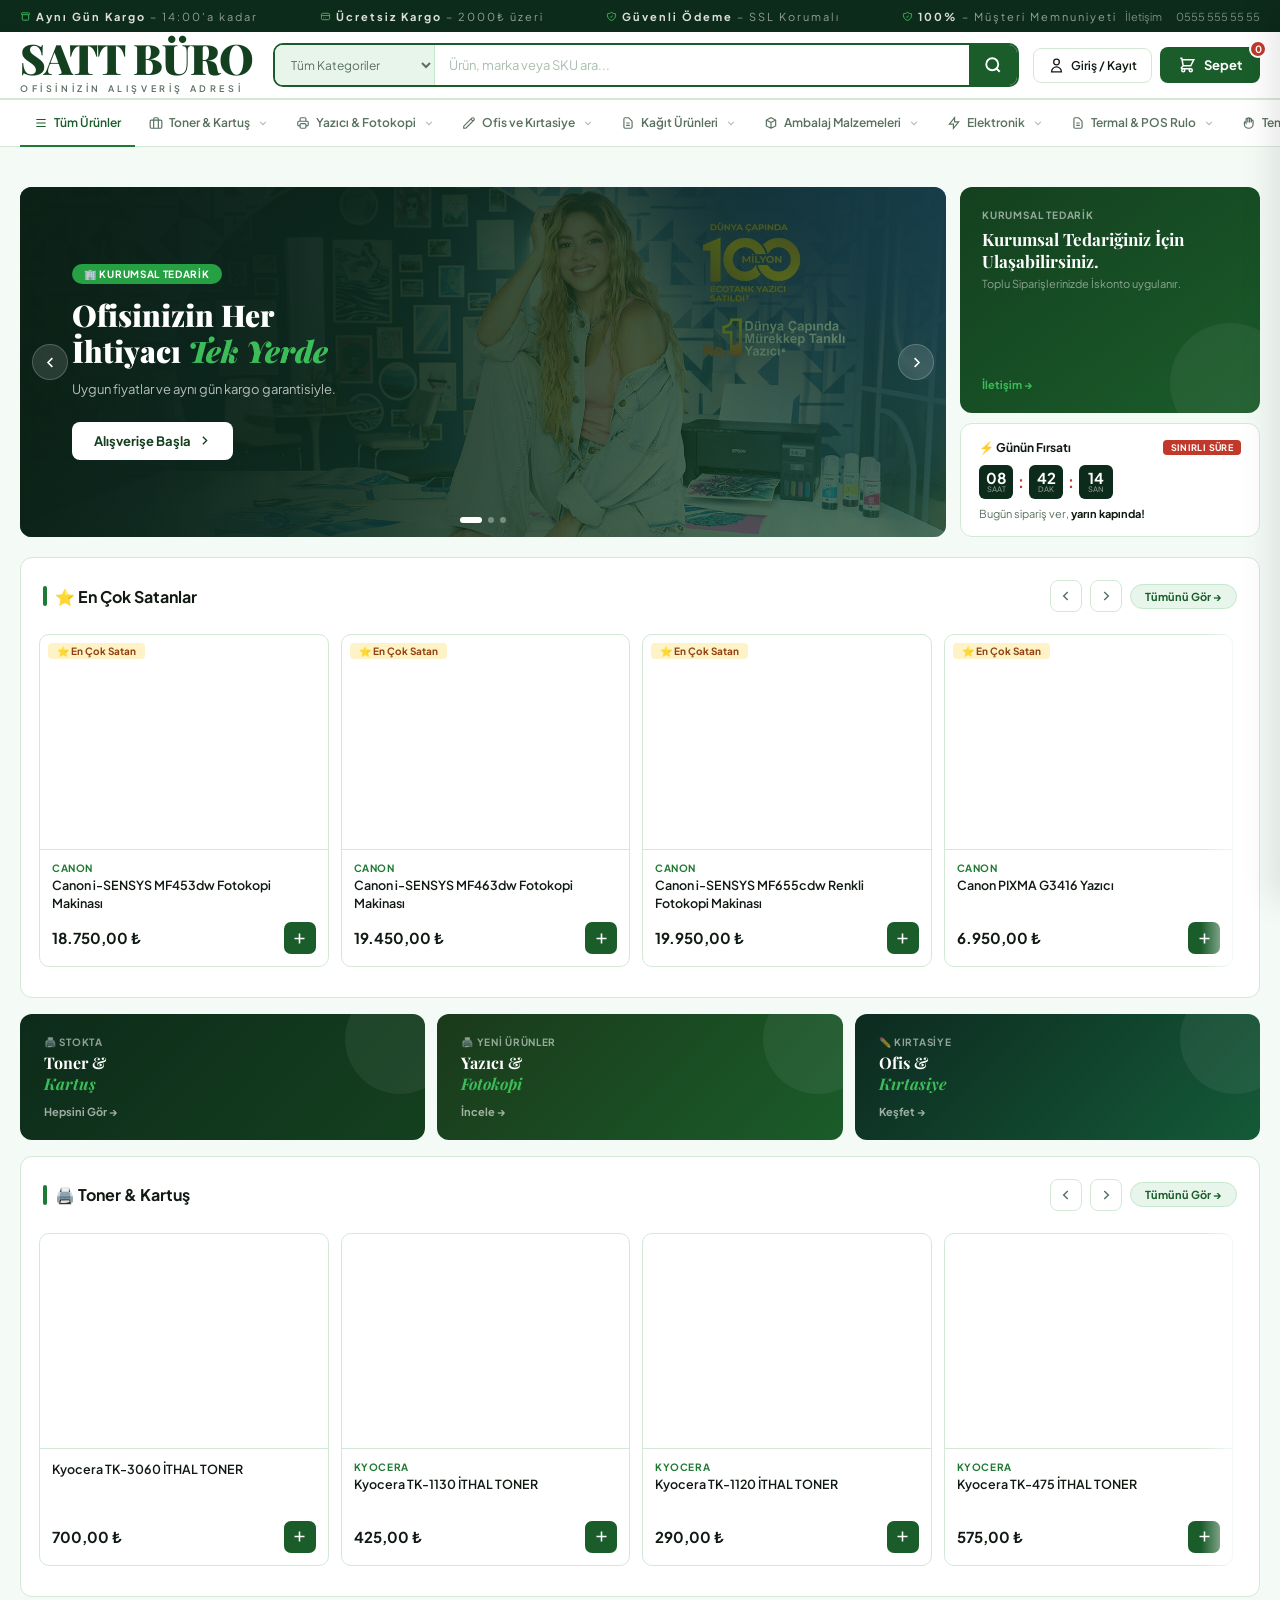
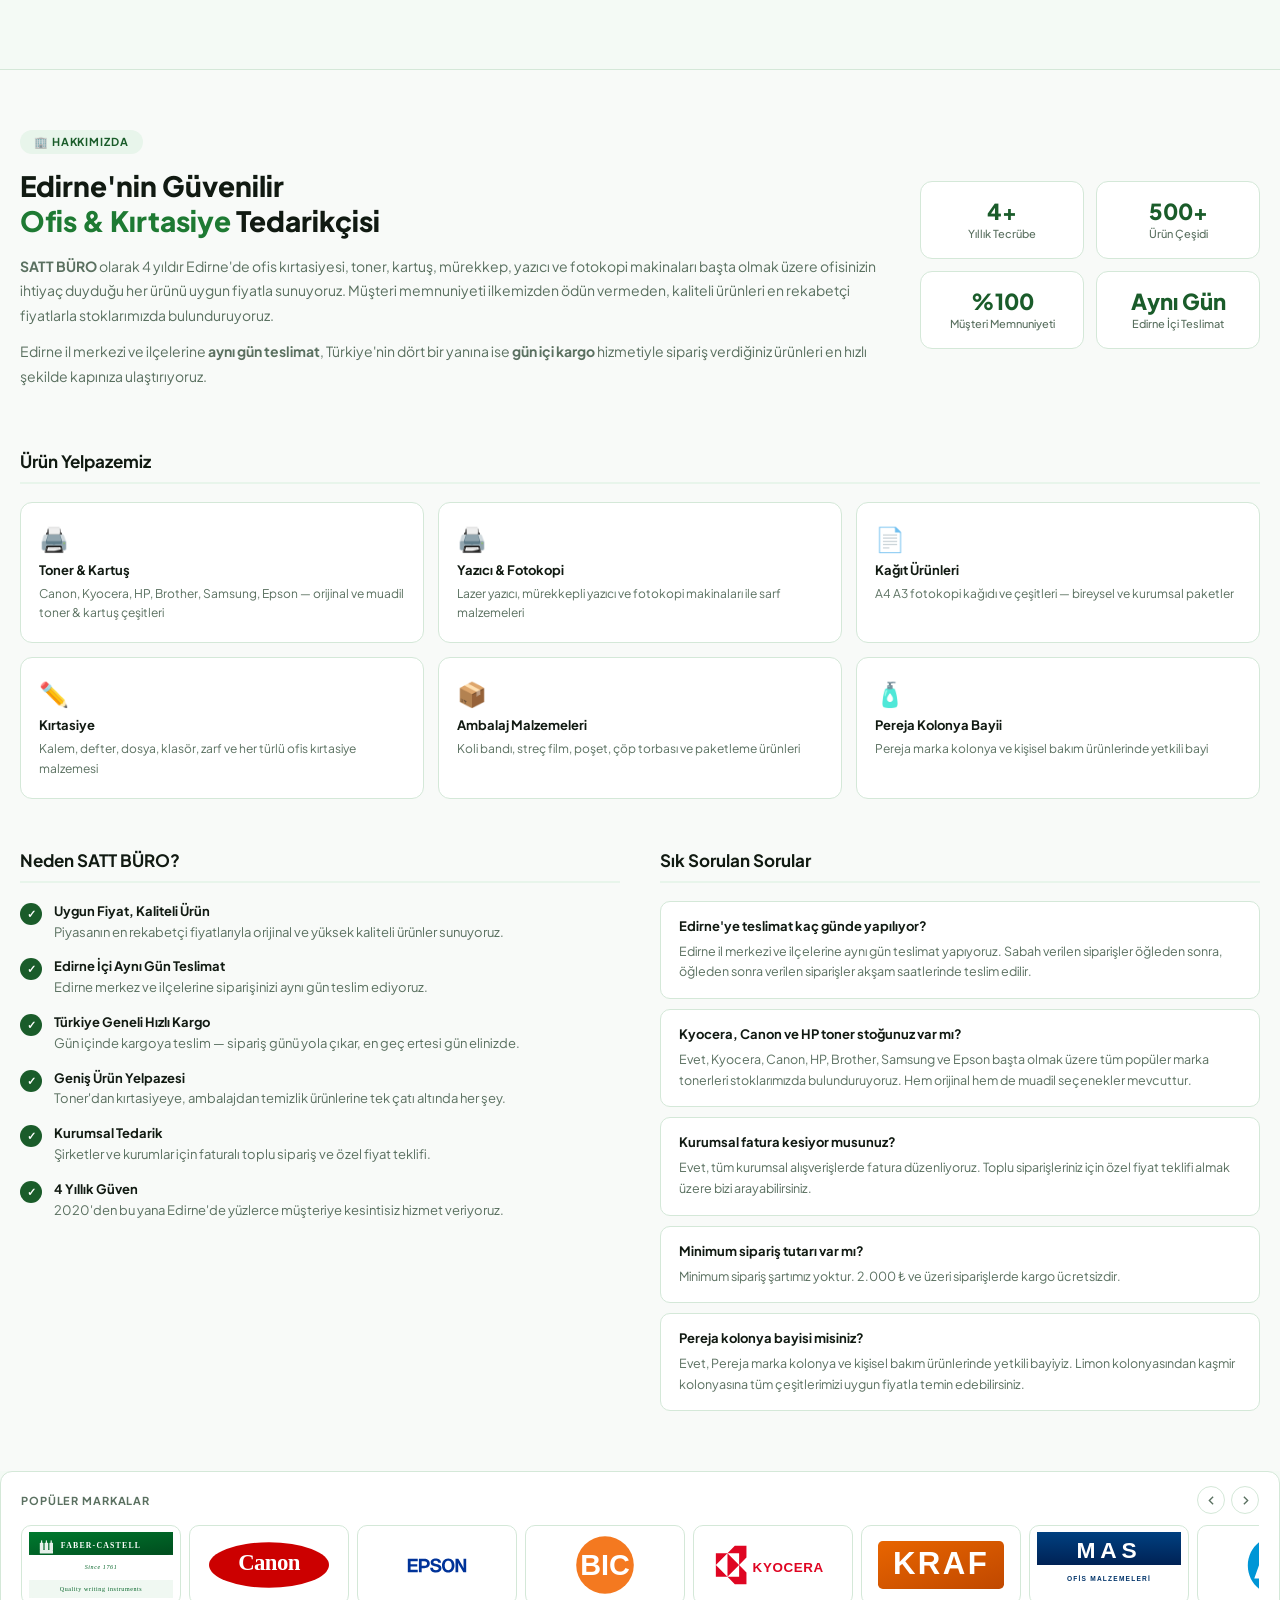
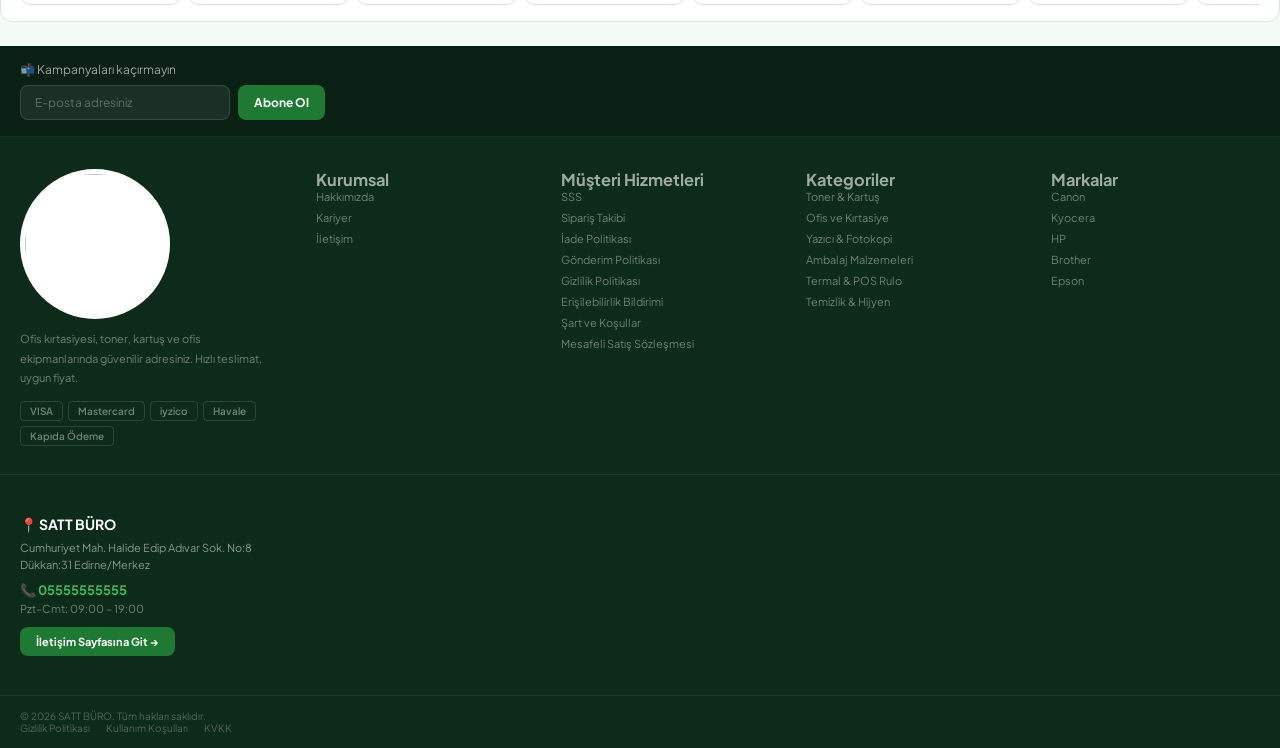
==== commit e345fa75: "Update index.html" ====
--- a/index.html
+++ b/index.html
@@ -5,30 +5,30 @@
 <meta name="viewport" content="width=device-width, initial-scale=1.0">
 
 <!-- ══ SEO: TITLE & META ══ -->
-<title>OfiseUygun – Toner, Kartuş, Yazıcı ve Ofis Kırtasiye | Edirne</title>
+<title>SATT BÜRO – Toner, Kartuş, Yazıcı ve Ofis Kırtasiye | Edirne</title>
 <meta name="description" content="Edirne'nin ofis kırtasiye, toner, kartuş ve yazıcı tedarikçisi. Canon, Kyocera, HP, Brother tonerleri uygun fiyatla. Aynı gün kargo. ☎ 05555555555">
-<meta name="keywords" content="toner, kartuş, yazıcı, ofis kırtasiye, Edirne kırtasiye, Kyocera toner, Canon toner, HP toner, Brother kartuş, fotokopi, ofiseuygun, ofis malzemeleri">
-<meta name="author" content="OfiseUygun">
+<meta name="keywords" content="toner, kartuş, yazıcı, ofis kırtasiye, Edirne kırtasiye, Kyocera toner, Canon toner, HP toner, Brother kartuş, fotokopi, SATT BÜRO, ofis malzemeleri">
+<meta name="author" content="SATT BÜRO">
 <meta name="robots" content="index, follow">
 <meta name="language" content="Turkish">
 <meta name="geo.region" content="TR-22">
 <meta name="geo.placename" content="Edirne">
 <link rel="stylesheet" href="css/style.css">
 <!-- ══ SEO: CANONICAL ══ -->
-<link rel="canonical" href="https://ofiseuygun.com/">
+<link rel="canonical" href="https://SATT BÜRO.com/">
 
 <!-- ══ SEO: OPEN GRAPH ══ -->
 <meta property="og:type" content="website">
 <meta property="og:locale" content="tr_TR">
-<meta property="og:site_name" content="OfiseUygun">
-<meta property="og:title" content="OfiseUygun – Toner, Kartuş, Yazıcı ve Ofis Kırtasiye | Edirne">
+<meta property="og:site_name" content="SATT BÜRO">
+<meta property="og:title" content="SATT BÜRO – Toner, Kartuş, Yazıcı ve Ofis Kırtasiye | Edirne">
 <meta property="og:description" content="Edirne'nin ofis kırtasiye, toner, kartuş ve yazıcı tedarikçisi. Canon, Kyocera, HP, Brother tonerleri uygun fiyatla. Aynı gün kargo.">
-<meta property="og:url" content="https://ofiseuygun.com/">
-<meta property="og:image" content="https://ofiseuygun.com/og-image.jpg">
+<meta property="og:url" content="https://SATT BÜRO.com/">
+<meta property="og:image" content="https://SATT BÜRO.com/og-image.jpg">
 
 <!-- ══ SEO: TWITTER CARD ══ -->
 <meta name="twitter:card" content="summary_large_image">
-<meta name="twitter:title" content="OfiseUygun – Toner, Kartuş, Yazıcı ve Ofis Kırtasiye | Edirne">
+<meta name="twitter:title" content="SATT BÜRO – Toner, Kartuş, Yazıcı ve Ofis Kırtasiye | Edirne">
 <meta name="twitter:description" content="Edirne'nin ofis kırtasiye ve toner tedarikçisi. Aynı gün kargo.">
 
 <!-- ══ SEO: STRUCTURED DATA – LocalBusiness ══ -->
@@ -36,10 +36,10 @@
 {
   "@context": "https://schema.org",
   "@type": "LocalBusiness",
-  "name": "OfiseUygun",
+  "name": "SATT BÜRO",
   "alternateName": "Satt Büro Makinaları ve Kırtasiye Malzemeleri",
   "description": "Ofis kırtasiyesi, toner, kartuş ve yazıcı ürünlerinde güvenilir tedarikçi. Canon, Kyocera, HP, Brother ve daha fazla marka stokta.",
-  "url": "https://ofiseuygun.com",
+  "url": "https://SATT BÜRO.com",
   "telephone": "+905555555555",
   "address": {
     "@type": "PostalAddress",
@@ -73,13 +73,13 @@
 {
   "@context": "https://schema.org",
   "@type": "WebSite",
-  "name": "OfiseUygun",
-  "url": "https://ofiseuygun.com",
+  "name": "SATT BÜRO",
+  "url": "https://SATT BÜRO.com",
   "potentialAction": {
     "@type": "SearchAction",
     "target": {
       "@type": "EntryPoint",
-      "urlTemplate": "https://ofiseuygun.com/?s={search_term_string}"
+      "urlTemplate": "https://SATT BÜRO.com/?s={search_term_string}"
     },
     "query-input": "required name=search_term_string"
   }
@@ -138,9 +138,9 @@
   <nav class="main-nav" role="navigation" aria-label="Ana navigasyon">
     <div class="nav-inner">
       <!-- LOGO -->
-      <div class="logo" onclick="showHome()" role="link" aria-label="OfiseUygun Ana Sayfa" tabindex="0">
+      <div class="logo" onclick="showHome()" role="link" aria-label="SATT BÜRO Ana Sayfa" tabindex="0">
         <div class="logo-text">
-          <span class="ofis">Ofise</span><span class="uygun">Uygun</span>
+          <span class="ofis">SATT</span><span class="uygun"> BÜRO</span>
         </div>
         <div class="logo-tagline" style="margin-top: 5px;">Ofisinizin Alışveriş Adresi</div>
       </div>
@@ -615,7 +615,7 @@
     <div class="wrap">
 
       <!-- ── H1 – SEO için kritik ── -->
-      <h1 class="sr-only">OfiseUygun – Edirne Ofis Kırtasiye, Toner, Kartuş ve Yazıcı Ürünleri</h1>
+      <h1 class="sr-only">SATT BÜRO – Edirne Ofis Kırtasiye, Toner, Kartuş ve Yazıcı Ürünleri</h1>
 
       <!-- ── HERO SLIDER ── -->
       <section class="hero-section" aria-label="Kampanya bannerları">
@@ -862,9 +862,9 @@
         <!-- Sağ: Harita -->
         <div class="contact-right">
           <div class="contact-map-box">
-            <div class="map-label">📍 OfiseUygun – Konum</div>
+            <div class="map-label">📍 SATT BÜRO – Konum</div>
             <iframe
-              title="OfiseUygun Konum – Edirne"
+              title="SATT BÜRO Konum – Edirne"
               src="https://www.google.com/maps/embed?pb=!1m18!1m12!1m3!1d2980.0983376785007!2d26.5923901!3d41.6752196!2m3!1f0!2f0!3f0!3m2!1i1024!2i768!4f13.1!3m3!1m2!1s0x14b32fe55fc33cb1%3A0xd7c57110c255c296!2sSatt%20B%C3%BCro%20Makinaları%20ve%20Kırtasiye%20Malzemeleri!5e0!3m2!1str!2str!4v1774121212599!5m2!1str!2str"
               width="100%" height="380" style="border:0;border-radius:12px;" allowfullscreen="" loading="lazy" referrerpolicy="no-referrer-when-downgrade">
             </iframe>
@@ -897,7 +897,7 @@
         <div class="about-tag">🏢 Hakkımızda</div>
         <h2 class="about-title" id="about-title">Edirne'nin Güvenilir<br><em>Ofis & Kırtasiye</em> Tedarikçisi</h2>
         <p class="about-desc">
-          <strong>OfiseUygun</strong> olarak 4 yıldır Edirne'de ofis kırtasiyesi, toner, kartuş, mürekkep, yazıcı ve fotokopi makinaları başta olmak üzere ofisinizin ihtiyaç duyduğu her ürünü uygun fiyatla sunuyoruz. Müşteri memnuniyeti ilkemizden ödün vermeden, kaliteli ürünleri en rekabetçi fiyatlarla stoklarımızda bulunduruyoruz.
+          <strong>SATT BÜRO</strong> olarak 4 yıldır Edirne'de ofis kırtasiyesi, toner, kartuş, mürekkep, yazıcı ve fotokopi makinaları başta olmak üzere ofisinizin ihtiyaç duyduğu her ürünü uygun fiyatla sunuyoruz. Müşteri memnuniyeti ilkemizden ödün vermeden, kaliteli ürünleri en rekabetçi fiyatlarla stoklarımızda bulunduruyoruz.
         </p>
         <p class="about-desc">
           Edirne il merkezi ve ilçelerine <strong>aynı gün teslimat</strong>, Türkiye'nin dört bir yanına ise <strong>gün içi kargo</strong> hizmetiyle sipariş verdiğiniz ürünleri en hızlı şekilde kapınıza ulaştırıyoruz.
@@ -965,7 +965,7 @@
 
       <!-- Neden Biz -->
       <div class="about-why">
-        <h3 class="about-sub-title">Neden OfiseUygun?</h3>
+        <h3 class="about-sub-title">Neden SATT BÜRO?</h3>
         <ul class="about-why-list">
           <li>
             <span class="awy-icon">✓</span>
@@ -1057,7 +1057,7 @@
   </div>
   <div class="footer-main">
     <div>
-      <div class="f-brand-name">Ofise<em>Uygun</em></div>
+      <div class="f-brand-name"><img src="img/SHOP(1).svg" alt=""  width="150px" height="150px" style="background-color: white; padding: 5px; border-radius: 50%;"></div>
       <p class="f-desc">Ofis kırtasiyesi, toner, kartuş ve ofis ekipmanlarında güvenilir adresiniz. Hızlı teslimat, uygun fiyat.</p>
       <div class="f-pay">
         <div class="pay-chip">VISA</div>
@@ -1107,14 +1107,14 @@
   <div class="footer-map-row">
     <div class="footer-map-inner">
       <address class="fmap-info" style="font-style:normal">
-        <div class="fmap-name">📍 OfiseUygun</div>
+        <div class="fmap-name">📍 SATT BÜRO</div>
         <div class="fmap-addr">Cumhuriyet Mah. Halide Edip Adıvar Sok. No:8 Dükkan:31 Edirne/Merkez</div>
         <div class="fmap-phone"><a href="tel:+905555555555">📞 05555555555</a></div>
         <div class="fmap-hours"><time>Pzt–Cmt: 09:00 – 19:00</time></div>
         <a href="#" onclick="showPage('contactPage')" class="fmap-cta">İletişim Sayfasına Git →</a>
       </address>
       <iframe
-        title="OfiseUygun Konum Haritası"
+        title="SATT BÜRO Konum Haritası"
         src="https://www.google.com/maps/embed?pb=!1m18!1m12!1m3!1d2980.0983376785007!2d26.5923901!3d41.6752196!2m3!1f0!2f0!3f0!3m2!1i1024!2i768!4f13.1!3m3!1m2!1s0x14b32fe55fc33cb1%3A0xd7c57110c255c296!2sSatt%20B%C3%BCro%20Makinaları%20ve%20Kırtasiye%20Malzemeleri!5e0!3m2!1str!2str!4v1774121212599!5m2!1str!2str"
         width="900" height="180" style="border:0;border-radius:10px;flex-shrink:0" allowfullscreen="" loading="lazy" referrerpolicy="no-referrer-when-downgrade">
       </iframe>
@@ -1123,7 +1123,7 @@
 
   <div class="footer-bottom">
     <div class="footer-bottom-inner">
-      <div>© <span id="fyear">2025</span> OfiseUygun. Tüm hakları saklıdır.</div>
+      <div>© <span id="fyear">2025</span> SATT BÜRO. Tüm hakları saklıdır.</div>
       <div style="display:flex;gap:16px">
         <a href="#">Gizlilik Politikası</a>
         <a href="#">Kullanım Koşulları</a>
@@ -1144,7 +1144,7 @@
       <p class="policy-date">Son güncelleme: Mart 2025</p>
       <div class="policy-body">
         <h2>1. Kişisel Verilerin Toplanması</h2>
-        <p>OfiseUygun olarak, web sitemizi ziyaret ettiğinizde veya alışveriş yaptığınızda ad-soyad, e-posta adresi, telefon numarası, teslimat adresi ve ödeme bilgileri gibi kişisel verilerinizi topluyoruz. Bu veriler yalnızca hizmetlerimizi sunmak amacıyla kullanılır.</p>
+        <p>SATT BÜRO olarak, web sitemizi ziyaret ettiğinizde veya alışveriş yaptığınızda ad-soyad, e-posta adresi, telefon numarası, teslimat adresi ve ödeme bilgileri gibi kişisel verilerinizi topluyoruz. Bu veriler yalnızca hizmetlerimizi sunmak amacıyla kullanılır.</p>
         <h2>2. Verilerin Kullanım Amacı</h2>
         <p>Toplanan veriler; sipariş işleme, kargo takibi, müşteri hizmetleri, kampanya bilgilendirmesi (açık rızanız dahilinde) ve yasal yükümlülüklerin yerine getirilmesi için kullanılmaktadır.</p>
         <h2>3. Verilerin Paylaşımı</h2>
@@ -1152,9 +1152,9 @@
         <h2>4. Çerezler (Cookie)</h2>
         <p>Sitemiz, kullanıcı deneyimini iyileştirmek amacıyla çerezler kullanmaktadır. Tarayıcı ayarlarınızdan çerezleri devre dışı bırakabilirsiniz; ancak bu durumda bazı özellikler düzgün çalışmayabilir.</p>
         <h2>5. KVKK Kapsamındaki Haklarınız</h2>
-        <p>6698 sayılı Kişisel Verilerin Korunması Kanunu kapsamında; verilerinize erişme, düzeltme, silme, işlemeyi kısıtlama ve itiraz etme haklarına sahipsiniz. Talepleriniz için <strong>info@ofiseuygun.com</strong> adresine yazabilirsiniz.</p>
+        <p>6698 sayılı Kişisel Verilerin Korunması Kanunu kapsamında; verilerinize erişme, düzeltme, silme, işlemeyi kısıtlama ve itiraz etme haklarına sahipsiniz. Talepleriniz için <strong>info@SATT BÜRO.com</strong> adresine yazabilirsiniz.</p>
         <h2>6. İletişim</h2>
-        <p>Gizlilik politikamıza ilişkin sorularınız için: <strong>OfiseUygun – Cumhuriyet Mah. Halide Edip Adıvar Sok. No:8 Edirne</strong> | Tel: 05555555555</p>
+        <p>Gizlilik politikamıza ilişkin sorularınız için: <strong>SATT BÜRO – Cumhuriyet Mah. Halide Edip Adıvar Sok. No:8 Edirne</strong> | Tel: 05555555555</p>
       </div>
     </div>
   </div>
@@ -1169,7 +1169,7 @@
       <p class="policy-date">Son güncelleme: Mart 2025</p>
       <div class="policy-body">
         <h2>1. Taahhüdümüz</h2>
-        <p>OfiseUygun olarak, web sitemizin tüm kullanıcılar tarafından — engelli bireyler de dahil olmak üzere — erişilebilir olmasını sağlamayı taahhüt ediyoruz. WCAG 2.1 AA standartlarına uyum hedefliyoruz.</p>
+        <p>SATT BÜRO olarak, web sitemizin tüm kullanıcılar tarafından — engelli bireyler de dahil olmak üzere — erişilebilir olmasını sağlamayı taahhüt ediyoruz. WCAG 2.1 AA standartlarına uyum hedefliyoruz.</p>
         <h2>2. Alınan Önlemler</h2>
         <p>Sitemizde uyguladığımız erişilebilirlik önlemleri şunlardır:</p>
         <ul>
@@ -1182,7 +1182,7 @@
         <h2>3. Bilinen Sınırlılıklar</h2>
         <p>Bazı üçüncü taraf eklentiler ve gömülü içerikler (harita, ödeme arayüzü) erişilebilirlik standartlarımızı tam karşılamayabilir. Bu konularda sürekli iyileştirme çalışmaları yürütmekteyiz.</p>
         <h2>4. Geri Bildirim</h2>
-        <p>Erişilebilirlik sorunlarını bildirmek veya yardım talep etmek için: <strong>info@ofiseuygun.com</strong> veya <strong>05555555555</strong> numaralı telefon.</p>
+        <p>Erişilebilirlik sorunlarını bildirmek veya yardım talep etmek için: <strong>info@SATT BÜRO.com</strong> veya <strong>05555555555</strong> numaralı telefon.</p>
       </div>
     </div>
   </div>
@@ -1222,15 +1222,15 @@
       <p class="policy-date">Son güncelleme: Mart 2025</p>
       <div class="policy-body">
         <h2>1. Taraflar</h2>
-        <p>Bu şart ve koşullar, <strong>OfiseUygun (Satt Büro Makinaları ve Kırtasiye Malzemeleri)</strong> ile web sitesini kullanan ziyaretçi/alıcı arasında geçerlidir.</p>
+        <p>Bu şart ve koşullar, <strong>SATT BÜRO (Satt Büro Makinaları ve Kırtasiye Malzemeleri)</strong> ile web sitesini kullanan ziyaretçi/alıcı arasında geçerlidir.</p>
         <h2>2. Hizmetin Kapsamı</h2>
-        <p>OfiseUygun, ofis kırtasiyesi, toner, kartuş, yazıcı ve ilgili ürünlerin satışını gerçekleştiren bir e-ticaret platformudur. Sitemizde yayımlanan ürün bilgileri, fiyatlar ve stok durumu önceden haber verilmeksizin değiştirilebilir.</p>
+        <p>SATT BÜRO, ofis kırtasiyesi, toner, kartuş, yazıcı ve ilgili ürünlerin satışını gerçekleştiren bir e-ticaret platformudur. Sitemizde yayımlanan ürün bilgileri, fiyatlar ve stok durumu önceden haber verilmeksizin değiştirilebilir.</p>
         <h2>3. Sipariş ve Ödeme</h2>
         <p>Sipariş onayı, ödemenin başarıyla tamamlanmasından sonra geçerlilik kazanır. Ödeme; kredi/banka kartı, havale veya kapıda ödeme yöntemleriyle yapılabilir.</p>
         <h2>4. Fiyat ve Stok</h2>
         <p>Fiyatlar KDV dahildir. Stok dışı ürünler için siparişiniz iptal edilerek ödemeniz iade edilir. Yazım hatası kaynaklı fiyat hatalarında sipariş kabul edilmeme hakkı saklıdır.</p>
         <h2>5. Fikri Mülkiyet</h2>
-        <p>Sitemizde yer alan tüm içerik (metin, görsel, logo, tasarım) OfiseUygun'a aittir. İzinsiz kullanım yasaktır.</p>
+        <p>Sitemizde yer alan tüm içerik (metin, görsel, logo, tasarım) SATT BÜRO'a aittir. İzinsiz kullanım yasaktır.</p>
         <h2>6. Uygulanacak Hukuk</h2>
         <p>Bu sözleşmeden doğacak uyuşmazlıklarda Türkiye Cumhuriyeti hukuku uygulanır; yetkili mahkeme Edirne Mahkemeleri'dir.</p>
       </div>
@@ -1257,9 +1257,9 @@
           <li>Dijital içerikler ve yazılımlar</li>
         </ul>
         <h2>3. İade Süreci</h2>
-        <p>İade talebinizi <strong>05555555555</strong> numaralı hattı arayarak veya <strong>info@ofiseuygun.com</strong> adresine e-posta göndererek başlatabilirsiniz. Onaylanan iadelerde ürün, orijinal ambalajında ve eksiksiz olarak teslim edilmelidir.</p>
+        <p>İade talebinizi <strong>05555555555</strong> numaralı hattı arayarak veya <strong>info@SATT BÜRO.com</strong> adresine e-posta göndererek başlatabilirsiniz. Onaylanan iadelerde ürün, orijinal ambalajında ve eksiksiz olarak teslim edilmelidir.</p>
         <h2>4. Kargo Ücreti</h2>
-        <p>Ürün hasarlı veya hatalı gönderilmişse iade kargo ücreti OfiseUygun tarafından karşılanır. Cayma hakkı kapsamındaki iadelerde kargo bedeli alıcıya aittir.</p>
+        <p>Ürün hasarlı veya hatalı gönderilmişse iade kargo ücreti SATT BÜRO tarafından karşılanır. Cayma hakkı kapsamındaki iadelerde kargo bedeli alıcıya aittir.</p>
         <h2>5. Para İadesi</h2>
         <p>Ürünün tarafımıza ulaşması ve kontrolünün tamamlanmasından sonra <strong>14 iş günü</strong> içinde ödeme yönteminize iade yapılır.</p>
       </div>
@@ -1279,17 +1279,17 @@
         <p><strong>Unvan:</strong> Satt Büro Makinaları ve Kırtasiye Malzemeleri<br>
         <strong>Adres:</strong> Cumhuriyet Mah. Halide Edip Adıvar Sok. No:8 Dükkan:31, Edirne Merkez<br>
         <strong>Telefon:</strong> 05555555555<br>
-        <strong>E-posta:</strong> info@ofiseuygun.com</p>
+        <strong>E-posta:</strong> info@SATT BÜRO.com</p>
         <h2>MADDE 2 – ALICI BİLGİLERİ</h2>
         <p>Alıcı bilgileri, sipariş esnasında doldurulan form aracılığıyla temin edilir.</p>
         <h2>MADDE 3 – SÖZLEŞMENİN KONUSU</h2>
-        <p>Bu sözleşme; alıcının, satıcıya ait <strong>ofiseuygun.com</strong> adresinden sipariş ettiği ürünlerin satışı ve teslimatına ilişkin olup 6502 sayılı Tüketicinin Korunması Hakkında Kanun ile Mesafeli Sözleşmeler Yönetmeliği hükümlerine tabidir.</p>
+        <p>Bu sözleşme; alıcının, satıcıya ait <strong>SATT BÜRO.com</strong> adresinden sipariş ettiği ürünlerin satışı ve teslimatına ilişkin olup 6502 sayılı Tüketicinin Korunması Hakkında Kanun ile Mesafeli Sözleşmeler Yönetmeliği hükümlerine tabidir.</p>
         <h2>MADDE 4 – ÜRÜN BİLGİLERİ</h2>
         <p>Sözleşme konusu ürünlerin temel nitelikleri, fiyatlar ve stok durumu sipariş özeti ekranında ve onay e-postasında yer almaktadır.</p>
         <h2>MADDE 5 – TESLİMAT</h2>
         <p>Ürünler, sipariş onayından itibaren <strong>1–3 iş günü</strong> içinde belirtilen adrese kargo ile teslim edilir. Stok yetersizliği durumunda alıcı bilgilendirilir.</p>
         <h2>MADDE 6 – CAYMA HAKKI</h2>
-        <p>Alıcı, teslim tarihinden itibaren <strong>14 gün</strong> içinde herhangi bir gerekçe göstermeksizin ve cezai şart ödemeksizin sözleşmeden cayma hakkına sahiptir. Cayma bildiriminin <strong>info@ofiseuygun.com</strong> adresine iletilmesi yeterlidir.</p>
+        <p>Alıcı, teslim tarihinden itibaren <strong>14 gün</strong> içinde herhangi bir gerekçe göstermeksizin ve cezai şart ödemeksizin sözleşmeden cayma hakkına sahiptir. Cayma bildiriminin <strong>info@SATT BÜRO.com</strong> adresine iletilmesi yeterlidir.</p>
         <h2>MADDE 7 – CAYMA HAKKININ İSTİSNALARI</h2>
         <p>Ambalajı açılmış toner/kartuş, hijyenik ürünler ve özel siparişler cayma hakkı kapsamı dışındadır.</p>
         <h2>MADDE 8 – UYUŞMAZLIK ÇÖZÜMÜ</h2>
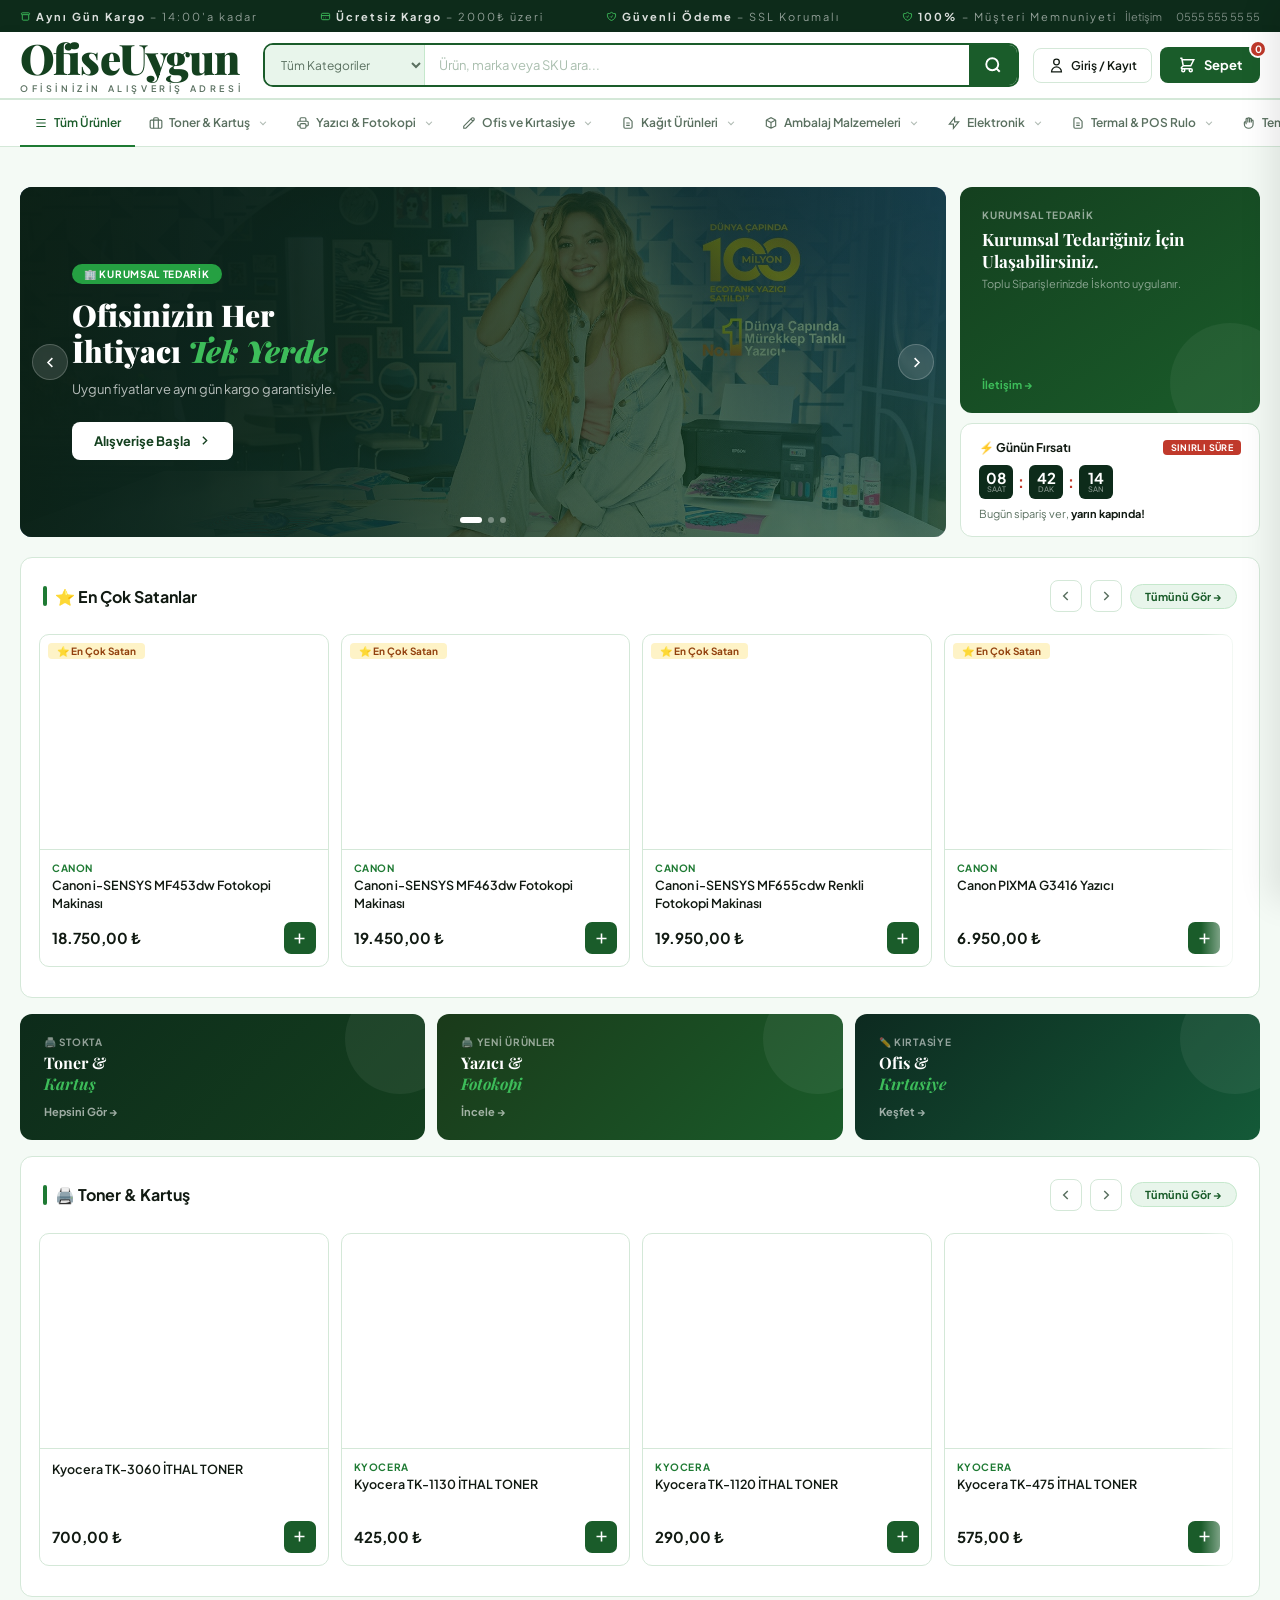
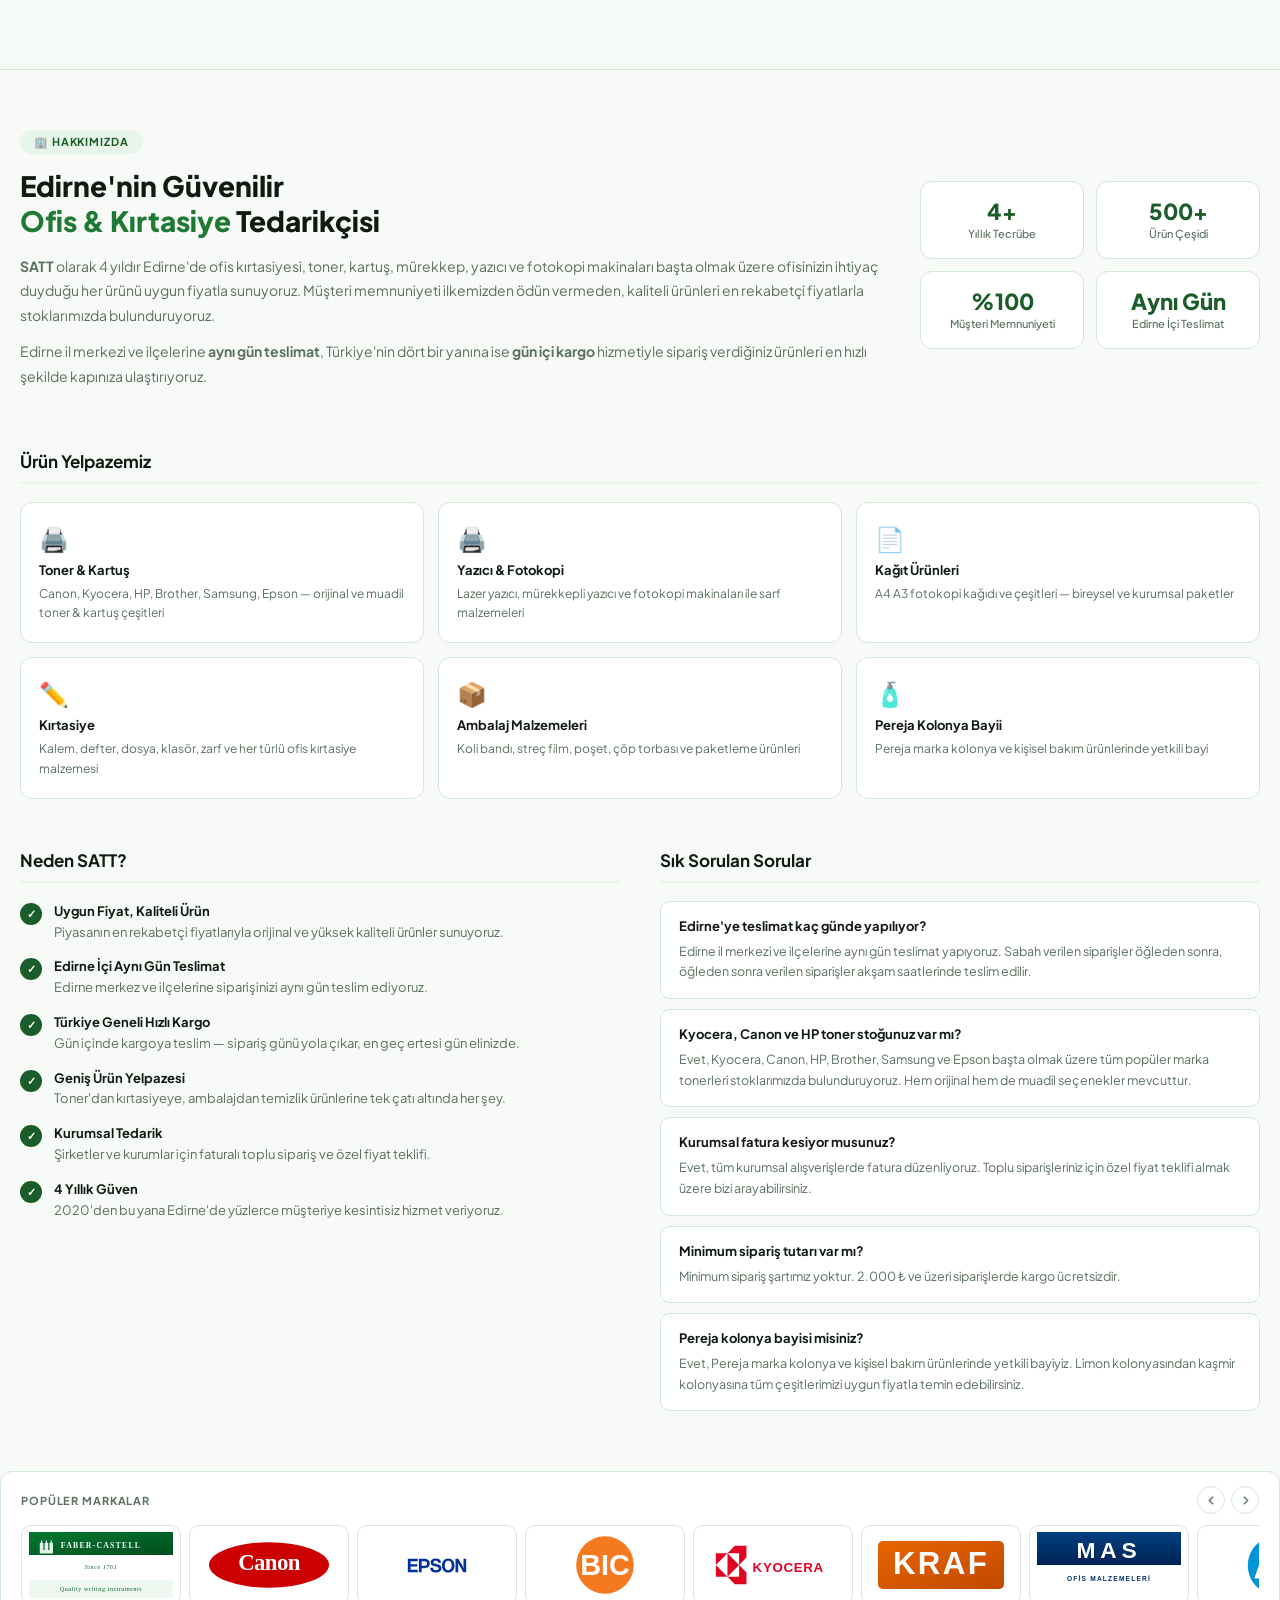
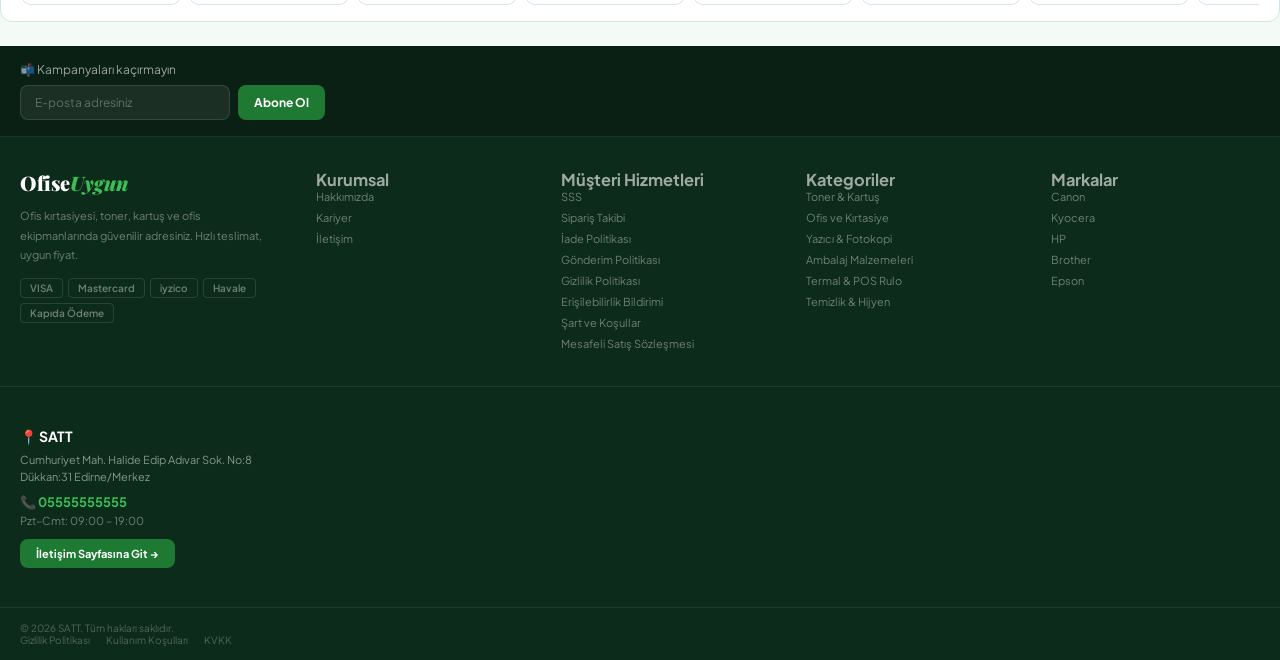
==== commit 1ad3fbb8: "Update index.html" ====
--- a/index.html
+++ b/index.html
@@ -5,30 +5,30 @@
 <meta name="viewport" content="width=device-width, initial-scale=1.0">
 
 <!-- ══ SEO: TITLE & META ══ -->
-<title>SATT BÜRO – Toner, Kartuş, Yazıcı ve Ofis Kırtasiye | Edirne</title>
+<title>SATT – Toner, Kartuş, Yazıcı ve Ofis Kırtasiye | Edirne</title>
 <meta name="description" content="Edirne'nin ofis kırtasiye, toner, kartuş ve yazıcı tedarikçisi. Canon, Kyocera, HP, Brother tonerleri uygun fiyatla. Aynı gün kargo. ☎ 05555555555">
-<meta name="keywords" content="toner, kartuş, yazıcı, ofis kırtasiye, Edirne kırtasiye, Kyocera toner, Canon toner, HP toner, Brother kartuş, fotokopi, SATT BÜRO, ofis malzemeleri">
-<meta name="author" content="SATT BÜRO">
+<meta name="keywords" content="toner, kartuş, yazıcı, ofis kırtasiye, Edirne kırtasiye, Kyocera toner, Canon toner, HP toner, Brother kartuş, fotokopi, SATT, ofis malzemeleri">
+<meta name="author" content="SATT">
 <meta name="robots" content="index, follow">
 <meta name="language" content="Turkish">
 <meta name="geo.region" content="TR-22">
 <meta name="geo.placename" content="Edirne">
 <link rel="stylesheet" href="css/style.css">
 <!-- ══ SEO: CANONICAL ══ -->
-<link rel="canonical" href="https://SATT BÜRO.com/">
+<link rel="canonical" href="https://SATT.com/">
 
 <!-- ══ SEO: OPEN GRAPH ══ -->
 <meta property="og:type" content="website">
 <meta property="og:locale" content="tr_TR">
-<meta property="og:site_name" content="SATT BÜRO">
-<meta property="og:title" content="SATT BÜRO – Toner, Kartuş, Yazıcı ve Ofis Kırtasiye | Edirne">
+<meta property="og:site_name" content="SATT">
+<meta property="og:title" content="SATT – Toner, Kartuş, Yazıcı ve Ofis Kırtasiye | Edirne">
 <meta property="og:description" content="Edirne'nin ofis kırtasiye, toner, kartuş ve yazıcı tedarikçisi. Canon, Kyocera, HP, Brother tonerleri uygun fiyatla. Aynı gün kargo.">
-<meta property="og:url" content="https://SATT BÜRO.com/">
-<meta property="og:image" content="https://SATT BÜRO.com/og-image.jpg">
+<meta property="og:url" content="https://SATT.com/">
+<meta property="og:image" content="https://SATT.com/og-image.jpg">
 
 <!-- ══ SEO: TWITTER CARD ══ -->
 <meta name="twitter:card" content="summary_large_image">
-<meta name="twitter:title" content="SATT BÜRO – Toner, Kartuş, Yazıcı ve Ofis Kırtasiye | Edirne">
+<meta name="twitter:title" content="SATT – Toner, Kartuş, Yazıcı ve Ofis Kırtasiye | Edirne">
 <meta name="twitter:description" content="Edirne'nin ofis kırtasiye ve toner tedarikçisi. Aynı gün kargo.">
 
 <!-- ══ SEO: STRUCTURED DATA – LocalBusiness ══ -->
@@ -36,10 +36,10 @@
 {
   "@context": "https://schema.org",
   "@type": "LocalBusiness",
-  "name": "SATT BÜRO",
+  "name": "SATT",
   "alternateName": "Satt Büro Makinaları ve Kırtasiye Malzemeleri",
   "description": "Ofis kırtasiyesi, toner, kartuş ve yazıcı ürünlerinde güvenilir tedarikçi. Canon, Kyocera, HP, Brother ve daha fazla marka stokta.",
-  "url": "https://SATT BÜRO.com",
+  "url": "https://SATT.com",
   "telephone": "+905555555555",
   "address": {
     "@type": "PostalAddress",
@@ -73,13 +73,13 @@
 {
   "@context": "https://schema.org",
   "@type": "WebSite",
-  "name": "SATT BÜRO",
-  "url": "https://SATT BÜRO.com",
+  "name": "SATT",
+  "url": "https://SATT.com",
   "potentialAction": {
     "@type": "SearchAction",
     "target": {
       "@type": "EntryPoint",
-      "urlTemplate": "https://SATT BÜRO.com/?s={search_term_string}"
+      "urlTemplate": "https://SATT.com/?s={search_term_string}"
     },
     "query-input": "required name=search_term_string"
   }
@@ -138,9 +138,9 @@
   <nav class="main-nav" role="navigation" aria-label="Ana navigasyon">
     <div class="nav-inner">
       <!-- LOGO -->
-      <div class="logo" onclick="showHome()" role="link" aria-label="SATT BÜRO Ana Sayfa" tabindex="0">
+      <div class="logo" onclick="showHome()" role="link" aria-label="SATT Ana Sayfa" tabindex="0">
         <div class="logo-text">
-          <span class="ofis">SATT</span><span class="uygun"> BÜRO</span>
+          <span class="ofis">Ofise</span><span class="uygun">Uygun</span>
         </div>
         <div class="logo-tagline" style="margin-top: 5px;">Ofisinizin Alışveriş Adresi</div>
       </div>
@@ -615,7 +615,7 @@
     <div class="wrap">
 
       <!-- ── H1 – SEO için kritik ── -->
-      <h1 class="sr-only">SATT BÜRO – Edirne Ofis Kırtasiye, Toner, Kartuş ve Yazıcı Ürünleri</h1>
+      <h1 class="sr-only">SATT – Edirne Ofis Kırtasiye, Toner, Kartuş ve Yazıcı Ürünleri</h1>
 
       <!-- ── HERO SLIDER ── -->
       <section class="hero-section" aria-label="Kampanya bannerları">
@@ -862,9 +862,9 @@
         <!-- Sağ: Harita -->
         <div class="contact-right">
           <div class="contact-map-box">
-            <div class="map-label">📍 SATT BÜRO – Konum</div>
+            <div class="map-label">📍 SATT – Konum</div>
             <iframe
-              title="SATT BÜRO Konum – Edirne"
+              title="SATT Konum – Edirne"
               src="https://www.google.com/maps/embed?pb=!1m18!1m12!1m3!1d2980.0983376785007!2d26.5923901!3d41.6752196!2m3!1f0!2f0!3f0!3m2!1i1024!2i768!4f13.1!3m3!1m2!1s0x14b32fe55fc33cb1%3A0xd7c57110c255c296!2sSatt%20B%C3%BCro%20Makinaları%20ve%20Kırtasiye%20Malzemeleri!5e0!3m2!1str!2str!4v1774121212599!5m2!1str!2str"
               width="100%" height="380" style="border:0;border-radius:12px;" allowfullscreen="" loading="lazy" referrerpolicy="no-referrer-when-downgrade">
             </iframe>
@@ -897,7 +897,7 @@
         <div class="about-tag">🏢 Hakkımızda</div>
         <h2 class="about-title" id="about-title">Edirne'nin Güvenilir<br><em>Ofis & Kırtasiye</em> Tedarikçisi</h2>
         <p class="about-desc">
-          <strong>SATT BÜRO</strong> olarak 4 yıldır Edirne'de ofis kırtasiyesi, toner, kartuş, mürekkep, yazıcı ve fotokopi makinaları başta olmak üzere ofisinizin ihtiyaç duyduğu her ürünü uygun fiyatla sunuyoruz. Müşteri memnuniyeti ilkemizden ödün vermeden, kaliteli ürünleri en rekabetçi fiyatlarla stoklarımızda bulunduruyoruz.
+          <strong>SATT</strong> olarak 4 yıldır Edirne'de ofis kırtasiyesi, toner, kartuş, mürekkep, yazıcı ve fotokopi makinaları başta olmak üzere ofisinizin ihtiyaç duyduğu her ürünü uygun fiyatla sunuyoruz. Müşteri memnuniyeti ilkemizden ödün vermeden, kaliteli ürünleri en rekabetçi fiyatlarla stoklarımızda bulunduruyoruz.
         </p>
         <p class="about-desc">
           Edirne il merkezi ve ilçelerine <strong>aynı gün teslimat</strong>, Türkiye'nin dört bir yanına ise <strong>gün içi kargo</strong> hizmetiyle sipariş verdiğiniz ürünleri en hızlı şekilde kapınıza ulaştırıyoruz.
@@ -965,7 +965,7 @@
 
       <!-- Neden Biz -->
       <div class="about-why">
-        <h3 class="about-sub-title">Neden SATT BÜRO?</h3>
+        <h3 class="about-sub-title">Neden SATT?</h3>
         <ul class="about-why-list">
           <li>
             <span class="awy-icon">✓</span>
@@ -1057,7 +1057,7 @@
   </div>
   <div class="footer-main">
     <div>
-      <div class="f-brand-name"><img src="img/SHOP(1).svg" alt=""  width="150px" height="150px" style="background-color: white; padding: 5px; border-radius: 50%;"></div>
+      <div class="f-brand-name">Ofise<em>Uygun</em></div>
       <p class="f-desc">Ofis kırtasiyesi, toner, kartuş ve ofis ekipmanlarında güvenilir adresiniz. Hızlı teslimat, uygun fiyat.</p>
       <div class="f-pay">
         <div class="pay-chip">VISA</div>
@@ -1107,14 +1107,14 @@
   <div class="footer-map-row">
     <div class="footer-map-inner">
       <address class="fmap-info" style="font-style:normal">
-        <div class="fmap-name">📍 SATT BÜRO</div>
+        <div class="fmap-name">📍 SATT</div>
         <div class="fmap-addr">Cumhuriyet Mah. Halide Edip Adıvar Sok. No:8 Dükkan:31 Edirne/Merkez</div>
         <div class="fmap-phone"><a href="tel:+905555555555">📞 05555555555</a></div>
         <div class="fmap-hours"><time>Pzt–Cmt: 09:00 – 19:00</time></div>
         <a href="#" onclick="showPage('contactPage')" class="fmap-cta">İletişim Sayfasına Git →</a>
       </address>
       <iframe
-        title="SATT BÜRO Konum Haritası"
+        title="SATT Konum Haritası"
         src="https://www.google.com/maps/embed?pb=!1m18!1m12!1m3!1d2980.0983376785007!2d26.5923901!3d41.6752196!2m3!1f0!2f0!3f0!3m2!1i1024!2i768!4f13.1!3m3!1m2!1s0x14b32fe55fc33cb1%3A0xd7c57110c255c296!2sSatt%20B%C3%BCro%20Makinaları%20ve%20Kırtasiye%20Malzemeleri!5e0!3m2!1str!2str!4v1774121212599!5m2!1str!2str"
         width="900" height="180" style="border:0;border-radius:10px;flex-shrink:0" allowfullscreen="" loading="lazy" referrerpolicy="no-referrer-when-downgrade">
       </iframe>
@@ -1123,7 +1123,7 @@
 
   <div class="footer-bottom">
     <div class="footer-bottom-inner">
-      <div>© <span id="fyear">2025</span> SATT BÜRO. Tüm hakları saklıdır.</div>
+      <div>© <span id="fyear">2025</span> SATT. Tüm hakları saklıdır.</div>
       <div style="display:flex;gap:16px">
         <a href="#">Gizlilik Politikası</a>
         <a href="#">Kullanım Koşulları</a>
@@ -1144,7 +1144,7 @@
       <p class="policy-date">Son güncelleme: Mart 2025</p>
       <div class="policy-body">
         <h2>1. Kişisel Verilerin Toplanması</h2>
-        <p>SATT BÜRO olarak, web sitemizi ziyaret ettiğinizde veya alışveriş yaptığınızda ad-soyad, e-posta adresi, telefon numarası, teslimat adresi ve ödeme bilgileri gibi kişisel verilerinizi topluyoruz. Bu veriler yalnızca hizmetlerimizi sunmak amacıyla kullanılır.</p>
+        <p>SATT olarak, web sitemizi ziyaret ettiğinizde veya alışveriş yaptığınızda ad-soyad, e-posta adresi, telefon numarası, teslimat adresi ve ödeme bilgileri gibi kişisel verilerinizi topluyoruz. Bu veriler yalnızca hizmetlerimizi sunmak amacıyla kullanılır.</p>
         <h2>2. Verilerin Kullanım Amacı</h2>
         <p>Toplanan veriler; sipariş işleme, kargo takibi, müşteri hizmetleri, kampanya bilgilendirmesi (açık rızanız dahilinde) ve yasal yükümlülüklerin yerine getirilmesi için kullanılmaktadır.</p>
         <h2>3. Verilerin Paylaşımı</h2>
@@ -1152,9 +1152,9 @@
         <h2>4. Çerezler (Cookie)</h2>
         <p>Sitemiz, kullanıcı deneyimini iyileştirmek amacıyla çerezler kullanmaktadır. Tarayıcı ayarlarınızdan çerezleri devre dışı bırakabilirsiniz; ancak bu durumda bazı özellikler düzgün çalışmayabilir.</p>
         <h2>5. KVKK Kapsamındaki Haklarınız</h2>
-        <p>6698 sayılı Kişisel Verilerin Korunması Kanunu kapsamında; verilerinize erişme, düzeltme, silme, işlemeyi kısıtlama ve itiraz etme haklarına sahipsiniz. Talepleriniz için <strong>info@SATT BÜRO.com</strong> adresine yazabilirsiniz.</p>
+        <p>6698 sayılı Kişisel Verilerin Korunması Kanunu kapsamında; verilerinize erişme, düzeltme, silme, işlemeyi kısıtlama ve itiraz etme haklarına sahipsiniz. Talepleriniz için <strong>info@SATT.com</strong> adresine yazabilirsiniz.</p>
         <h2>6. İletişim</h2>
-        <p>Gizlilik politikamıza ilişkin sorularınız için: <strong>SATT BÜRO – Cumhuriyet Mah. Halide Edip Adıvar Sok. No:8 Edirne</strong> | Tel: 05555555555</p>
+        <p>Gizlilik politikamıza ilişkin sorularınız için: <strong>SATT – Cumhuriyet Mah. Halide Edip Adıvar Sok. No:8 Edirne</strong> | Tel: 05555555555</p>
       </div>
     </div>
   </div>
@@ -1169,7 +1169,7 @@
       <p class="policy-date">Son güncelleme: Mart 2025</p>
       <div class="policy-body">
         <h2>1. Taahhüdümüz</h2>
-        <p>SATT BÜRO olarak, web sitemizin tüm kullanıcılar tarafından — engelli bireyler de dahil olmak üzere — erişilebilir olmasını sağlamayı taahhüt ediyoruz. WCAG 2.1 AA standartlarına uyum hedefliyoruz.</p>
+        <p>SATT olarak, web sitemizin tüm kullanıcılar tarafından — engelli bireyler de dahil olmak üzere — erişilebilir olmasını sağlamayı taahhüt ediyoruz. WCAG 2.1 AA standartlarına uyum hedefliyoruz.</p>
         <h2>2. Alınan Önlemler</h2>
         <p>Sitemizde uyguladığımız erişilebilirlik önlemleri şunlardır:</p>
         <ul>
@@ -1182,7 +1182,7 @@
         <h2>3. Bilinen Sınırlılıklar</h2>
         <p>Bazı üçüncü taraf eklentiler ve gömülü içerikler (harita, ödeme arayüzü) erişilebilirlik standartlarımızı tam karşılamayabilir. Bu konularda sürekli iyileştirme çalışmaları yürütmekteyiz.</p>
         <h2>4. Geri Bildirim</h2>
-        <p>Erişilebilirlik sorunlarını bildirmek veya yardım talep etmek için: <strong>info@SATT BÜRO.com</strong> veya <strong>05555555555</strong> numaralı telefon.</p>
+        <p>Erişilebilirlik sorunlarını bildirmek veya yardım talep etmek için: <strong>info@SATT.com</strong> veya <strong>05555555555</strong> numaralı telefon.</p>
       </div>
     </div>
   </div>
@@ -1222,15 +1222,15 @@
       <p class="policy-date">Son güncelleme: Mart 2025</p>
       <div class="policy-body">
         <h2>1. Taraflar</h2>
-        <p>Bu şart ve koşullar, <strong>SATT BÜRO (Satt Büro Makinaları ve Kırtasiye Malzemeleri)</strong> ile web sitesini kullanan ziyaretçi/alıcı arasında geçerlidir.</p>
+        <p>Bu şart ve koşullar, <strong>SATT (Satt Büro Makinaları ve Kırtasiye Malzemeleri)</strong> ile web sitesini kullanan ziyaretçi/alıcı arasında geçerlidir.</p>
         <h2>2. Hizmetin Kapsamı</h2>
-        <p>SATT BÜRO, ofis kırtasiyesi, toner, kartuş, yazıcı ve ilgili ürünlerin satışını gerçekleştiren bir e-ticaret platformudur. Sitemizde yayımlanan ürün bilgileri, fiyatlar ve stok durumu önceden haber verilmeksizin değiştirilebilir.</p>
+        <p>SATT, ofis kırtasiyesi, toner, kartuş, yazıcı ve ilgili ürünlerin satışını gerçekleştiren bir e-ticaret platformudur. Sitemizde yayımlanan ürün bilgileri, fiyatlar ve stok durumu önceden haber verilmeksizin değiştirilebilir.</p>
         <h2>3. Sipariş ve Ödeme</h2>
         <p>Sipariş onayı, ödemenin başarıyla tamamlanmasından sonra geçerlilik kazanır. Ödeme; kredi/banka kartı, havale veya kapıda ödeme yöntemleriyle yapılabilir.</p>
         <h2>4. Fiyat ve Stok</h2>
         <p>Fiyatlar KDV dahildir. Stok dışı ürünler için siparişiniz iptal edilerek ödemeniz iade edilir. Yazım hatası kaynaklı fiyat hatalarında sipariş kabul edilmeme hakkı saklıdır.</p>
         <h2>5. Fikri Mülkiyet</h2>
-        <p>Sitemizde yer alan tüm içerik (metin, görsel, logo, tasarım) SATT BÜRO'a aittir. İzinsiz kullanım yasaktır.</p>
+        <p>Sitemizde yer alan tüm içerik (metin, görsel, logo, tasarım) SATT'a aittir. İzinsiz kullanım yasaktır.</p>
         <h2>6. Uygulanacak Hukuk</h2>
         <p>Bu sözleşmeden doğacak uyuşmazlıklarda Türkiye Cumhuriyeti hukuku uygulanır; yetkili mahkeme Edirne Mahkemeleri'dir.</p>
       </div>
@@ -1257,9 +1257,9 @@
           <li>Dijital içerikler ve yazılımlar</li>
         </ul>
         <h2>3. İade Süreci</h2>
-        <p>İade talebinizi <strong>05555555555</strong> numaralı hattı arayarak veya <strong>info@SATT BÜRO.com</strong> adresine e-posta göndererek başlatabilirsiniz. Onaylanan iadelerde ürün, orijinal ambalajında ve eksiksiz olarak teslim edilmelidir.</p>
+        <p>İade talebinizi <strong>05555555555</strong> numaralı hattı arayarak veya <strong>info@SATT.com</strong> adresine e-posta göndererek başlatabilirsiniz. Onaylanan iadelerde ürün, orijinal ambalajında ve eksiksiz olarak teslim edilmelidir.</p>
         <h2>4. Kargo Ücreti</h2>
-        <p>Ürün hasarlı veya hatalı gönderilmişse iade kargo ücreti SATT BÜRO tarafından karşılanır. Cayma hakkı kapsamındaki iadelerde kargo bedeli alıcıya aittir.</p>
+        <p>Ürün hasarlı veya hatalı gönderilmişse iade kargo ücreti SATT tarafından karşılanır. Cayma hakkı kapsamındaki iadelerde kargo bedeli alıcıya aittir.</p>
         <h2>5. Para İadesi</h2>
         <p>Ürünün tarafımıza ulaşması ve kontrolünün tamamlanmasından sonra <strong>14 iş günü</strong> içinde ödeme yönteminize iade yapılır.</p>
       </div>
@@ -1279,17 +1279,17 @@
         <p><strong>Unvan:</strong> Satt Büro Makinaları ve Kırtasiye Malzemeleri<br>
         <strong>Adres:</strong> Cumhuriyet Mah. Halide Edip Adıvar Sok. No:8 Dükkan:31, Edirne Merkez<br>
         <strong>Telefon:</strong> 05555555555<br>
-        <strong>E-posta:</strong> info@SATT BÜRO.com</p>
+        <strong>E-posta:</strong> info@SATT.com</p>
         <h2>MADDE 2 – ALICI BİLGİLERİ</h2>
         <p>Alıcı bilgileri, sipariş esnasında doldurulan form aracılığıyla temin edilir.</p>
         <h2>MADDE 3 – SÖZLEŞMENİN KONUSU</h2>
-        <p>Bu sözleşme; alıcının, satıcıya ait <strong>SATT BÜRO.com</strong> adresinden sipariş ettiği ürünlerin satışı ve teslimatına ilişkin olup 6502 sayılı Tüketicinin Korunması Hakkında Kanun ile Mesafeli Sözleşmeler Yönetmeliği hükümlerine tabidir.</p>
+        <p>Bu sözleşme; alıcının, satıcıya ait <strong>SATT.com</strong> adresinden sipariş ettiği ürünlerin satışı ve teslimatına ilişkin olup 6502 sayılı Tüketicinin Korunması Hakkında Kanun ile Mesafeli Sözleşmeler Yönetmeliği hükümlerine tabidir.</p>
         <h2>MADDE 4 – ÜRÜN BİLGİLERİ</h2>
         <p>Sözleşme konusu ürünlerin temel nitelikleri, fiyatlar ve stok durumu sipariş özeti ekranında ve onay e-postasında yer almaktadır.</p>
         <h2>MADDE 5 – TESLİMAT</h2>
         <p>Ürünler, sipariş onayından itibaren <strong>1–3 iş günü</strong> içinde belirtilen adrese kargo ile teslim edilir. Stok yetersizliği durumunda alıcı bilgilendirilir.</p>
         <h2>MADDE 6 – CAYMA HAKKI</h2>
-        <p>Alıcı, teslim tarihinden itibaren <strong>14 gün</strong> içinde herhangi bir gerekçe göstermeksizin ve cezai şart ödemeksizin sözleşmeden cayma hakkına sahiptir. Cayma bildiriminin <strong>info@SATT BÜRO.com</strong> adresine iletilmesi yeterlidir.</p>
+        <p>Alıcı, teslim tarihinden itibaren <strong>14 gün</strong> içinde herhangi bir gerekçe göstermeksizin ve cezai şart ödemeksizin sözleşmeden cayma hakkına sahiptir. Cayma bildiriminin <strong>info@SATT.com</strong> adresine iletilmesi yeterlidir.</p>
         <h2>MADDE 7 – CAYMA HAKKININ İSTİSNALARI</h2>
         <p>Ambalajı açılmış toner/kartuş, hijyenik ürünler ve özel siparişler cayma hakkı kapsamı dışındadır.</p>
         <h2>MADDE 8 – UYUŞMAZLIK ÇÖZÜMÜ</h2>
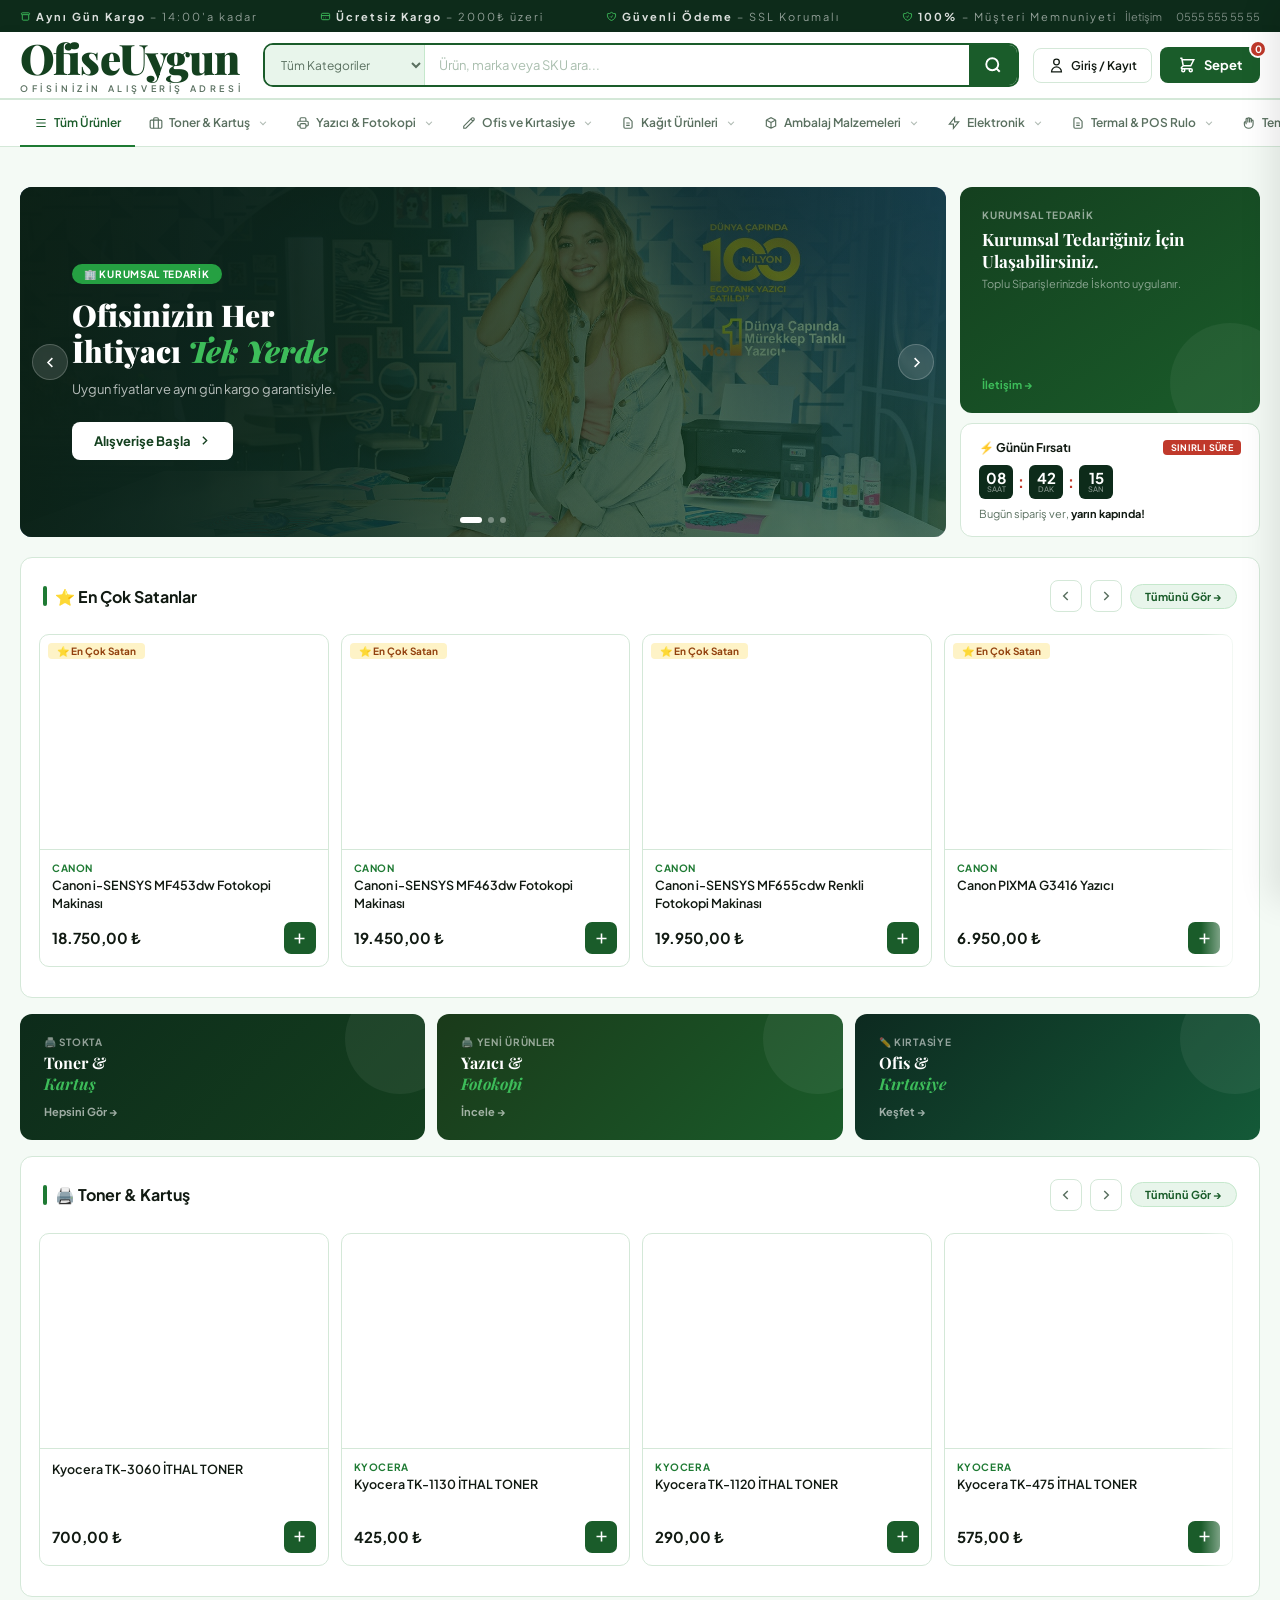
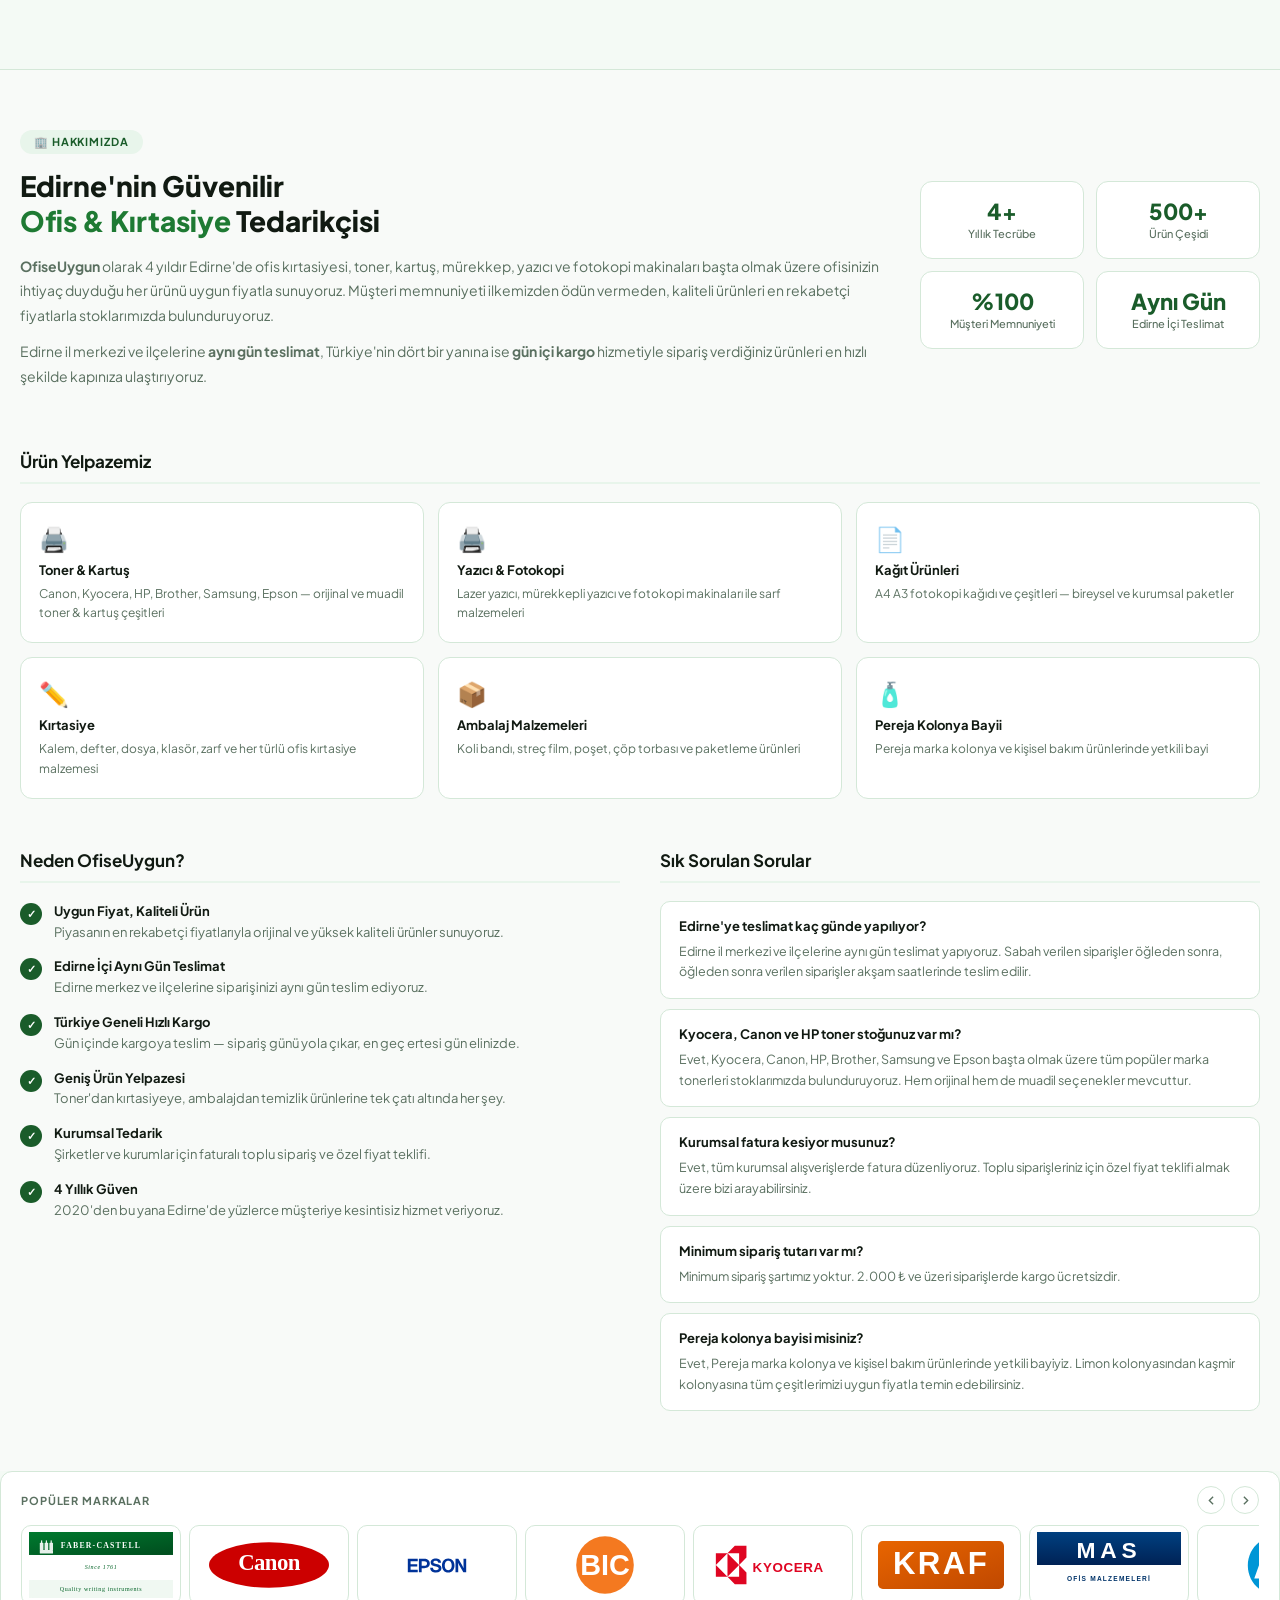
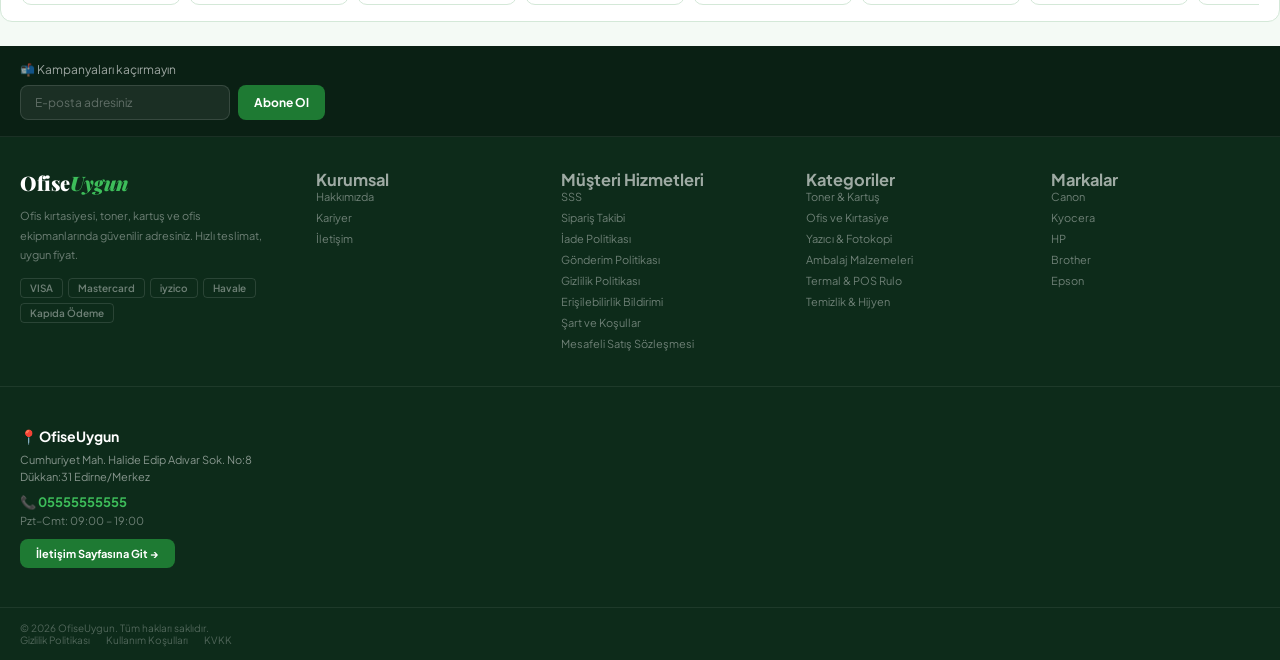
==== commit 0f4c4f25: "Update index.html" ====
--- a/index.html
+++ b/index.html
@@ -5,30 +5,30 @@
 <meta name="viewport" content="width=device-width, initial-scale=1.0">
 
 <!-- ══ SEO: TITLE & META ══ -->
-<title>SATT – Toner, Kartuş, Yazıcı ve Ofis Kırtasiye | Edirne</title>
+<title>OfiseUygun – Toner, Kartuş, Yazıcı ve Ofis Kırtasiye | Edirne</title>
 <meta name="description" content="Edirne'nin ofis kırtasiye, toner, kartuş ve yazıcı tedarikçisi. Canon, Kyocera, HP, Brother tonerleri uygun fiyatla. Aynı gün kargo. ☎ 05555555555">
-<meta name="keywords" content="toner, kartuş, yazıcı, ofis kırtasiye, Edirne kırtasiye, Kyocera toner, Canon toner, HP toner, Brother kartuş, fotokopi, SATT, ofis malzemeleri">
-<meta name="author" content="SATT">
+<meta name="keywords" content="toner, kartuş, yazıcı, ofis kırtasiye, Edirne kırtasiye, Kyocera toner, Canon toner, HP toner, Brother kartuş, fotokopi, ofiseuygun, ofis malzemeleri">
+<meta name="author" content="OfiseUygun">
 <meta name="robots" content="index, follow">
 <meta name="language" content="Turkish">
 <meta name="geo.region" content="TR-22">
 <meta name="geo.placename" content="Edirne">
 <link rel="stylesheet" href="css/style.css">
 <!-- ══ SEO: CANONICAL ══ -->
-<link rel="canonical" href="https://SATT.com/">
+<link rel="canonical" href="https://ofiseuygun.com/">
 
 <!-- ══ SEO: OPEN GRAPH ══ -->
 <meta property="og:type" content="website">
 <meta property="og:locale" content="tr_TR">
-<meta property="og:site_name" content="SATT">
-<meta property="og:title" content="SATT – Toner, Kartuş, Yazıcı ve Ofis Kırtasiye | Edirne">
+<meta property="og:site_name" content="OfiseUygun">
+<meta property="og:title" content="OfiseUygun – Toner, Kartuş, Yazıcı ve Ofis Kırtasiye | Edirne">
 <meta property="og:description" content="Edirne'nin ofis kırtasiye, toner, kartuş ve yazıcı tedarikçisi. Canon, Kyocera, HP, Brother tonerleri uygun fiyatla. Aynı gün kargo.">
-<meta property="og:url" content="https://SATT.com/">
-<meta property="og:image" content="https://SATT.com/og-image.jpg">
+<meta property="og:url" content="https://ofiseuygun.com/">
+<meta property="og:image" content="https://ofiseuygun.com/og-image.jpg">
 
 <!-- ══ SEO: TWITTER CARD ══ -->
 <meta name="twitter:card" content="summary_large_image">
-<meta name="twitter:title" content="SATT – Toner, Kartuş, Yazıcı ve Ofis Kırtasiye | Edirne">
+<meta name="twitter:title" content="OfiseUygun – Toner, Kartuş, Yazıcı ve Ofis Kırtasiye | Edirne">
 <meta name="twitter:description" content="Edirne'nin ofis kırtasiye ve toner tedarikçisi. Aynı gün kargo.">
 
 <!-- ══ SEO: STRUCTURED DATA – LocalBusiness ══ -->
@@ -36,10 +36,10 @@
 {
   "@context": "https://schema.org",
   "@type": "LocalBusiness",
-  "name": "SATT",
+  "name": "OfiseUygun",
   "alternateName": "Satt Büro Makinaları ve Kırtasiye Malzemeleri",
   "description": "Ofis kırtasiyesi, toner, kartuş ve yazıcı ürünlerinde güvenilir tedarikçi. Canon, Kyocera, HP, Brother ve daha fazla marka stokta.",
-  "url": "https://SATT.com",
+  "url": "https://ofiseuygun.com",
   "telephone": "+905555555555",
   "address": {
     "@type": "PostalAddress",
@@ -73,13 +73,13 @@
 {
   "@context": "https://schema.org",
   "@type": "WebSite",
-  "name": "SATT",
-  "url": "https://SATT.com",
+  "name": "OfiseUygun",
+  "url": "https://ofiseuygun.com",
   "potentialAction": {
     "@type": "SearchAction",
     "target": {
       "@type": "EntryPoint",
-      "urlTemplate": "https://SATT.com/?s={search_term_string}"
+      "urlTemplate": "https://ofiseuygun.com/?s={search_term_string}"
     },
     "query-input": "required name=search_term_string"
   }
@@ -138,7 +138,7 @@
   <nav class="main-nav" role="navigation" aria-label="Ana navigasyon">
     <div class="nav-inner">
       <!-- LOGO -->
-      <div class="logo" onclick="showHome()" role="link" aria-label="SATT Ana Sayfa" tabindex="0">
+      <div class="logo" onclick="showHome()" role="link" aria-label="OfiseUygun Ana Sayfa" tabindex="0">
         <div class="logo-text">
           <span class="ofis">Ofise</span><span class="uygun">Uygun</span>
         </div>
@@ -615,7 +615,7 @@
     <div class="wrap">
 
       <!-- ── H1 – SEO için kritik ── -->
-      <h1 class="sr-only">SATT – Edirne Ofis Kırtasiye, Toner, Kartuş ve Yazıcı Ürünleri</h1>
+      <h1 class="sr-only">OfiseUygun – Edirne Ofis Kırtasiye, Toner, Kartuş ve Yazıcı Ürünleri</h1>
 
       <!-- ── HERO SLIDER ── -->
       <section class="hero-section" aria-label="Kampanya bannerları">
@@ -862,9 +862,9 @@
         <!-- Sağ: Harita -->
         <div class="contact-right">
           <div class="contact-map-box">
-            <div class="map-label">📍 SATT – Konum</div>
+            <div class="map-label">📍 OfiseUygun – Konum</div>
             <iframe
-              title="SATT Konum – Edirne"
+              title="OfiseUygun Konum – Edirne"
               src="https://www.google.com/maps/embed?pb=!1m18!1m12!1m3!1d2980.0983376785007!2d26.5923901!3d41.6752196!2m3!1f0!2f0!3f0!3m2!1i1024!2i768!4f13.1!3m3!1m2!1s0x14b32fe55fc33cb1%3A0xd7c57110c255c296!2sSatt%20B%C3%BCro%20Makinaları%20ve%20Kırtasiye%20Malzemeleri!5e0!3m2!1str!2str!4v1774121212599!5m2!1str!2str"
               width="100%" height="380" style="border:0;border-radius:12px;" allowfullscreen="" loading="lazy" referrerpolicy="no-referrer-when-downgrade">
             </iframe>
@@ -897,7 +897,7 @@
         <div class="about-tag">🏢 Hakkımızda</div>
         <h2 class="about-title" id="about-title">Edirne'nin Güvenilir<br><em>Ofis & Kırtasiye</em> Tedarikçisi</h2>
         <p class="about-desc">
-          <strong>SATT</strong> olarak 4 yıldır Edirne'de ofis kırtasiyesi, toner, kartuş, mürekkep, yazıcı ve fotokopi makinaları başta olmak üzere ofisinizin ihtiyaç duyduğu her ürünü uygun fiyatla sunuyoruz. Müşteri memnuniyeti ilkemizden ödün vermeden, kaliteli ürünleri en rekabetçi fiyatlarla stoklarımızda bulunduruyoruz.
+          <strong>OfiseUygun</strong> olarak 4 yıldır Edirne'de ofis kırtasiyesi, toner, kartuş, mürekkep, yazıcı ve fotokopi makinaları başta olmak üzere ofisinizin ihtiyaç duyduğu her ürünü uygun fiyatla sunuyoruz. Müşteri memnuniyeti ilkemizden ödün vermeden, kaliteli ürünleri en rekabetçi fiyatlarla stoklarımızda bulunduruyoruz.
         </p>
         <p class="about-desc">
           Edirne il merkezi ve ilçelerine <strong>aynı gün teslimat</strong>, Türkiye'nin dört bir yanına ise <strong>gün içi kargo</strong> hizmetiyle sipariş verdiğiniz ürünleri en hızlı şekilde kapınıza ulaştırıyoruz.
@@ -965,7 +965,7 @@
 
       <!-- Neden Biz -->
       <div class="about-why">
-        <h3 class="about-sub-title">Neden SATT?</h3>
+        <h3 class="about-sub-title">Neden OfiseUygun?</h3>
         <ul class="about-why-list">
           <li>
             <span class="awy-icon">✓</span>
@@ -1107,14 +1107,14 @@
   <div class="footer-map-row">
     <div class="footer-map-inner">
       <address class="fmap-info" style="font-style:normal">
-        <div class="fmap-name">📍 SATT</div>
+        <div class="fmap-name">📍 OfiseUygun</div>
         <div class="fmap-addr">Cumhuriyet Mah. Halide Edip Adıvar Sok. No:8 Dükkan:31 Edirne/Merkez</div>
         <div class="fmap-phone"><a href="tel:+905555555555">📞 05555555555</a></div>
         <div class="fmap-hours"><time>Pzt–Cmt: 09:00 – 19:00</time></div>
         <a href="#" onclick="showPage('contactPage')" class="fmap-cta">İletişim Sayfasına Git →</a>
       </address>
       <iframe
-        title="SATT Konum Haritası"
+        title="OfiseUygun Konum Haritası"
         src="https://www.google.com/maps/embed?pb=!1m18!1m12!1m3!1d2980.0983376785007!2d26.5923901!3d41.6752196!2m3!1f0!2f0!3f0!3m2!1i1024!2i768!4f13.1!3m3!1m2!1s0x14b32fe55fc33cb1%3A0xd7c57110c255c296!2sSatt%20B%C3%BCro%20Makinaları%20ve%20Kırtasiye%20Malzemeleri!5e0!3m2!1str!2str!4v1774121212599!5m2!1str!2str"
         width="900" height="180" style="border:0;border-radius:10px;flex-shrink:0" allowfullscreen="" loading="lazy" referrerpolicy="no-referrer-when-downgrade">
       </iframe>
@@ -1123,7 +1123,7 @@
 
   <div class="footer-bottom">
     <div class="footer-bottom-inner">
-      <div>© <span id="fyear">2025</span> SATT. Tüm hakları saklıdır.</div>
+      <div>© <span id="fyear">2025</span> OfiseUygun. Tüm hakları saklıdır.</div>
       <div style="display:flex;gap:16px">
         <a href="#">Gizlilik Politikası</a>
         <a href="#">Kullanım Koşulları</a>
@@ -1144,7 +1144,7 @@
       <p class="policy-date">Son güncelleme: Mart 2025</p>
       <div class="policy-body">
         <h2>1. Kişisel Verilerin Toplanması</h2>
-        <p>SATT olarak, web sitemizi ziyaret ettiğinizde veya alışveriş yaptığınızda ad-soyad, e-posta adresi, telefon numarası, teslimat adresi ve ödeme bilgileri gibi kişisel verilerinizi topluyoruz. Bu veriler yalnızca hizmetlerimizi sunmak amacıyla kullanılır.</p>
+        <p>OfiseUygun olarak, web sitemizi ziyaret ettiğinizde veya alışveriş yaptığınızda ad-soyad, e-posta adresi, telefon numarası, teslimat adresi ve ödeme bilgileri gibi kişisel verilerinizi topluyoruz. Bu veriler yalnızca hizmetlerimizi sunmak amacıyla kullanılır.</p>
         <h2>2. Verilerin Kullanım Amacı</h2>
         <p>Toplanan veriler; sipariş işleme, kargo takibi, müşteri hizmetleri, kampanya bilgilendirmesi (açık rızanız dahilinde) ve yasal yükümlülüklerin yerine getirilmesi için kullanılmaktadır.</p>
         <h2>3. Verilerin Paylaşımı</h2>
@@ -1152,9 +1152,9 @@
         <h2>4. Çerezler (Cookie)</h2>
         <p>Sitemiz, kullanıcı deneyimini iyileştirmek amacıyla çerezler kullanmaktadır. Tarayıcı ayarlarınızdan çerezleri devre dışı bırakabilirsiniz; ancak bu durumda bazı özellikler düzgün çalışmayabilir.</p>
         <h2>5. KVKK Kapsamındaki Haklarınız</h2>
-        <p>6698 sayılı Kişisel Verilerin Korunması Kanunu kapsamında; verilerinize erişme, düzeltme, silme, işlemeyi kısıtlama ve itiraz etme haklarına sahipsiniz. Talepleriniz için <strong>info@SATT.com</strong> adresine yazabilirsiniz.</p>
+        <p>6698 sayılı Kişisel Verilerin Korunması Kanunu kapsamında; verilerinize erişme, düzeltme, silme, işlemeyi kısıtlama ve itiraz etme haklarına sahipsiniz. Talepleriniz için <strong>info@ofiseuygun.com</strong> adresine yazabilirsiniz.</p>
         <h2>6. İletişim</h2>
-        <p>Gizlilik politikamıza ilişkin sorularınız için: <strong>SATT – Cumhuriyet Mah. Halide Edip Adıvar Sok. No:8 Edirne</strong> | Tel: 05555555555</p>
+        <p>Gizlilik politikamıza ilişkin sorularınız için: <strong>OfiseUygun – Cumhuriyet Mah. Halide Edip Adıvar Sok. No:8 Edirne</strong> | Tel: 05555555555</p>
       </div>
     </div>
   </div>
@@ -1169,7 +1169,7 @@
       <p class="policy-date">Son güncelleme: Mart 2025</p>
       <div class="policy-body">
         <h2>1. Taahhüdümüz</h2>
-        <p>SATT olarak, web sitemizin tüm kullanıcılar tarafından — engelli bireyler de dahil olmak üzere — erişilebilir olmasını sağlamayı taahhüt ediyoruz. WCAG 2.1 AA standartlarına uyum hedefliyoruz.</p>
+        <p>OfiseUygun olarak, web sitemizin tüm kullanıcılar tarafından — engelli bireyler de dahil olmak üzere — erişilebilir olmasını sağlamayı taahhüt ediyoruz. WCAG 2.1 AA standartlarına uyum hedefliyoruz.</p>
         <h2>2. Alınan Önlemler</h2>
         <p>Sitemizde uyguladığımız erişilebilirlik önlemleri şunlardır:</p>
         <ul>
@@ -1182,7 +1182,7 @@
         <h2>3. Bilinen Sınırlılıklar</h2>
         <p>Bazı üçüncü taraf eklentiler ve gömülü içerikler (harita, ödeme arayüzü) erişilebilirlik standartlarımızı tam karşılamayabilir. Bu konularda sürekli iyileştirme çalışmaları yürütmekteyiz.</p>
         <h2>4. Geri Bildirim</h2>
-        <p>Erişilebilirlik sorunlarını bildirmek veya yardım talep etmek için: <strong>info@SATT.com</strong> veya <strong>05555555555</strong> numaralı telefon.</p>
+        <p>Erişilebilirlik sorunlarını bildirmek veya yardım talep etmek için: <strong>info@ofiseuygun.com</strong> veya <strong>05555555555</strong> numaralı telefon.</p>
       </div>
     </div>
   </div>
@@ -1222,15 +1222,15 @@
       <p class="policy-date">Son güncelleme: Mart 2025</p>
       <div class="policy-body">
         <h2>1. Taraflar</h2>
-        <p>Bu şart ve koşullar, <strong>SATT (Satt Büro Makinaları ve Kırtasiye Malzemeleri)</strong> ile web sitesini kullanan ziyaretçi/alıcı arasında geçerlidir.</p>
+        <p>Bu şart ve koşullar, <strong>OfiseUygun (Satt Büro Makinaları ve Kırtasiye Malzemeleri)</strong> ile web sitesini kullanan ziyaretçi/alıcı arasında geçerlidir.</p>
         <h2>2. Hizmetin Kapsamı</h2>
-        <p>SATT, ofis kırtasiyesi, toner, kartuş, yazıcı ve ilgili ürünlerin satışını gerçekleştiren bir e-ticaret platformudur. Sitemizde yayımlanan ürün bilgileri, fiyatlar ve stok durumu önceden haber verilmeksizin değiştirilebilir.</p>
+        <p>OfiseUygun, ofis kırtasiyesi, toner, kartuş, yazıcı ve ilgili ürünlerin satışını gerçekleştiren bir e-ticaret platformudur. Sitemizde yayımlanan ürün bilgileri, fiyatlar ve stok durumu önceden haber verilmeksizin değiştirilebilir.</p>
         <h2>3. Sipariş ve Ödeme</h2>
         <p>Sipariş onayı, ödemenin başarıyla tamamlanmasından sonra geçerlilik kazanır. Ödeme; kredi/banka kartı, havale veya kapıda ödeme yöntemleriyle yapılabilir.</p>
         <h2>4. Fiyat ve Stok</h2>
         <p>Fiyatlar KDV dahildir. Stok dışı ürünler için siparişiniz iptal edilerek ödemeniz iade edilir. Yazım hatası kaynaklı fiyat hatalarında sipariş kabul edilmeme hakkı saklıdır.</p>
         <h2>5. Fikri Mülkiyet</h2>
-        <p>Sitemizde yer alan tüm içerik (metin, görsel, logo, tasarım) SATT'a aittir. İzinsiz kullanım yasaktır.</p>
+        <p>Sitemizde yer alan tüm içerik (metin, görsel, logo, tasarım) OfiseUygun'a aittir. İzinsiz kullanım yasaktır.</p>
         <h2>6. Uygulanacak Hukuk</h2>
         <p>Bu sözleşmeden doğacak uyuşmazlıklarda Türkiye Cumhuriyeti hukuku uygulanır; yetkili mahkeme Edirne Mahkemeleri'dir.</p>
       </div>
@@ -1257,9 +1257,9 @@
           <li>Dijital içerikler ve yazılımlar</li>
         </ul>
         <h2>3. İade Süreci</h2>
-        <p>İade talebinizi <strong>05555555555</strong> numaralı hattı arayarak veya <strong>info@SATT.com</strong> adresine e-posta göndererek başlatabilirsiniz. Onaylanan iadelerde ürün, orijinal ambalajında ve eksiksiz olarak teslim edilmelidir.</p>
+        <p>İade talebinizi <strong>05555555555</strong> numaralı hattı arayarak veya <strong>info@ofiseuygun.com</strong> adresine e-posta göndererek başlatabilirsiniz. Onaylanan iadelerde ürün, orijinal ambalajında ve eksiksiz olarak teslim edilmelidir.</p>
         <h2>4. Kargo Ücreti</h2>
-        <p>Ürün hasarlı veya hatalı gönderilmişse iade kargo ücreti SATT tarafından karşılanır. Cayma hakkı kapsamındaki iadelerde kargo bedeli alıcıya aittir.</p>
+        <p>Ürün hasarlı veya hatalı gönderilmişse iade kargo ücreti OfiseUygun tarafından karşılanır. Cayma hakkı kapsamındaki iadelerde kargo bedeli alıcıya aittir.</p>
         <h2>5. Para İadesi</h2>
         <p>Ürünün tarafımıza ulaşması ve kontrolünün tamamlanmasından sonra <strong>14 iş günü</strong> içinde ödeme yönteminize iade yapılır.</p>
       </div>
@@ -1279,17 +1279,17 @@
         <p><strong>Unvan:</strong> Satt Büro Makinaları ve Kırtasiye Malzemeleri<br>
         <strong>Adres:</strong> Cumhuriyet Mah. Halide Edip Adıvar Sok. No:8 Dükkan:31, Edirne Merkez<br>
         <strong>Telefon:</strong> 05555555555<br>
-        <strong>E-posta:</strong> info@SATT.com</p>
+        <strong>E-posta:</strong> info@ofiseuygun.com</p>
         <h2>MADDE 2 – ALICI BİLGİLERİ</h2>
         <p>Alıcı bilgileri, sipariş esnasında doldurulan form aracılığıyla temin edilir.</p>
         <h2>MADDE 3 – SÖZLEŞMENİN KONUSU</h2>
-        <p>Bu sözleşme; alıcının, satıcıya ait <strong>SATT.com</strong> adresinden sipariş ettiği ürünlerin satışı ve teslimatına ilişkin olup 6502 sayılı Tüketicinin Korunması Hakkında Kanun ile Mesafeli Sözleşmeler Yönetmeliği hükümlerine tabidir.</p>
+        <p>Bu sözleşme; alıcının, satıcıya ait <strong>ofiseuygun.com</strong> adresinden sipariş ettiği ürünlerin satışı ve teslimatına ilişkin olup 6502 sayılı Tüketicinin Korunması Hakkında Kanun ile Mesafeli Sözleşmeler Yönetmeliği hükümlerine tabidir.</p>
         <h2>MADDE 4 – ÜRÜN BİLGİLERİ</h2>
         <p>Sözleşme konusu ürünlerin temel nitelikleri, fiyatlar ve stok durumu sipariş özeti ekranında ve onay e-postasında yer almaktadır.</p>
         <h2>MADDE 5 – TESLİMAT</h2>
         <p>Ürünler, sipariş onayından itibaren <strong>1–3 iş günü</strong> içinde belirtilen adrese kargo ile teslim edilir. Stok yetersizliği durumunda alıcı bilgilendirilir.</p>
         <h2>MADDE 6 – CAYMA HAKKI</h2>
-        <p>Alıcı, teslim tarihinden itibaren <strong>14 gün</strong> içinde herhangi bir gerekçe göstermeksizin ve cezai şart ödemeksizin sözleşmeden cayma hakkına sahiptir. Cayma bildiriminin <strong>info@SATT.com</strong> adresine iletilmesi yeterlidir.</p>
+        <p>Alıcı, teslim tarihinden itibaren <strong>14 gün</strong> içinde herhangi bir gerekçe göstermeksizin ve cezai şart ödemeksizin sözleşmeden cayma hakkına sahiptir. Cayma bildiriminin <strong>info@ofiseuygun.com</strong> adresine iletilmesi yeterlidir.</p>
         <h2>MADDE 7 – CAYMA HAKKININ İSTİSNALARI</h2>
         <p>Ambalajı açılmış toner/kartuş, hijyenik ürünler ve özel siparişler cayma hakkı kapsamı dışındadır.</p>
         <h2>MADDE 8 – UYUŞMAZLIK ÇÖZÜMÜ</h2>
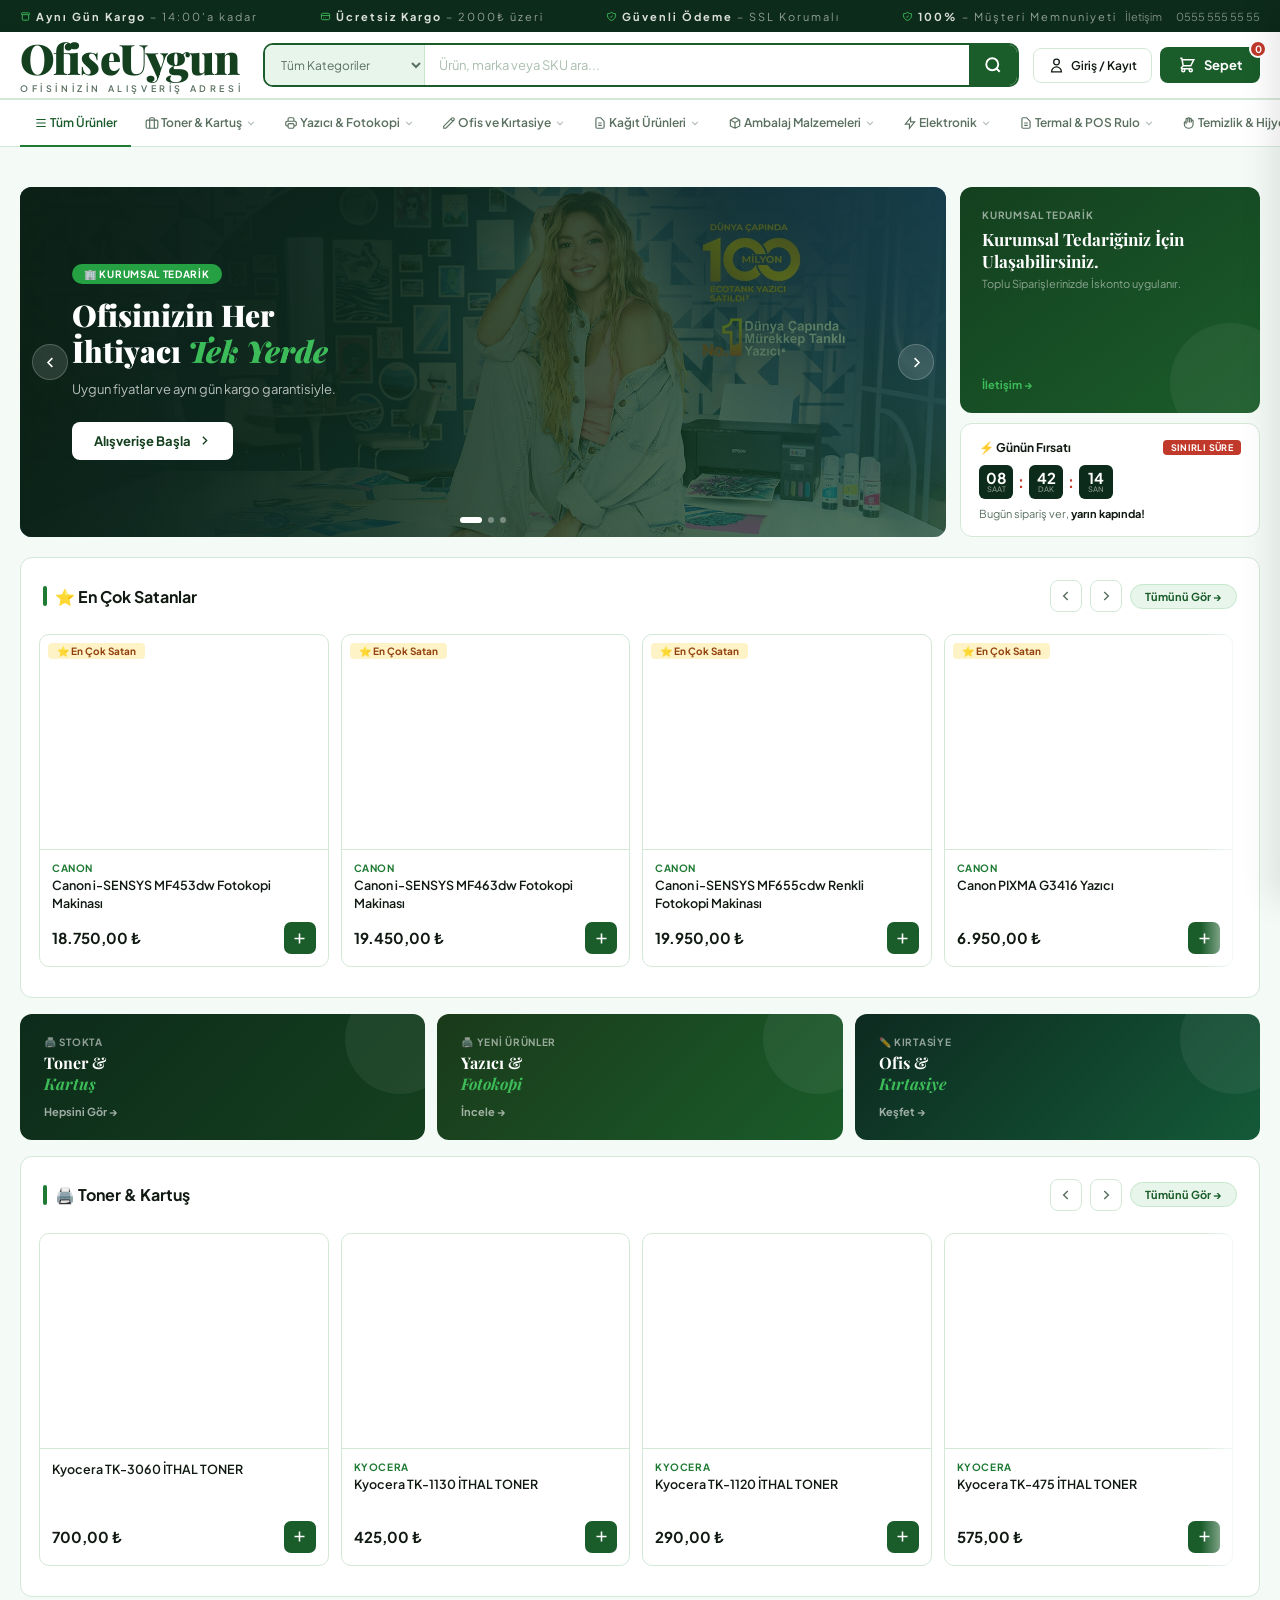
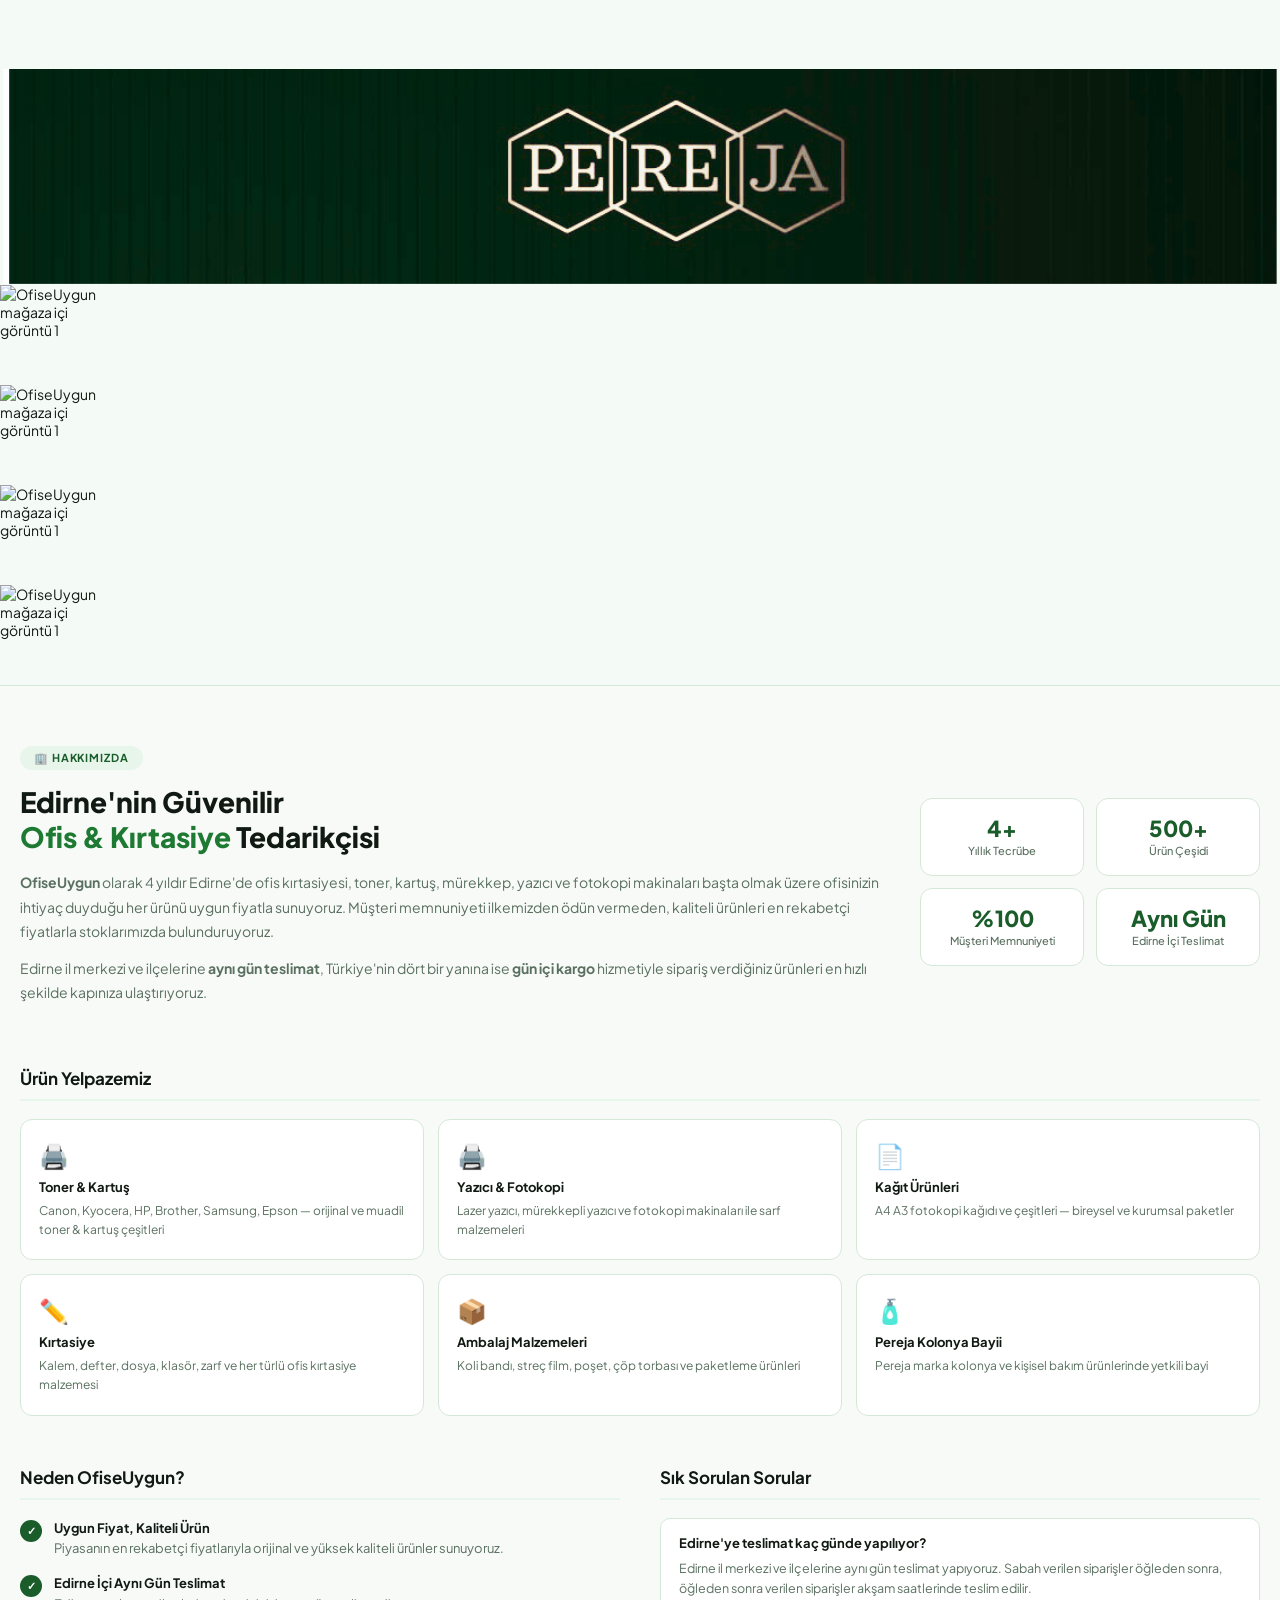
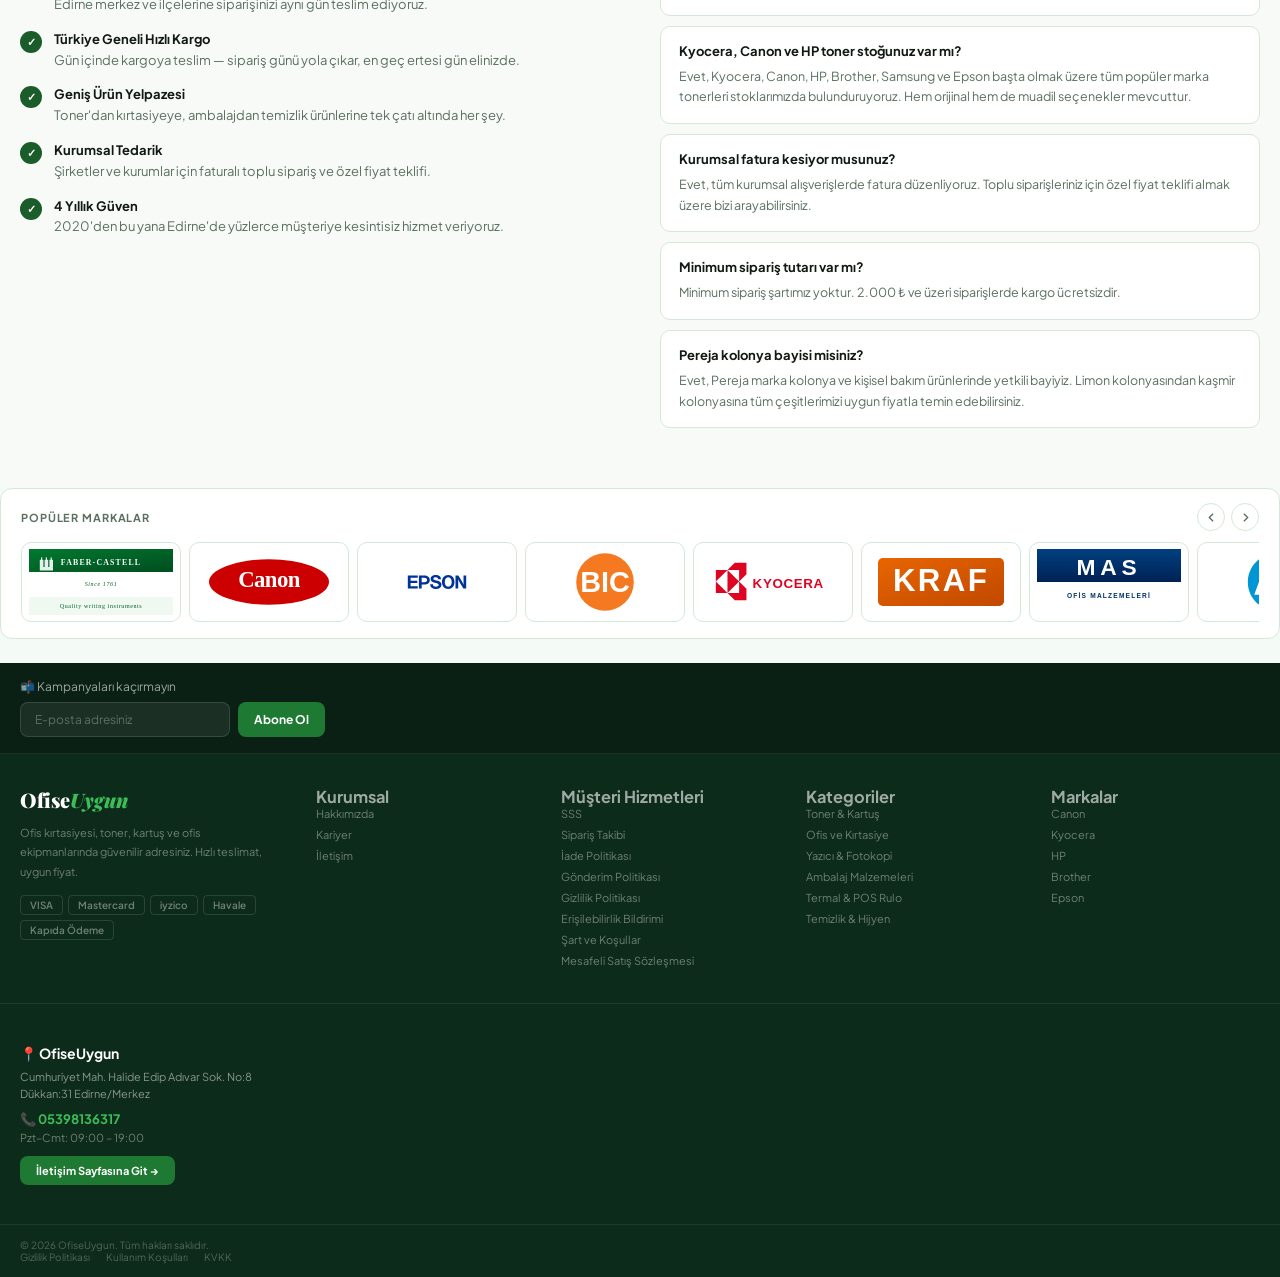
==== commit 9986d6e6: "Update index.html" ====
--- a/index.html
+++ b/index.html
@@ -6,7 +6,7 @@
 
 <!-- ══ SEO: TITLE & META ══ -->
 <title>OfiseUygun – Toner, Kartuş, Yazıcı ve Ofis Kırtasiye | Edirne</title>
-<meta name="description" content="Edirne'nin ofis kırtasiye, toner, kartuş ve yazıcı tedarikçisi. Canon, Kyocera, HP, Brother tonerleri uygun fiyatla. Aynı gün kargo. ☎ 05555555555">
+<meta name="description" content="Edirne'nin ofis kırtasiye, toner, kartuş ve yazıcı tedarikçisi. Canon, Kyocera, HP, Brother tonerleri uygun fiyatla. Aynı gün kargo. ☎ 05398136317">
 <meta name="keywords" content="toner, kartuş, yazıcı, ofis kırtasiye, Edirne kırtasiye, Kyocera toner, Canon toner, HP toner, Brother kartuş, fotokopi, ofiseuygun, ofis malzemeleri">
 <meta name="author" content="OfiseUygun">
 <meta name="robots" content="index, follow">
@@ -40,7 +40,7 @@
   "alternateName": "Satt Büro Makinaları ve Kırtasiye Malzemeleri",
   "description": "Ofis kırtasiyesi, toner, kartuş ve yazıcı ürünlerinde güvenilir tedarikçi. Canon, Kyocera, HP, Brother ve daha fazla marka stokta.",
   "url": "https://ofiseuygun.com",
-  "telephone": "+905555555555",
+  "telephone": "+905398136317",
   "address": {
     "@type": "PostalAddress",
     "streetAddress": "Cumhuriyet Mah. Halide Edip Adıvar Sok. No:8 Dükkan:31",
@@ -128,7 +128,7 @@
     </div>
     <div class="info-right">
       <a href="#" onclick="showPage('contactPage')">İletişim</a>
-      <a href="tel:05555555555" aria-label="Bizi arayın: 0 555 555 5555">0555 555 55 55</a>
+      <a href="tel:05398136317" aria-label="Bizi arayın: 0 555 555 5555">0555 555 55 55</a>
     </div>
   </div>
 </div>
@@ -810,7 +810,7 @@
           <div class="contact-info-cards">
             <div class="contact-info-card">
               <div class="cic-icon"><svg fill="none" viewBox="0 0 24 24" stroke="currentColor" stroke-width="2" aria-hidden="true"><path d="M3 5a2 2 0 012-2h3.28a1 1 0 01.948.684l1.498 4.493a1 1 0 01-.502 1.21l-2.257 1.13a11.042 11.042 0 005.516 5.516l1.13-2.257a1 1 0 011.21-.502l4.493 1.498a1 1 0 01.684.949V19a2 2 0 01-2 2h-1C9.716 21 3 14.284 3 6V5z"/></svg></div>
-              <div><div class="cic-label">Telefon</div><div class="cic-val"><a href="tel:+905555555555" aria-label="Telefon: 05555555555">05555555555</a></div></div>
+              <div><div class="cic-label">Telefon</div><div class="cic-val"><a href="tel:+905398136317" aria-label="Telefon: 05398136317">05398136317</a></div></div>
             </div>
             <div class="contact-info-card">
               <div class="cic-icon"><svg fill="none" viewBox="0 0 24 24" stroke="currentColor" stroke-width="2" aria-hidden="true"><path d="M17.657 16.657L13.414 20.9a1.998 1.998 0 01-2.827 0l-4.244-4.243a8 8 0 1111.314 0z"/><path d="M15 11a3 3 0 11-6 0 3 3 0 016 0z"/></svg></div>
@@ -879,7 +879,7 @@
               <div class="ckbf">✓ Aynı gün teslimat</div>
               <div class="ckbf">✓ Özel fiyat teklifi</div>
             </div>
-            <a href="tel:05555555555" class="ckb-btn" aria-label="Kurumsal tedarik için ara">Hemen Ara: 05555555555</a>
+            <a href="tel:05398136317" class="ckb-btn" aria-label="Kurumsal tedarik için ara">Hemen Ara: 05398136317</a>
           </div>
         </div>
       </div>
@@ -887,8 +887,28 @@
   </div>
 </div>
 
+<section id="image-galery">
+  <div class="image-text" style="display: flex; justify-content: center; align-items: center; flex-direction: column;">
+  <img src="img/pereja-banner.svg" alt="" width="1300px" height="auto">
+  </div>
+  <div class="image-galery">
+    <div class="image-galery__item">
+        <img src="img/pereja-1.jpg" alt="OfiseUygun mağaza içi görüntü 1" width="100px" height="100px">
+    </div>
+    <div class="image-galery__item">
+        <img src="img/pereja-1.jpg" alt="OfiseUygun mağaza içi görüntü 1" width="100px" height="100px">
+    </div>
+    <div class="image-galery__item">
+        <img src="img/pereja-1.jpg" alt="OfiseUygun mağaza içi görüntü 1" width="100px" height="100px">
+    </div><div class="image-galery__item">
+        <img src="img/pereja-1.jpg" alt="OfiseUygun mağaza içi görüntü 1" width="100px" height="100px">
+    </div>
+  </div>
+</section>
+
+
 <!-- ══ HAKKIMIZDA / SEO BÖLÜMÜ ══ -->
-<section class="about-seo-section" aria-labelledby="about-title">
+<section id="about-seo-section" class="about-seo-section" aria-labelledby="about-title">
   <div class="wrap">
 
     <!-- Üst: Başlık + Özet -->
@@ -1024,6 +1044,8 @@
     </div>
   </div>
 </section>
+
+
 <!-- ══ MARKALAR ══ -->
 <section class="brand-strip" id="brandStrip" aria-label="Popüler markalar">
   <div class="wrap">
@@ -1069,13 +1091,13 @@
     </div>
     <nav class="f-col" aria-label="Kurumsal linkler">
       <h3>Kurumsal</h3>
-      <a href="#">Hakkımızda</a>
+      <a href="#about-seo-section">Hakkımızda</a>
       <a href="#">Kariyer</a>
       <a href="#" onclick="showPage('contactPage')">İletişim</a>
     </nav>
     <nav class="f-col" aria-label="Müşteri hizmetleri">
       <h3>Müşteri Hizmetleri</h3>
-      <a href="#">SSS</a>
+      <a href="#about-seo-section">SSS</a>
       <a href="#">Sipariş Takibi</a>
       <a href="#" onclick="event.preventDefault();showPage('iadePage')">İade Politikası</a>
       <a href="#" onclick="event.preventDefault();showPage('gonderimPage')">Gönderim Politikası</a>
@@ -1109,7 +1131,7 @@
       <address class="fmap-info" style="font-style:normal">
         <div class="fmap-name">📍 OfiseUygun</div>
         <div class="fmap-addr">Cumhuriyet Mah. Halide Edip Adıvar Sok. No:8 Dükkan:31 Edirne/Merkez</div>
-        <div class="fmap-phone"><a href="tel:+905555555555">📞 05555555555</a></div>
+        <div class="fmap-phone"><a href="tel:+905398136317">📞 05398136317</a></div>
         <div class="fmap-hours"><time>Pzt–Cmt: 09:00 – 19:00</time></div>
         <a href="#" onclick="showPage('contactPage')" class="fmap-cta">İletişim Sayfasına Git →</a>
       </address>
@@ -1154,7 +1176,7 @@
         <h2>5. KVKK Kapsamındaki Haklarınız</h2>
         <p>6698 sayılı Kişisel Verilerin Korunması Kanunu kapsamında; verilerinize erişme, düzeltme, silme, işlemeyi kısıtlama ve itiraz etme haklarına sahipsiniz. Talepleriniz için <strong>info@ofiseuygun.com</strong> adresine yazabilirsiniz.</p>
         <h2>6. İletişim</h2>
-        <p>Gizlilik politikamıza ilişkin sorularınız için: <strong>OfiseUygun – Cumhuriyet Mah. Halide Edip Adıvar Sok. No:8 Edirne</strong> | Tel: 05555555555</p>
+        <p>Gizlilik politikamıza ilişkin sorularınız için: <strong>OfiseUygun – Cumhuriyet Mah. Halide Edip Adıvar Sok. No:8 Edirne</strong> | Tel: 05398136317</p>
       </div>
     </div>
   </div>
@@ -1182,7 +1204,7 @@
         <h2>3. Bilinen Sınırlılıklar</h2>
         <p>Bazı üçüncü taraf eklentiler ve gömülü içerikler (harita, ödeme arayüzü) erişilebilirlik standartlarımızı tam karşılamayabilir. Bu konularda sürekli iyileştirme çalışmaları yürütmekteyiz.</p>
         <h2>4. Geri Bildirim</h2>
-        <p>Erişilebilirlik sorunlarını bildirmek veya yardım talep etmek için: <strong>info@ofiseuygun.com</strong> veya <strong>05555555555</strong> numaralı telefon.</p>
+        <p>Erişilebilirlik sorunlarını bildirmek veya yardım talep etmek için: <strong>info@ofiseuygun.com</strong> veya <strong>05398136317</strong> numaralı telefon.</p>
       </div>
     </div>
   </div>
@@ -1205,7 +1227,7 @@
         <h2>4. Teslimat Süresi</h2>
         <p>Türkiye genelinde ortalama teslimat süresi <strong>1–3 iş günüdür.</strong> Uzak bölgeler ve adresin güncellenmesi gereken durumlarda bu süre uzayabilir.</p>
         <h2>5. Kargo Takibi</h2>
-        <p>Sipariş kargoya verildiğinde e-posta ile takip kodu iletilir. Herhangi bir sorun yaşarsanız <strong>05555555555</strong> numaralı hattı arayabilirsiniz.</p>
+        <p>Sipariş kargoya verildiğinde e-posta ile takip kodu iletilir. Herhangi bir sorun yaşarsanız <strong>05398136317</strong> numaralı hattı arayabilirsiniz.</p>
         <h2>6. Hasarlı / Eksik Ürün</h2>
         <p>Kargo teslimatında ürünlerin hasarlı veya eksik olduğunu tespit ederseniz, teslim almadan tutanak tutturmanızı ve bizi derhal bilgilendirmenizi öneririz.</p>
       </div>
@@ -1257,7 +1279,7 @@
           <li>Dijital içerikler ve yazılımlar</li>
         </ul>
         <h2>3. İade Süreci</h2>
-        <p>İade talebinizi <strong>05555555555</strong> numaralı hattı arayarak veya <strong>info@ofiseuygun.com</strong> adresine e-posta göndererek başlatabilirsiniz. Onaylanan iadelerde ürün, orijinal ambalajında ve eksiksiz olarak teslim edilmelidir.</p>
+        <p>İade talebinizi <strong>05398136317</strong> numaralı hattı arayarak veya <strong>info@ofiseuygun.com</strong> adresine e-posta göndererek başlatabilirsiniz. Onaylanan iadelerde ürün, orijinal ambalajında ve eksiksiz olarak teslim edilmelidir.</p>
         <h2>4. Kargo Ücreti</h2>
         <p>Ürün hasarlı veya hatalı gönderilmişse iade kargo ücreti OfiseUygun tarafından karşılanır. Cayma hakkı kapsamındaki iadelerde kargo bedeli alıcıya aittir.</p>
         <h2>5. Para İadesi</h2>
@@ -1278,7 +1300,7 @@
         <h2>MADDE 1 – SATICI BİLGİLERİ</h2>
         <p><strong>Unvan:</strong> Satt Büro Makinaları ve Kırtasiye Malzemeleri<br>
         <strong>Adres:</strong> Cumhuriyet Mah. Halide Edip Adıvar Sok. No:8 Dükkan:31, Edirne Merkez<br>
-        <strong>Telefon:</strong> 05555555555<br>
+        <strong>Telefon:</strong> 05398136317<br>
         <strong>E-posta:</strong> info@ofiseuygun.com</p>
         <h2>MADDE 2 – ALICI BİLGİLERİ</h2>
         <p>Alıcı bilgileri, sipariş esnasında doldurulan form aracılığıyla temin edilir.</p>
--- a/css/style.css
+++ b/css/style.css
@@ -80,7 +80,7 @@
 /* ── CATEGORY BAR ── */
 .cat-bar{background:#fff;border-bottom:1px solid var(--border);position:relative;z-index:380;overflow:visible}
 .cat-bar-inner{max-width:1300px;margin:0 auto;padding:0 20px;height:var(--cat-h);display:flex;align-items:stretch;overflow:visible;scrollbar-width:none;position:relative}
-.cat-bar-inner::-webkit-scrollbar{display:none}.cbi{display:flex;align-items:center;gap:6px;padding:0 14px;font-size:12px;font-weight:600;color:var(--muted);cursor:pointer;white-space:nowrap;border-bottom:2.5px solid transparent;margin-bottom:-1px;transition:color .15s,border-color .15s;flex-shrink:0;position:relative;overflow:visible}
+.cat-bar-inner::-webkit-scrollbar{display:none}.cbi{display:flex;align-items:center;gap:2px;padding:0 14px;font-size:12px;font-weight:600;color:var(--muted);cursor:pointer;white-space:nowrap;border-bottom:2px solid transparent;margin-bottom:-1px;transition:color .15s,border-color .15s;flex-shrink:0;position:relative;overflow:visible}
 .cbi:hover,.cbi.active{color:var(--g700);border-color:var(--g600)}
 .cbi svg{width:14px;height:14px;flex-shrink:0}
 
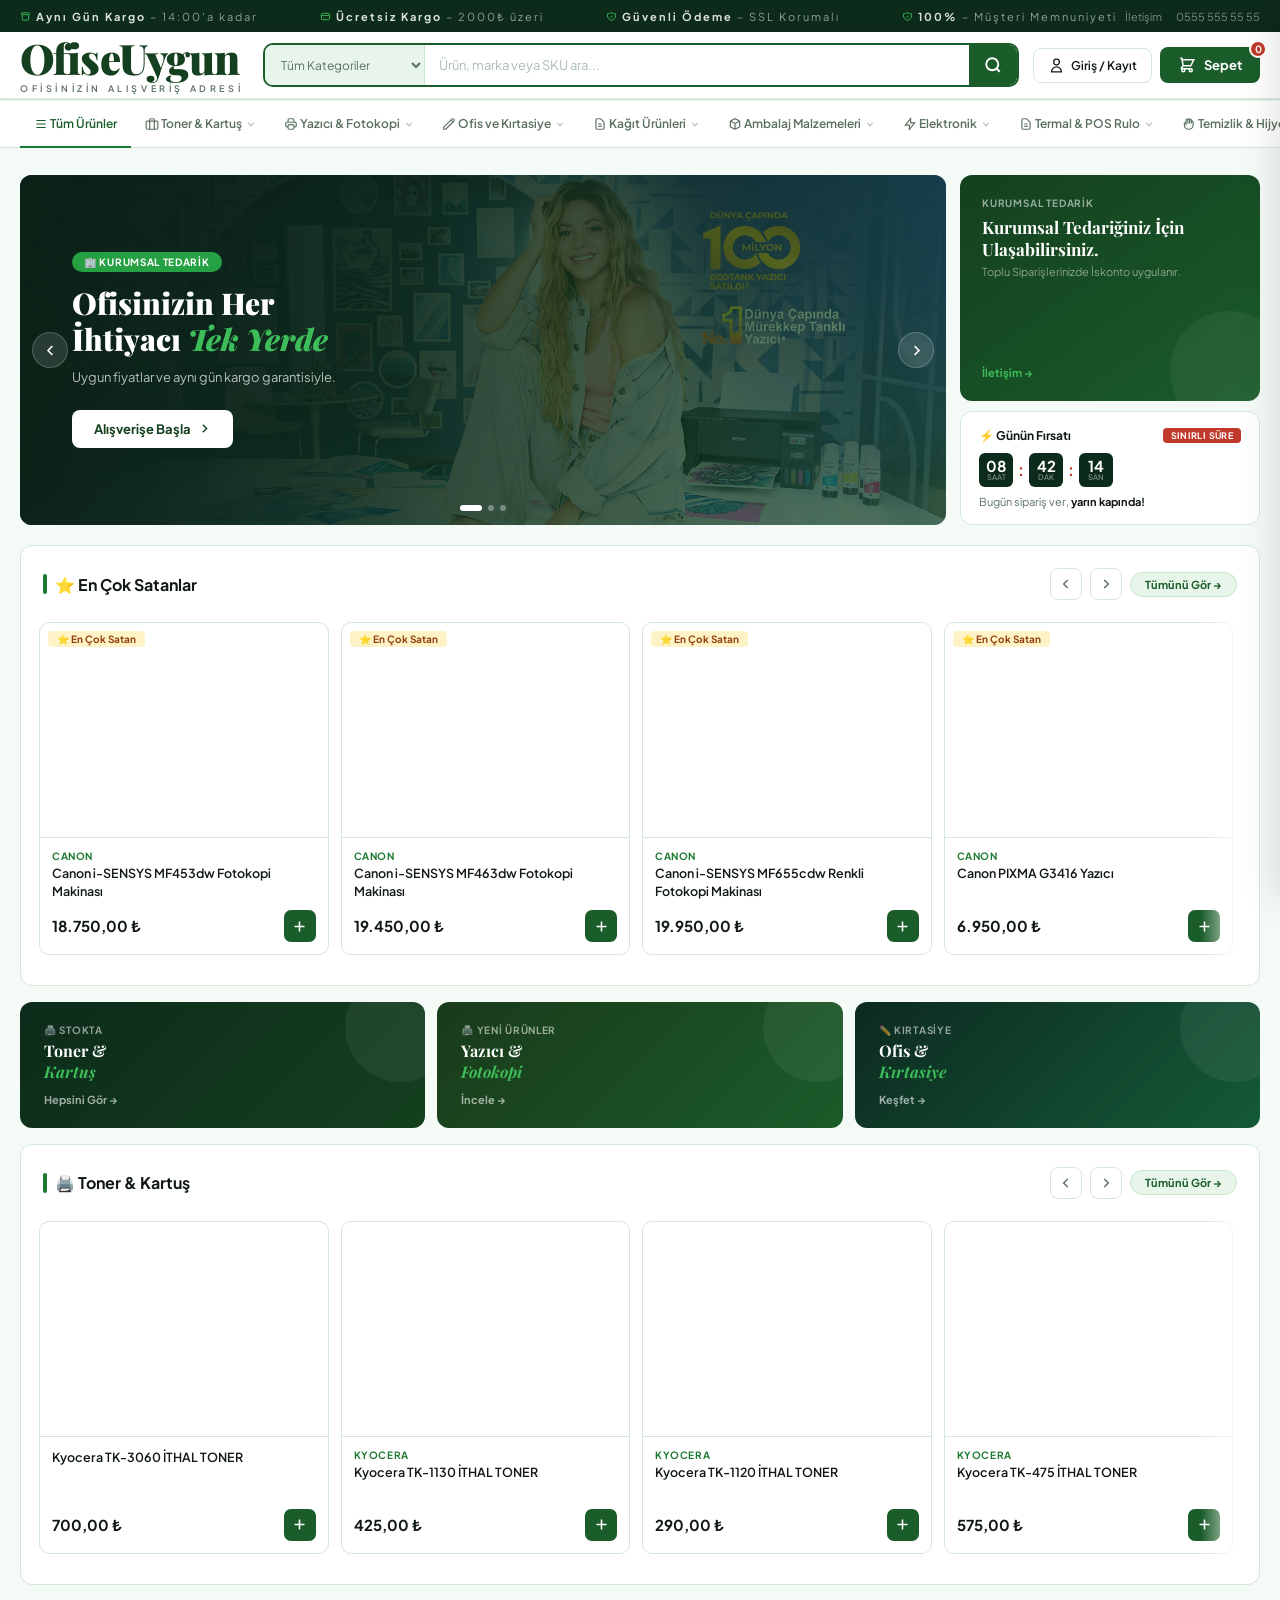
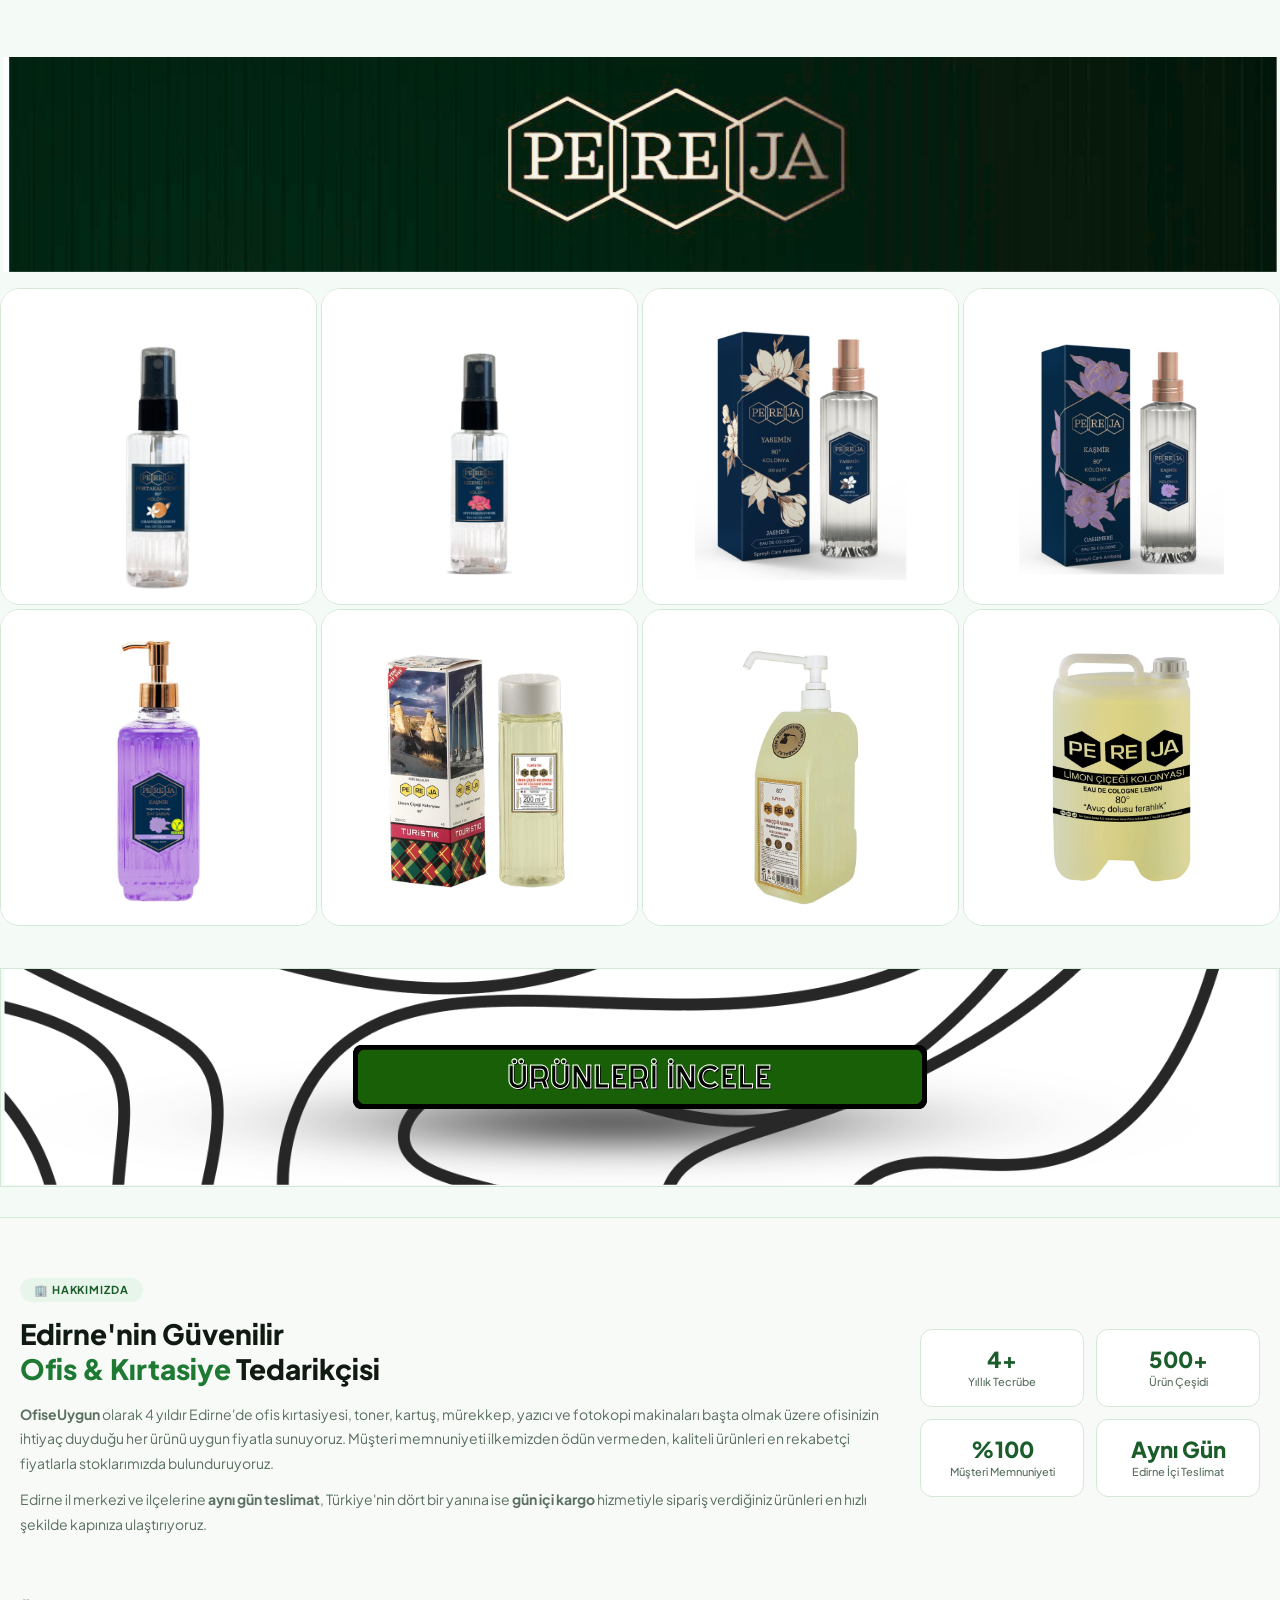
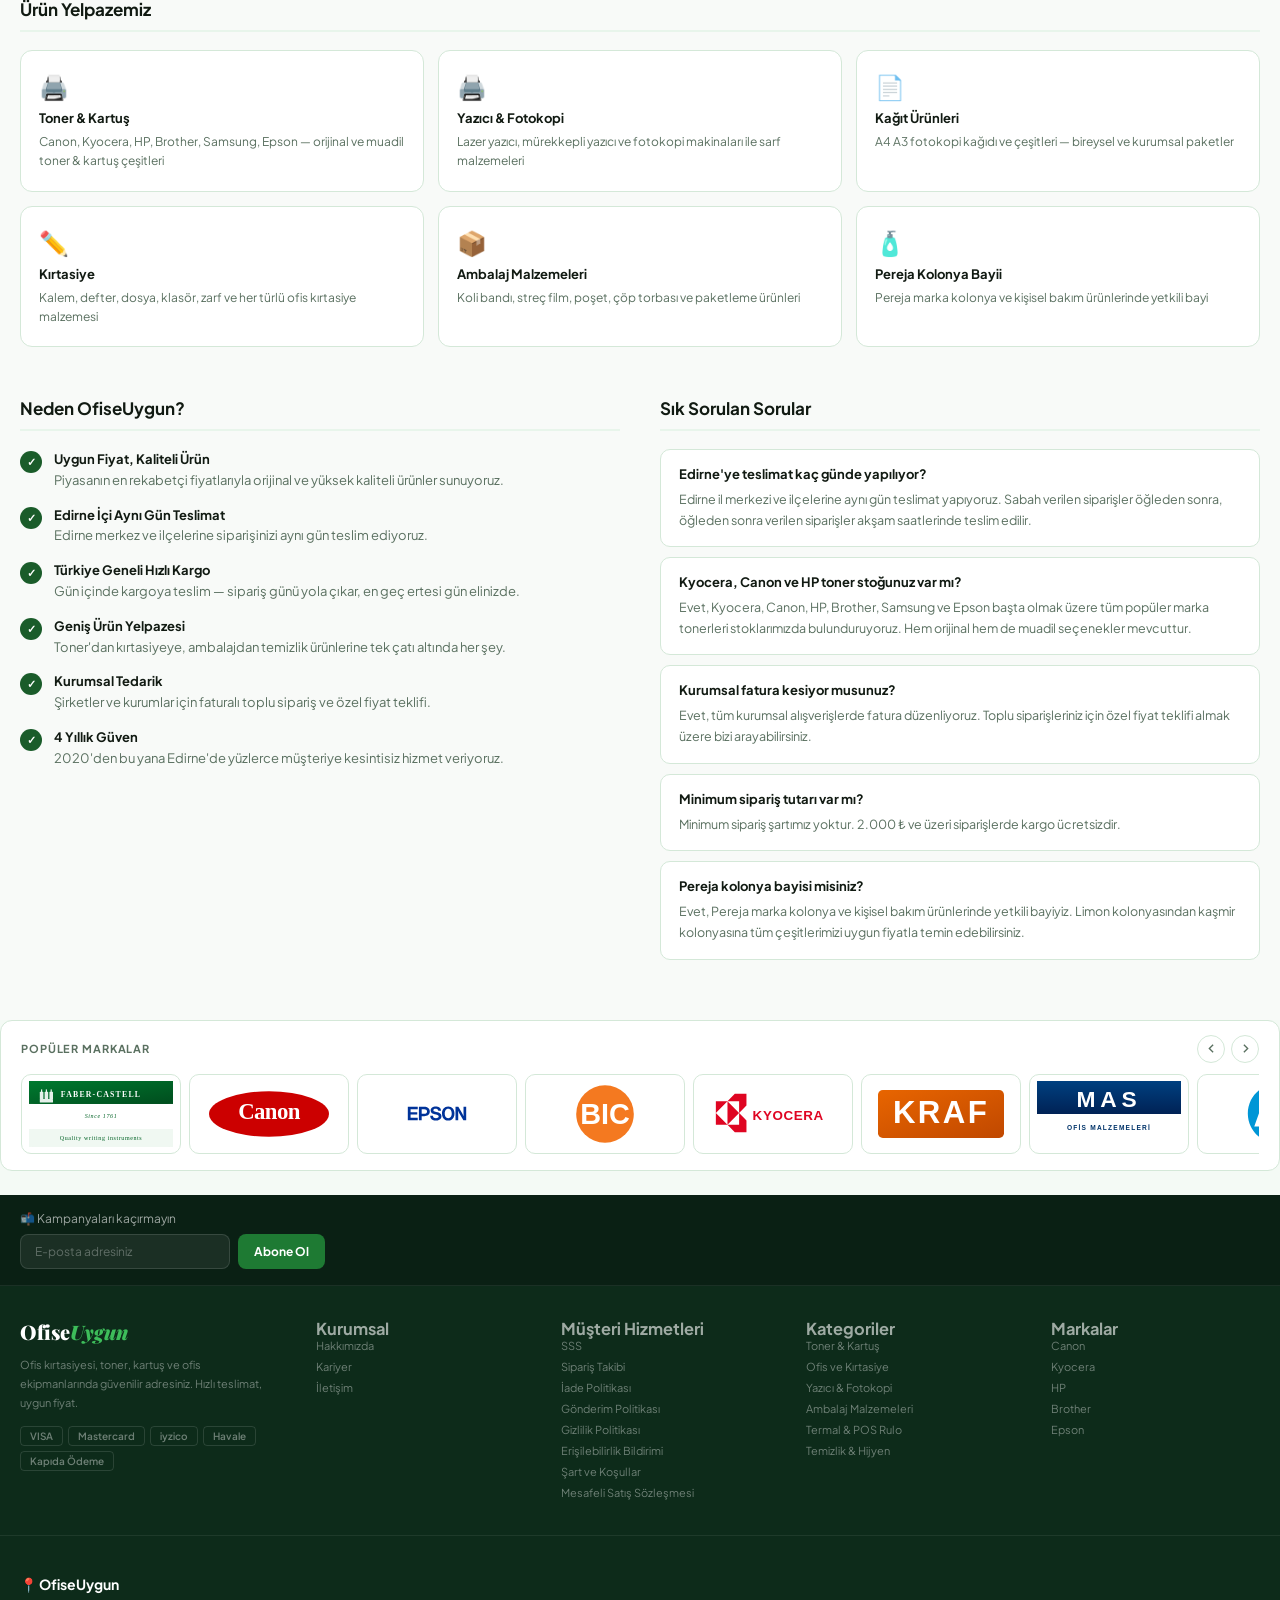
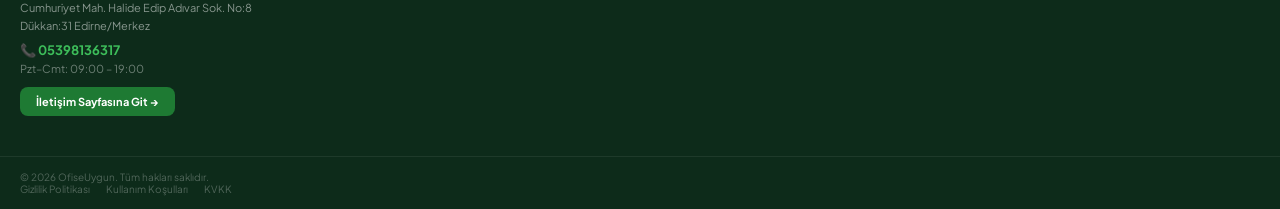
==== commit a6add854: "pereja kolonya kısmı eklendi" ====
--- a/index.html
+++ b/index.html
@@ -745,6 +745,41 @@
 
     </div>
   </div>
+
+  <section id="image-galery">
+    <div class="image-text" style="display: flex; justify-content: center; align-items: center; flex-direction: column; ">
+    <img src="img/pereja-banner.svg" alt="" width="1300px" height="auto">
+    </div>
+    <div class="image-galery">
+      <div class="image-galery__item" onclick="showAllCat('Temizlik & Hijyen',null)" role="button" tabindex="0" style="cursor:pointer">
+          <img src="img/pere.svg" alt="OfiseUygun mağaza içi görüntü 1" width="80px" height="80px">
+      </div>
+      <div class="image-galery__item" onclick="showAllCat('Temizlik & Hijyen',null)" role="button" tabindex="0" style="cursor:pointer">
+          <img src="img/SHOP(3).svg" alt="OfiseUygun mağaza içi görüntü 1" width="80px" height="80px">
+      </div>
+      <div class="image-galery__item" onclick="showAllCat('Temizlik & Hijyen',null)" role="button" tabindex="0" style="cursor:pointer">
+          <img src="img/pere1.svg" alt="OfiseUygun mağaza içi görüntü 1" width="80px" height="80px">
+      </div>
+      <div class="image-galery__item" onclick="showAllCat('Temizlik & Hijyen',null)" role="button" tabindex="0" style="cursor:pointer">
+          <img src="img/SHOP(2).svg" alt="OfiseUygun mağaza içi görüntü 1" width="80px" height="80px">
+      </div>
+      <div class="image-galery__item" onclick="showAllCat('Temizlik & Hijyen',null)" role="button" tabindex="0" style="cursor:pointer">
+          <img src="img/SHOP(4).svg" alt="OfiseUygun mağaza içi görüntü 1" width="80px" height="80px">
+      </div>
+      <div class="image-galery__item" onclick="showAllCat('Temizlik & Hijyen',null)" role="button" tabindex="0" style="cursor:pointer">
+          <img src="img/SHOP(1).svg" alt="OfiseUygun mağaza içi görüntü 1" width="80px" height="80px">
+      </div>
+      <div class="image-galery__item" onclick="showAllCat('Temizlik & Hijyen',null)" role="button" tabindex="0" style="cursor:pointer">
+          <img src="img/SHOP(6).svg" alt="OfiseUygun mağaza içi görüntü 1" width="80px" height="80px">
+      </div>
+      <div class="image-galery__item" onclick="showAllCat('Temizlik & Hijyen',null)" role="button" tabindex="0" style="cursor:pointer">
+          <img src="img/SHOP(5).svg" alt="OfiseUygun mağaza içi görüntü 1" width="80px" height="80px">
+      </div>
+    </div>
+    <div class="image-text" style="display: flex; justify-content: center; align-items: center; flex-direction: column;  cursor:pointer">
+    <img src="img/ÜRÜNLERİ İNCELE.svg" alt="" onclick="showAllCat('Temizlik & Hijyen',null)" role="button" tabindex="0" width="1300px" height="auto" style="margin-top: 30px; margin-bottom: 30px; border: solid 1px var(--border);">
+    </div>
+  </section>
 </main>
 
 <!-- ══════════════════════════════════════════════
@@ -773,7 +808,7 @@
                 <svg fill="none" viewBox="0 0 24 24" stroke="currentColor" stroke-width="2"><path d="M3 4h18M6 8h12M10 12h4"/></svg>
                 Filtrele
               </button>
-              <select class="sort-sel" id="sortSel" onchange="renderAll()" aria-label="Sıralama">
+              <select class="sort-sel" id="sortSel" onchange="currentPage=1;renderAll()" aria-label="Sıralama">
               <option value="">Varsayılan</option>
               <option value="pa">Fiyat ↑</option>
               <option value="pd">Fiyat ↓</option>
@@ -783,6 +818,7 @@
             </div>
           </div>
           <div class="all-grid" id="allGrid"></div>
+          <div class="pagination" id="pagination"></div>
         </div>
       </div>
     </div>
@@ -886,25 +922,6 @@
     </div>
   </div>
 </div>
-
-<section id="image-galery">
-  <div class="image-text" style="display: flex; justify-content: center; align-items: center; flex-direction: column;">
-  <img src="img/pereja-banner.svg" alt="" width="1300px" height="auto">
-  </div>
-  <div class="image-galery">
-    <div class="image-galery__item">
-        <img src="img/pereja-1.jpg" alt="OfiseUygun mağaza içi görüntü 1" width="100px" height="100px">
-    </div>
-    <div class="image-galery__item">
-        <img src="img/pereja-1.jpg" alt="OfiseUygun mağaza içi görüntü 1" width="100px" height="100px">
-    </div>
-    <div class="image-galery__item">
-        <img src="img/pereja-1.jpg" alt="OfiseUygun mağaza içi görüntü 1" width="100px" height="100px">
-    </div><div class="image-galery__item">
-        <img src="img/pereja-1.jpg" alt="OfiseUygun mağaza içi görüntü 1" width="100px" height="100px">
-    </div>
-  </div>
-</section>
 
 
 <!-- ══ HAKKIMIZDA / SEO BÖLÜMÜ ══ -->
--- a/css/style.css
+++ b/css/style.css
@@ -78,14 +78,14 @@
 .cart-badge{position:absolute;top:-7px;right:-7px;background:var(--red);color:#fff;font-size:10px;font-weight:700;min-width:18px;height:18px;border-radius:9px;display:flex;align-items:center;justify-content:center;border:2px solid #fff;padding:0 3px}
 
 /* ── CATEGORY BAR ── */
-.cat-bar{background:#fff;border-bottom:1px solid var(--border);position:relative;z-index:380;overflow:visible}
+.cat-bar{background:#fff; margin-top:1px; border-bottom:1px solid var(--border);position:relative;z-index:380;overflow:visible}
 .cat-bar-inner{max-width:1300px;margin:0 auto;padding:0 20px;height:var(--cat-h);display:flex;align-items:stretch;overflow:visible;scrollbar-width:none;position:relative}
-.cat-bar-inner::-webkit-scrollbar{display:none}.cbi{display:flex;align-items:center;gap:2px;padding:0 14px;font-size:12px;font-weight:600;color:var(--muted);cursor:pointer;white-space:nowrap;border-bottom:2px solid transparent;margin-bottom:-1px;transition:color .15s,border-color .15s;flex-shrink:0;position:relative;overflow:visible}
+.cat-bar-inner::-webkit-scrollbar{display:none}.cbi{display:flex;align-items:center;gap:2px;padding:0 14px;font-size:12px;font-weight:600;color:var(--muted);cursor:pointer;white-space:nowrap;border-bottom:2px solid transparent;margin-bottom:-1px;  color .15s,border-color .15s;flex-shrink:0;position:relative;overflow:visible}
 .cbi:hover,.cbi.active{color:var(--g700);border-color:var(--g600)}
 .cbi svg{width:14px;height:14px;flex-shrink:0}
 
 /* ── PAGE ── */
-.page{padding:40px 0 56px}
+.page{margin-top: -13px; padding:40px 0 56px}
 
 /* ── HERO ── */
 .hero-section{margin-bottom:20px}
@@ -223,6 +223,14 @@
 .all-info{font-size:12px;color:var(--muted)}
 .sort-sel{padding:7px 12px;border:1.5px solid var(--border);border-radius:8px;font-size:12px;font-family:'Plus Jakarta Sans',sans-serif;outline:none;color:var(--text);background:#fff;cursor:pointer}
 .all-grid{display:grid;grid-template-columns:repeat(4,1fr);gap:10px}
+
+/* ── PAGINATION ── */
+.pagination{display:flex;align-items:center;justify-content:center;gap:6px;margin:28px 0 12px}
+.pg-btn{min-width:36px;height:36px;padding:0 10px;border:1.5px solid var(--border);border-radius:8px;background:#fff;color:var(--text);font-size:14px;font-family:'Plus Jakarta Sans',sans-serif;font-weight:600;cursor:pointer;transition:all .18s}
+.pg-btn:hover:not(.pg-disabled):not(.pg-active){border-color:var(--g500);color:var(--g700);background:var(--g50)}
+.pg-active{background:var(--g600);border-color:var(--g600);color:#fff !important;cursor:default}
+.pg-disabled{opacity:.35;cursor:default}
+.pg-ellipsis{color:var(--muted);font-size:14px;padding:0 2px}
 
 /* ── CART ── */
 .cart-overlay{position:fixed;inset:0;background:rgba(0,0,0,.38);z-index:600;opacity:0;pointer-events:none;transition:opacity .25s}
@@ -647,3 +655,68 @@
   .page{padding:50px 0 56px}
 }
 
+/* ── IMAGE GALLERY ── */
+.image-galery {
+  display: grid;
+  grid-template-columns: repeat(4, 1fr);
+  gap: 4px;
+  max-width: 1300px;
+  height: 600px;
+  margin: 15px auto 50px;
+  width: 100%;
+  
+}
+
+.image-galery img {
+  width: 100%;
+  height: 100%;
+  border-radius: 20px;
+  gap: 15px;
+  object-fit: cover;
+  border: 1px solid var(--border);
+}
+
+.image-galery__item {
+  width: 100%;
+  height: 100%;
+}
+
+/* ── RESPONSIVE ── */
+@media(max-width: 768px) {
+  .image-galery {
+    grid-template-columns: repeat(2, 1fr);
+    height: auto;
+    gap: 4px;
+  }
+  .image-galery__item {
+    height: 180px;
+  }
+  #image-galery .image-text img {
+    width: 100%;
+    height: 90px;
+    object-fit: cover;
+  }
+  #image-galery .image-text:last-child img {
+    margin-top: 8px !important;
+    margin-bottom: 8px !important;
+  }
+}
+
+@media(max-width: 480px) {
+  .image-galery {
+    grid-template-columns: repeat(2, 1fr);
+    gap: 4px;
+  }
+  .image-galery__item {
+    height: 140px;
+  }
+  #image-galery .image-text img {
+    width: 100%;
+    height: 80px;
+    object-fit: cover;
+  }
+  #image-galery .image-text:last-child img {
+    margin-top: 6px !important;
+    margin-bottom: 6px !important;
+  }
+}
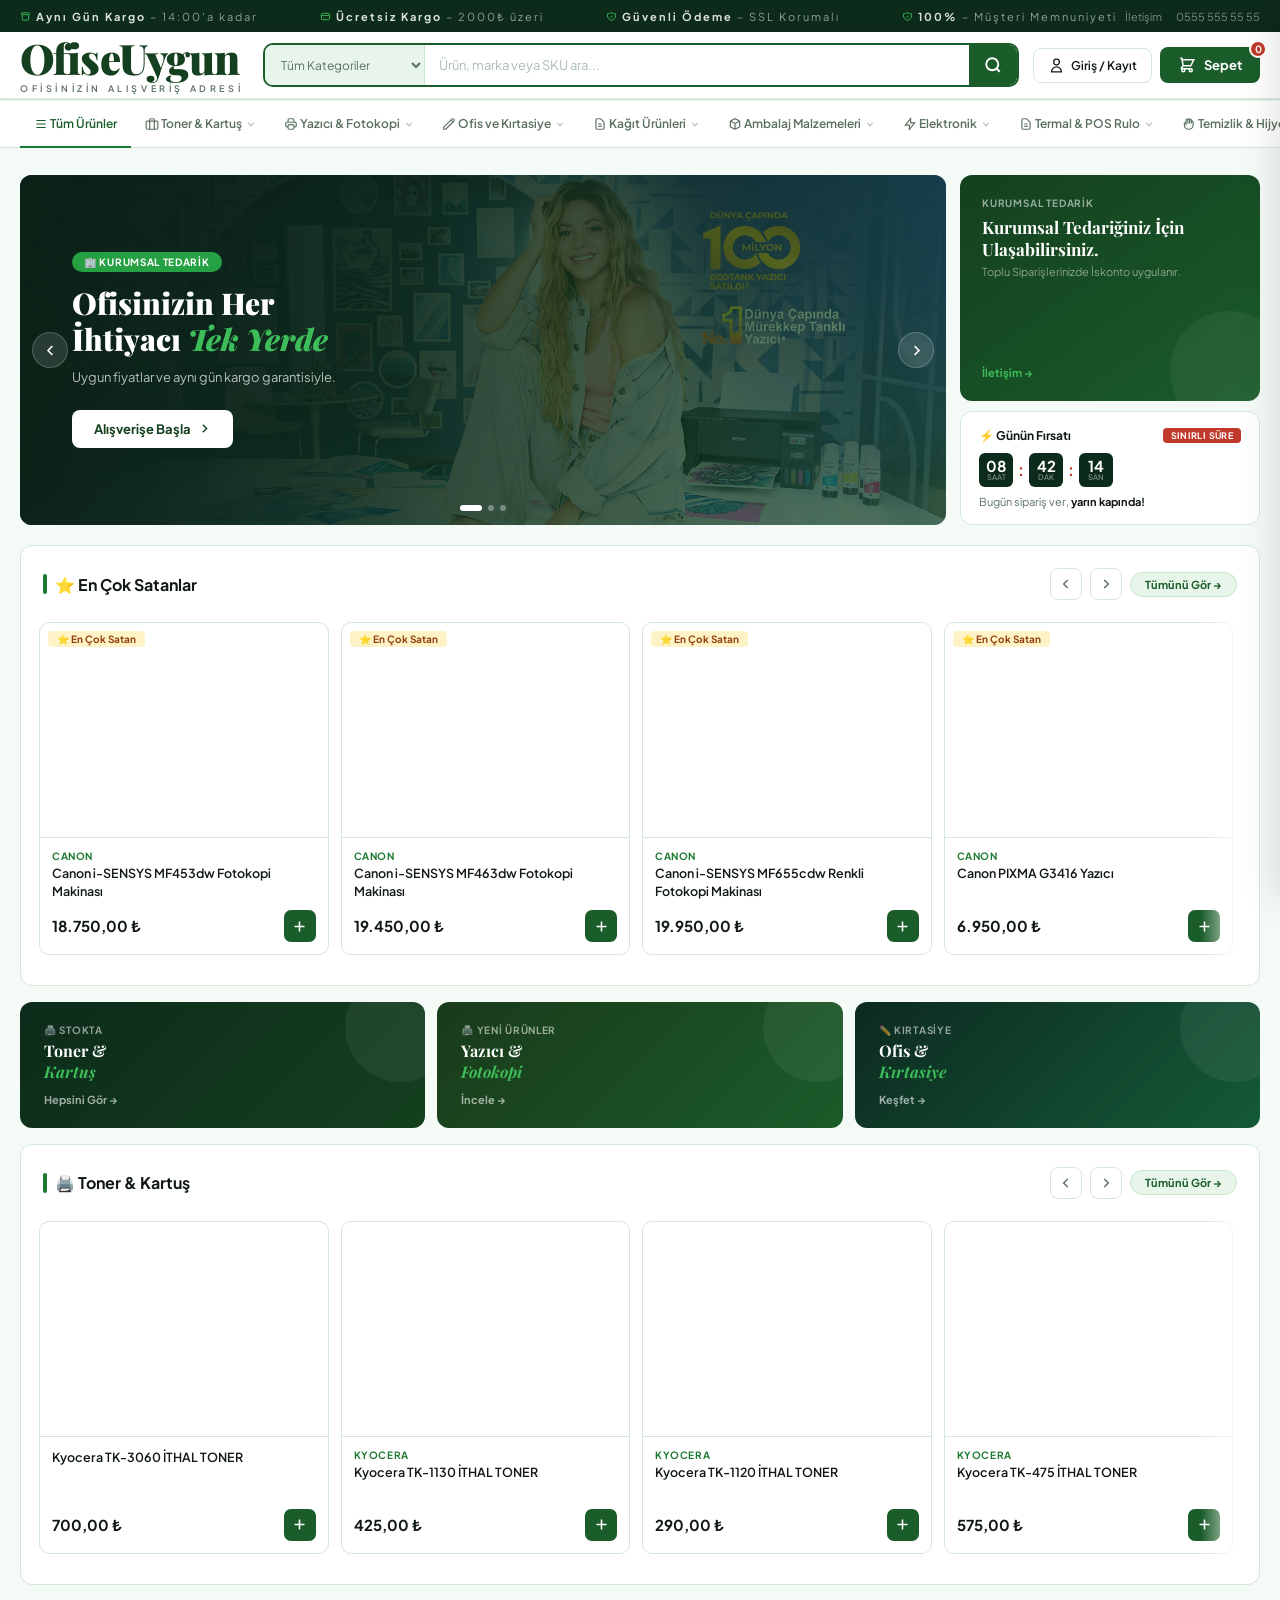
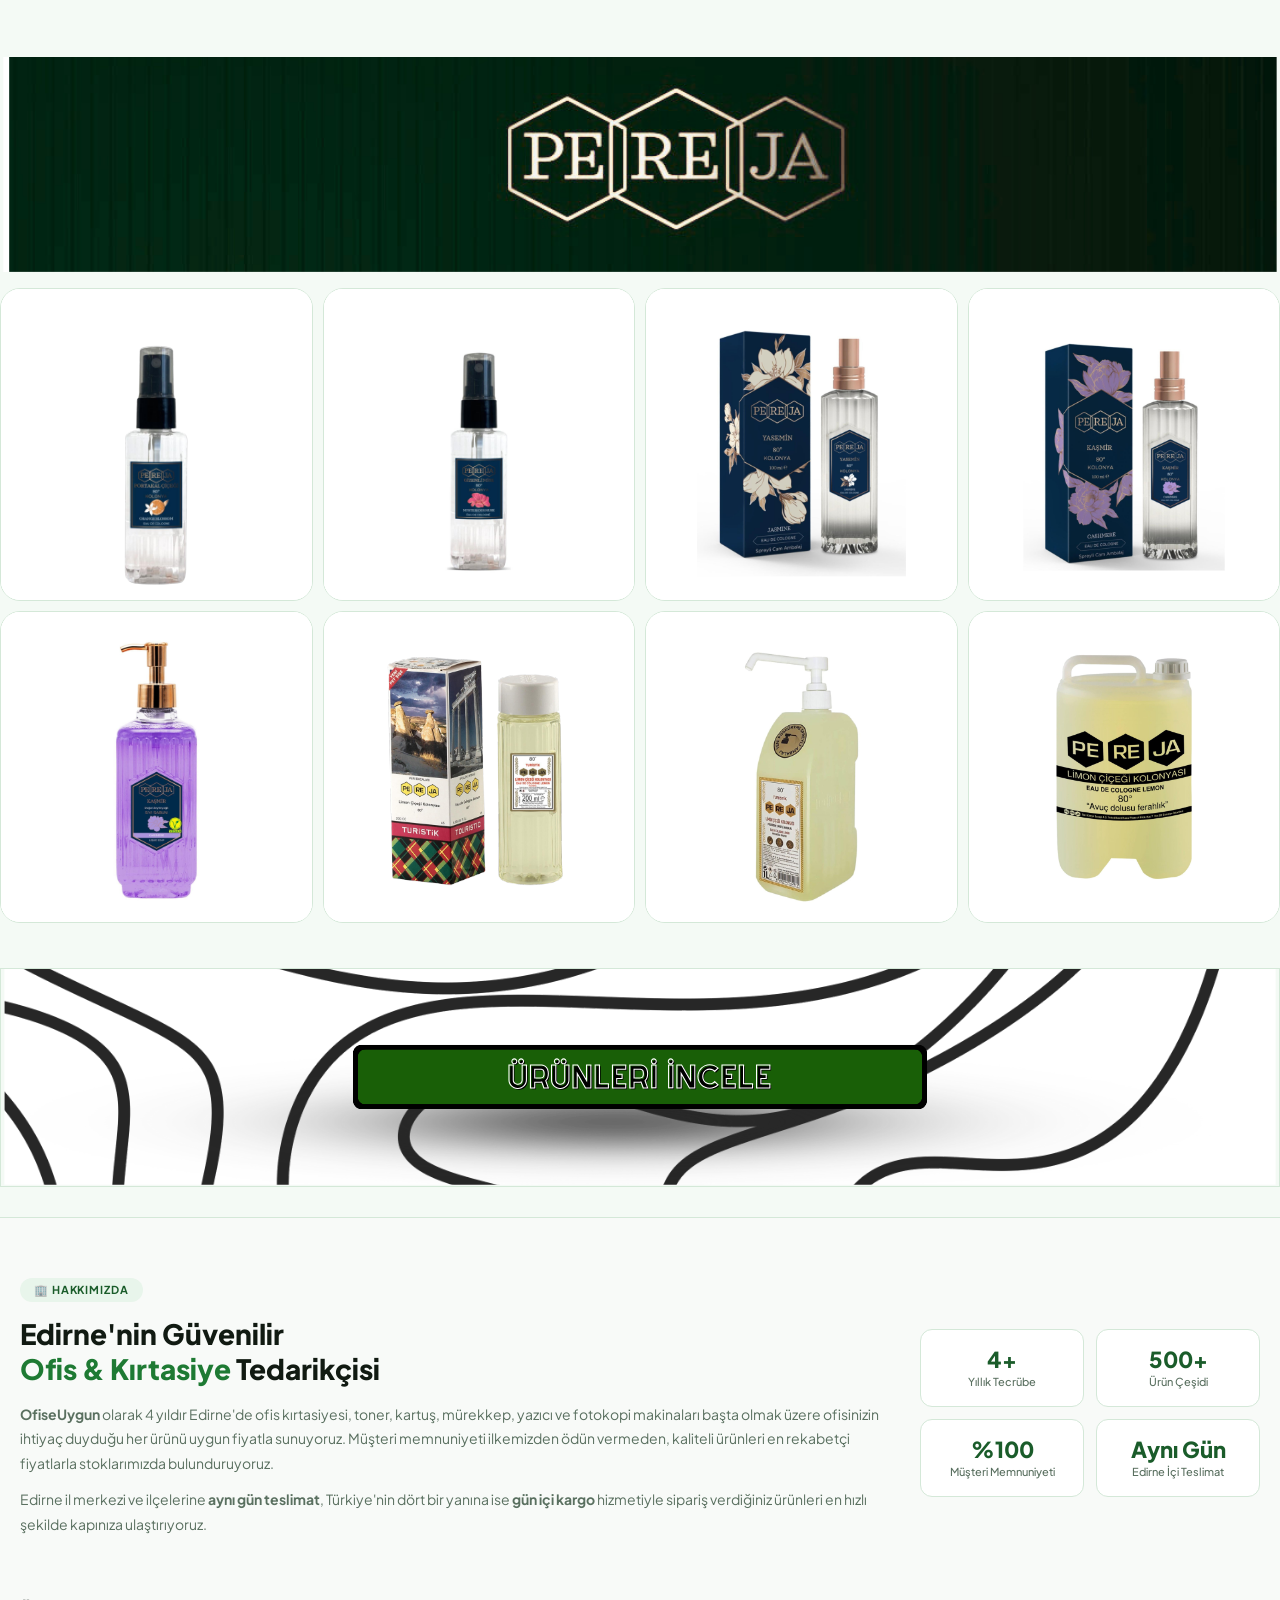
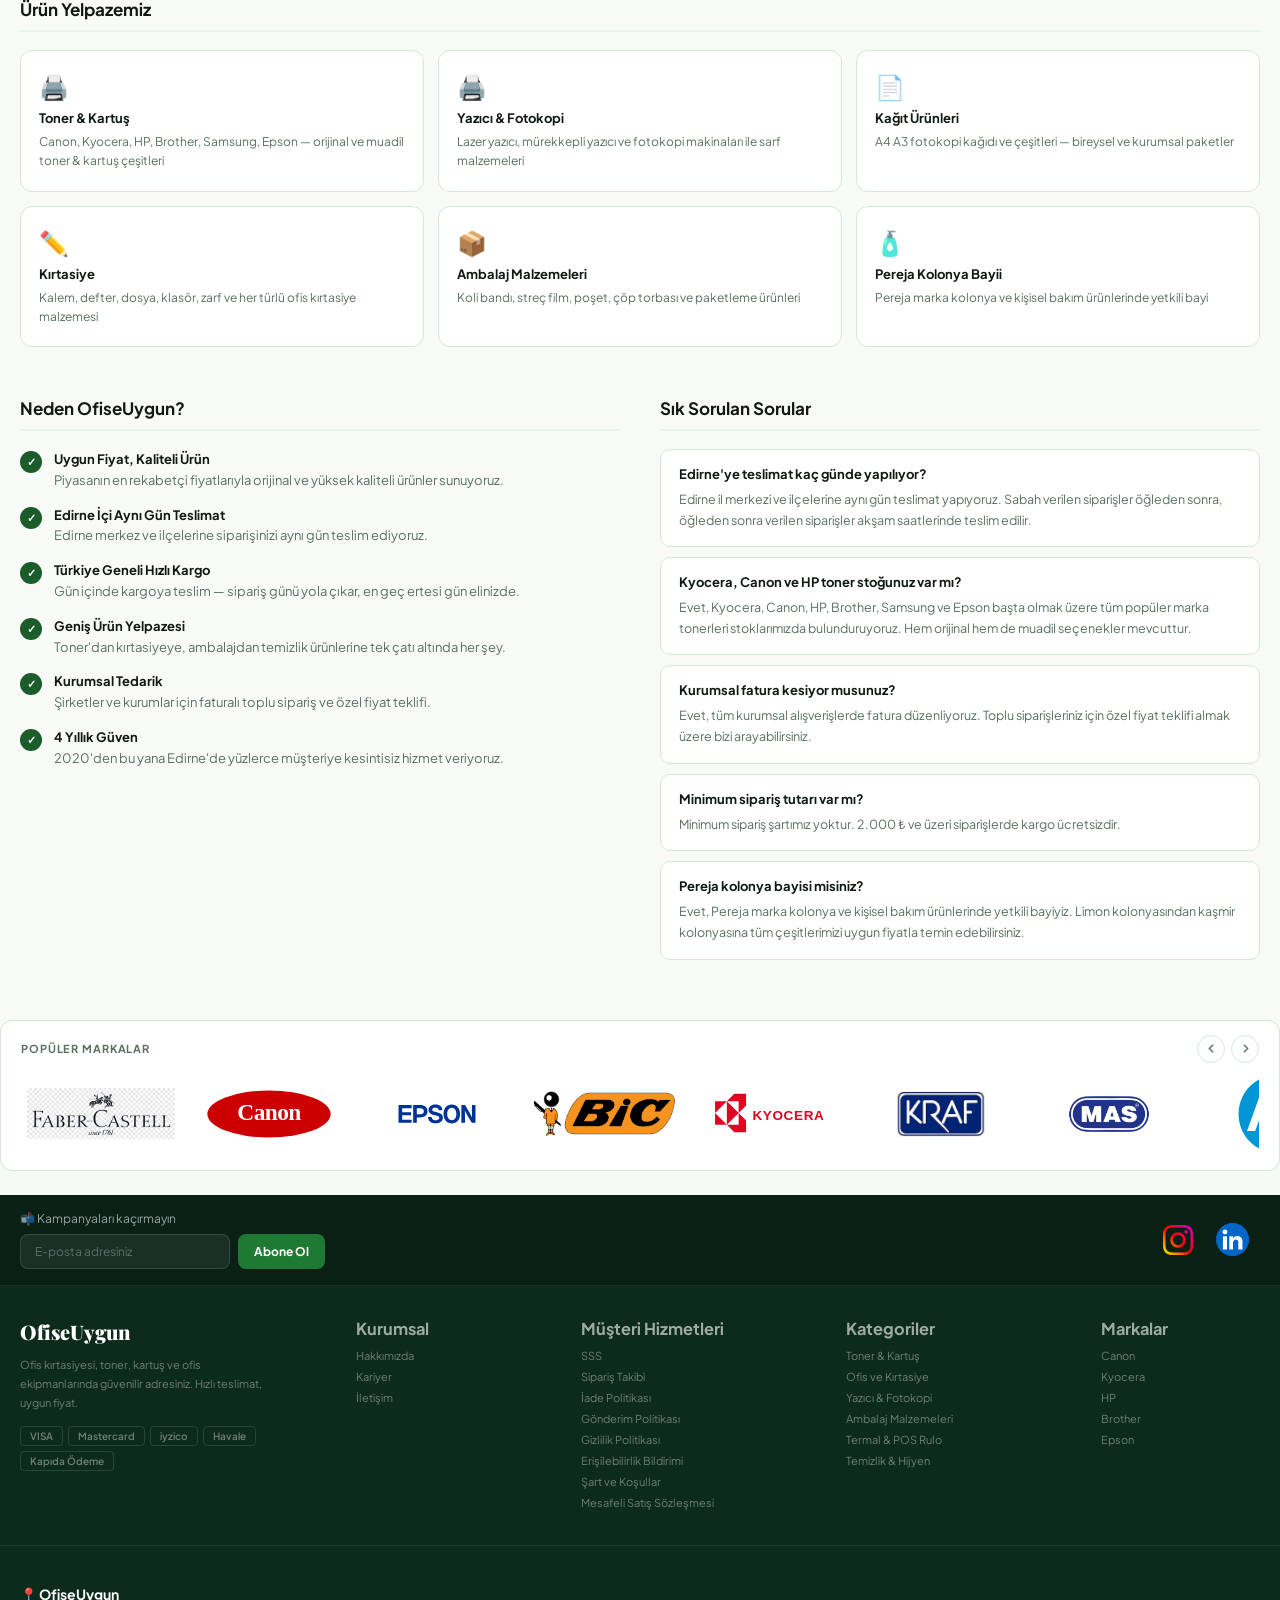
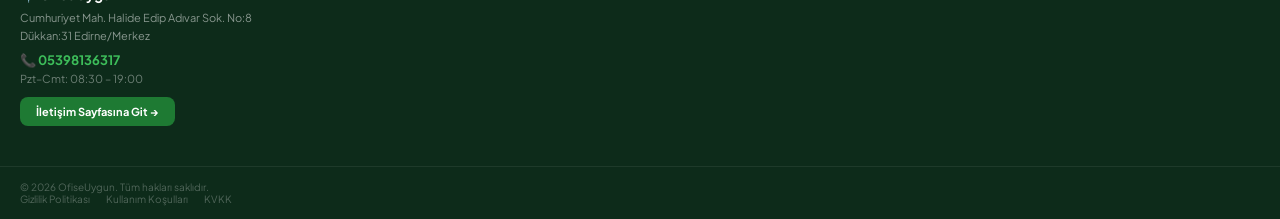
==== commit fa746b8b: "social media ve geniş ekran responsiblesi footer'a social medya iconu koyuldu. Geniş ekranlar için r" ====
--- a/index.html
+++ b/index.html
@@ -747,10 +747,10 @@
   </div>
 
   <section id="image-galery">
-    <div class="image-text" style="display: flex; justify-content: center; align-items: center; flex-direction: column; ">
+    <div class="image-text" style="display: flex; justify-content: center; align-items: center; flex-direction: column;  ">
     <img src="img/pereja-banner.svg" alt="" width="1300px" height="auto">
     </div>
-    <div class="image-galery">
+    <div class="image-galery" style="gap: 10px;">
       <div class="image-galery__item" onclick="showAllCat('Temizlik & Hijyen',null)" role="button" tabindex="0" style="cursor:pointer">
           <img src="img/pere.svg" alt="OfiseUygun mağaza içi görüntü 1" width="80px" height="80px">
       </div>
@@ -1092,11 +1092,15 @@
           <button>Abone Ol</button>
         </div>
       </div>
+      <div class="social" style="display:flex;align-items:center;gap:12px; ">
+        <a href="https://www.instagram.com/alperis22" aria-label="Linkedin"><img src="img/insta-Photoroom.png" alt="İnstagram" loading="lazy" width="30px" height="30px" style="background: transparent;"></a>
+        <a href="https://www.linkedin.com/in/alptu%C4%9Frul-eri%C5%9F-9439253a0/" aria-label="Linkedin"><img src="img/linkedin.png" alt="Linkedin" loading="lazy" width="55px" height="55px" style="background: transparent;"></a>
+      </div>
     </div>
   </div>
   <div class="footer-main">
     <div>
-      <div class="f-brand-name">Ofise<em>Uygun</em></div>
+      <div class="f-brand-name">OfiseUygun</div>
       <p class="f-desc">Ofis kırtasiyesi, toner, kartuş ve ofis ekipmanlarında güvenilir adresiniz. Hızlı teslimat, uygun fiyat.</p>
       <div class="f-pay">
         <div class="pay-chip">VISA</div>
@@ -1106,14 +1110,14 @@
         <div class="pay-chip">Kapıda Ödeme</div>
       </div>
     </div>
-    <nav class="f-col" aria-label="Kurumsal linkler">
-      <h3>Kurumsal</h3>
+    <nav class="f-col" aria-label="Kurumsal linkler" style="margin-left: 40px;">
+      <h3 style="margin-bottom: 10px;">Kurumsal</h3>
       <a href="#about-seo-section">Hakkımızda</a>
       <a href="#">Kariyer</a>
       <a href="#" onclick="showPage('contactPage')">İletişim</a>
     </nav>
-    <nav class="f-col" aria-label="Müşteri hizmetleri">
-      <h3>Müşteri Hizmetleri</h3>
+    <nav class="f-col" aria-label="Müşteri hizmetleri" style="margin-left: 20px;">
+      <h3 style="margin-bottom: 10px;">Müşteri Hizmetleri</h3>
       <a href="#about-seo-section">SSS</a>
       <a href="#">Sipariş Takibi</a>
       <a href="#" onclick="event.preventDefault();showPage('iadePage')">İade Politikası</a>
@@ -1123,8 +1127,8 @@
       <a href="#" onclick="event.preventDefault();showPage('sartKosullarPage')">Şart ve Koşullar</a>
       <a href="#" onclick="event.preventDefault();showPage('mesafeliSatisPage')">Mesafeli Satış Sözleşmesi</a>
     </nav>
-    <nav class="f-col" aria-label="Kategoriler">
-      <h3>Kategoriler</h3>
+    <nav class="f-col" aria-label="Kategoriler" style="margin-left: 40px;">
+      <h3 style="margin-bottom: 10px;">Kategoriler</h3>
       <a href="#" onclick="showAllCat('Toner & Kartuş',null)">Toner &amp; Kartuş</a>
       <a href="#" onclick="showAllCat('Ofis ve Kırtasiye',null)">Ofis ve Kırtasiye</a>
       <a href="#" onclick="showAllCat('Yazıcı & Fotokopi',null)">Yazıcı &amp; Fotokopi</a>
@@ -1132,8 +1136,8 @@
       <a href="#" onclick="showAllCat('Termal & POS Rulo',null)">Termal &amp; POS Rulo</a>
       <a href="#" onclick="showAllCat('Temizlik & Hijyen',null)">Temizlik &amp; Hijyen</a>
     </nav>
-    <nav class="f-col" aria-label="Markalar">
-      <h3>Markalar</h3>
+    <nav class="f-col" aria-label="Markalar" style="margin-left: 50px;">
+      <h3 style="margin-bottom: 10px;">Markalar</h3>
       <a href="#" onclick="showAllCat('Toner & Kartuş',null);doSearch('Canon')">Canon</a>
       <a href="#" onclick="showAllCat('Toner & Kartuş',null);doSearch('Kyocera')">Kyocera</a>
       <a href="#" onclick="showAllCat('Toner & Kartuş',null);doSearch('HP')">HP</a>
@@ -1149,13 +1153,13 @@
         <div class="fmap-name">📍 OfiseUygun</div>
         <div class="fmap-addr">Cumhuriyet Mah. Halide Edip Adıvar Sok. No:8 Dükkan:31 Edirne/Merkez</div>
         <div class="fmap-phone"><a href="tel:+905398136317">📞 05398136317</a></div>
-        <div class="fmap-hours"><time>Pzt–Cmt: 09:00 – 19:00</time></div>
+        <div class="fmap-hours"><time>Pzt–Cmt: 08:30 – 19:00</time></div>
         <a href="#" onclick="showPage('contactPage')" class="fmap-cta">İletişim Sayfasına Git →</a>
       </address>
       <iframe
         title="OfiseUygun Konum Haritası"
         src="https://www.google.com/maps/embed?pb=!1m18!1m12!1m3!1d2980.0983376785007!2d26.5923901!3d41.6752196!2m3!1f0!2f0!3f0!3m2!1i1024!2i768!4f13.1!3m3!1m2!1s0x14b32fe55fc33cb1%3A0xd7c57110c255c296!2sSatt%20B%C3%BCro%20Makinaları%20ve%20Kırtasiye%20Malzemeleri!5e0!3m2!1str!2str!4v1774121212599!5m2!1str!2str"
-        width="900" height="180" style="border:0;border-radius:10px;flex-shrink:0" allowfullscreen="" loading="lazy" referrerpolicy="no-referrer-when-downgrade">
+        width="1000" height="180" style="border:0;border-radius:10px;flex-shrink:0" allowfullscreen="" loading="lazy" referrerpolicy="no-referrer-when-downgrade">
       </iframe>
     </div>
   </div>
--- a/css/style.css
+++ b/css/style.css
@@ -32,11 +32,11 @@
 ul{list-style:none}
 button{cursor:pointer;font-family:'Plus Jakarta Sans',sans-serif;border:none;background:none}
 img{display:block;max-width:100%;object-fit:contain}
-.wrap{max-width:1300px;margin:0 auto;padding:0 20px}
+.wrap{max-width:1280px;margin:0 auto;padding:0 20px}
 
 /* ── INFO BAR ── */
 .info-bar{background:var(--g900);height:var(--info-h);display:flex;align-items:center}
-.info-bar-inner{max-width:1300px;margin:0 auto;padding:0 20px;width:100%;display:flex;align-items:center;justify-content:space-between}
+.info-bar-inner{max-width:1280px;margin:0 auto;padding:0 20px;width:100%;display:flex;align-items:center;justify-content:space-between}
 .info-ticker{display:flex;gap:22px}
 .ti{display:flex;align-items:center;gap:5px;font-size:11px;color:rgba(255,255,255,.55);white-space:nowrap}
 .ti svg{width:11px;height:11px;color:var(--g400)}
@@ -47,7 +47,7 @@
 
 /* ── MAIN NAV ── */
 .main-nav{background:#fff;height:var(--nav-h);border-bottom:2px solid var(--border);box-shadow:0 2px 12px rgba(13,43,26,.06)}
-.nav-inner{max-width:1300px;margin:0 auto;padding:0 20px;height:100%;display:flex;align-items:center;gap:14px}
+.nav-inner{max-width:1280px;margin:0 auto;padding:0 20px;height:100%;display:flex;align-items:center;gap:14px}
 
 /* LOGO */
 .logo{flex-shrink:0;margin-right:6px;cursor:pointer;line-height:1;user-select:none}
@@ -79,7 +79,7 @@
 
 /* ── CATEGORY BAR ── */
 .cat-bar{background:#fff; margin-top:1px; border-bottom:1px solid var(--border);position:relative;z-index:380;overflow:visible}
-.cat-bar-inner{max-width:1300px;margin:0 auto;padding:0 20px;height:var(--cat-h);display:flex;align-items:stretch;overflow:visible;scrollbar-width:none;position:relative}
+.cat-bar-inner{max-width:1280px;margin:0 auto;padding:0 20px;height:var(--cat-h);display:flex;align-items:stretch;overflow:visible;scrollbar-width:none;position:relative}
 .cat-bar-inner::-webkit-scrollbar{display:none}.cbi{display:flex;align-items:center;gap:2px;padding:0 14px;font-size:12px;font-weight:600;color:var(--muted);cursor:pointer;white-space:nowrap;border-bottom:2px solid transparent;margin-bottom:-1px;  color .15s,border-color .15s;flex-shrink:0;position:relative;overflow:visible}
 .cbi:hover,.cbi.active{color:var(--g700);border-color:var(--g600)}
 .cbi svg{width:14px;height:14px;flex-shrink:0}
@@ -148,8 +148,8 @@
 .bchip:hover{border-color:var(--g600);color:var(--g700);background:var(--g100)}
 
 /* ── BRAND LOGO CARDS ── */
-.brand-logo-card{flex-shrink:0;display:flex;align-items:center;justify-content:center;width:160px;height:80px;background:#fff;border:1.5px solid var(--border);border-radius:10px;cursor:pointer;transition:box-shadow .2s,border-color .2s,transform .2s;overflow:hidden;padding:6px}
-.brand-logo-card:hover{box-shadow:0 6px 22px rgba(0,0,0,.12);border-color:var(--g400);transform:translateY(-3px)}
+.brand-logo-card{flex-shrink:0;display:flex;align-items:center;justify-content:center;width:160px;height:80px;background:transparent;border:none;border-radius:10px;cursor:pointer;transition:opacity .2s,transform .2s;overflow:visible;padding:6px}
+.brand-logo-card:hover{opacity:.75;transform:translateY(-3px)}
 .brand-logo-img{width:100%;height:100%;object-fit:contain;display:block;pointer-events:none}
 
 /* ── SECTION ── */
@@ -296,14 +296,14 @@
 /* ── FOOTER ── */
 footer{background:var(--g900);color:rgba(255,255,255,.6);margin-top:24px}
 .footer-top{background:rgba(0,0,0,.25);padding:16px 0;border-bottom:1px solid rgba(255,255,255,.07)}
-.footer-top-inner{max-width:1300px;margin:0 auto;padding:0 20px;display:flex;align-items:center;justify-content:space-between;gap:20px;flex-wrap:wrap}
+.footer-top-inner{max-width:1280px;margin:0 auto;padding:0 20px;display:flex;align-items:center;justify-content:space-between;gap:20px;flex-wrap:wrap}
 .footer-nl p{font-size:12px;margin-bottom:8px;color:rgba(255,255,255,.6)}
 .footer-nl-row{display:flex;gap:8px}
 .footer-nl-row input{padding:9px 14px;border-radius:8px;border:1px solid rgba(255,255,255,.12);background:rgba(255,255,255,.07);color:#fff;font-size:12px;outline:none;width:210px;font-family:'Plus Jakarta Sans',sans-serif}
 .footer-nl-row input::placeholder{color:rgba(255,255,255,.3)}
 .footer-nl-row button{padding:9px 16px;background:var(--g600);border-radius:8px;color:#fff;font-size:12px;font-weight:700;transition:background .2s}
 .footer-nl-row button:hover{background:var(--g500)}
-.footer-main{max-width:1300px;margin:0 auto;padding:32px 20px 28px;display:grid;grid-template-columns:260px 1fr 1fr 1fr 1fr;gap:36px}
+.footer-main{max-width:1280px;margin:0 auto;padding:32px 20px 28px;display:grid;grid-template-columns:260px 1fr 1fr 1fr 1fr;gap:36px}
 .f-brand-name{font-family:'Playfair Display',serif;font-size:20px;font-weight:900;color:#fff;margin-bottom:10px}
 .f-brand-name em{font-style:italic;color:var(--g400)}
 .f-desc{font-size:11px;line-height:1.75;color:rgba(255,255,255,.4);margin-bottom:14px}
@@ -312,14 +312,14 @@
 .f-col h5{font-size:11px;font-weight:700;letter-spacing:.08em;text-transform:uppercase;color:rgba(255,255,255,.9);margin-bottom:13px}
 .f-col a{display:block;font-size:11px;color:rgba(255,255,255,.4);margin-bottom:8px;transition:color .2s}
 .f-col a:hover{color:var(--g400)}
-.footer-bottom{border-top:1px solid rgba(255,255,255,.07);max-width:1300px;margin:0 auto;padding:14px 20px;display:flex;align-items:center;justify-content:space-between;flex-wrap:wrap;gap:10px;font-size:10px;color:rgba(255,255,255,.28)}
+.footer-bottom{border-top:1px solid rgba(255,255,255,.07);max-width:1280px;margin:0 auto;padding:14px 20px;display:flex;align-items:center;justify-content:space-between;flex-wrap:wrap;gap:10px;font-size:10px;color:rgba(255,255,255,.28)}
 .footer-bottom-links{display:flex;gap:16px}
 .footer-bottom-links a{color:rgba(255,255,255,.28);transition:color .2s}
 .footer-bottom-links a:hover{color:rgba(255,255,255,.6)}
 
 /* ── FOOTER MAP ── */
 .footer-map-row{border-top:1px solid rgba(255,255,255,.07);padding:20px 0}
-.footer-map-inner{max-width:1300px;margin:0 auto;padding:0 20px;display:flex;gap:24px;align-items:center}
+.footer-map-inner{max-width:1280px;margin:0 auto;padding:0 20px;display:flex;gap:24px;align-items:center}
 .fmap-info{flex-shrink:0;width:240px}
 .fmap-name{font-size:14px;font-weight:700;color:#fff;margin-bottom:6px}
 .fmap-addr{font-size:11px;color:rgba(255,255,255,.5);line-height:1.6;margin-bottom:6px}
@@ -660,7 +660,7 @@
   display: grid;
   grid-template-columns: repeat(4, 1fr);
   gap: 4px;
-  max-width: 1300px;
+  max-width: 1280px;
   height: 600px;
   margin: 15px auto 50px;
   width: 100%;
@@ -719,4 +719,23 @@
     margin-top: 6px !important;
     margin-bottom: 6px !important;
   }
-}+}
+
+.image-galery__item:hover img{
+  transform:scale(1.03);
+  transition:transform .3s ease;
+  border: 1px solid var(--g600);
+}
+/* geniş monitörler için güzel gözüksün */
+@media(min-width:1400px){
+  .wrap,
+  .info-bar-inner,
+  .nav-inner,
+  .cat-bar-inner,
+  .footer-top-inner,
+  .footer-bottom,
+  .footer-map-inner,
+  .brand-strip .container{max-width:1500px}
+  .footer-main{max-width:1500px}
+}
+
